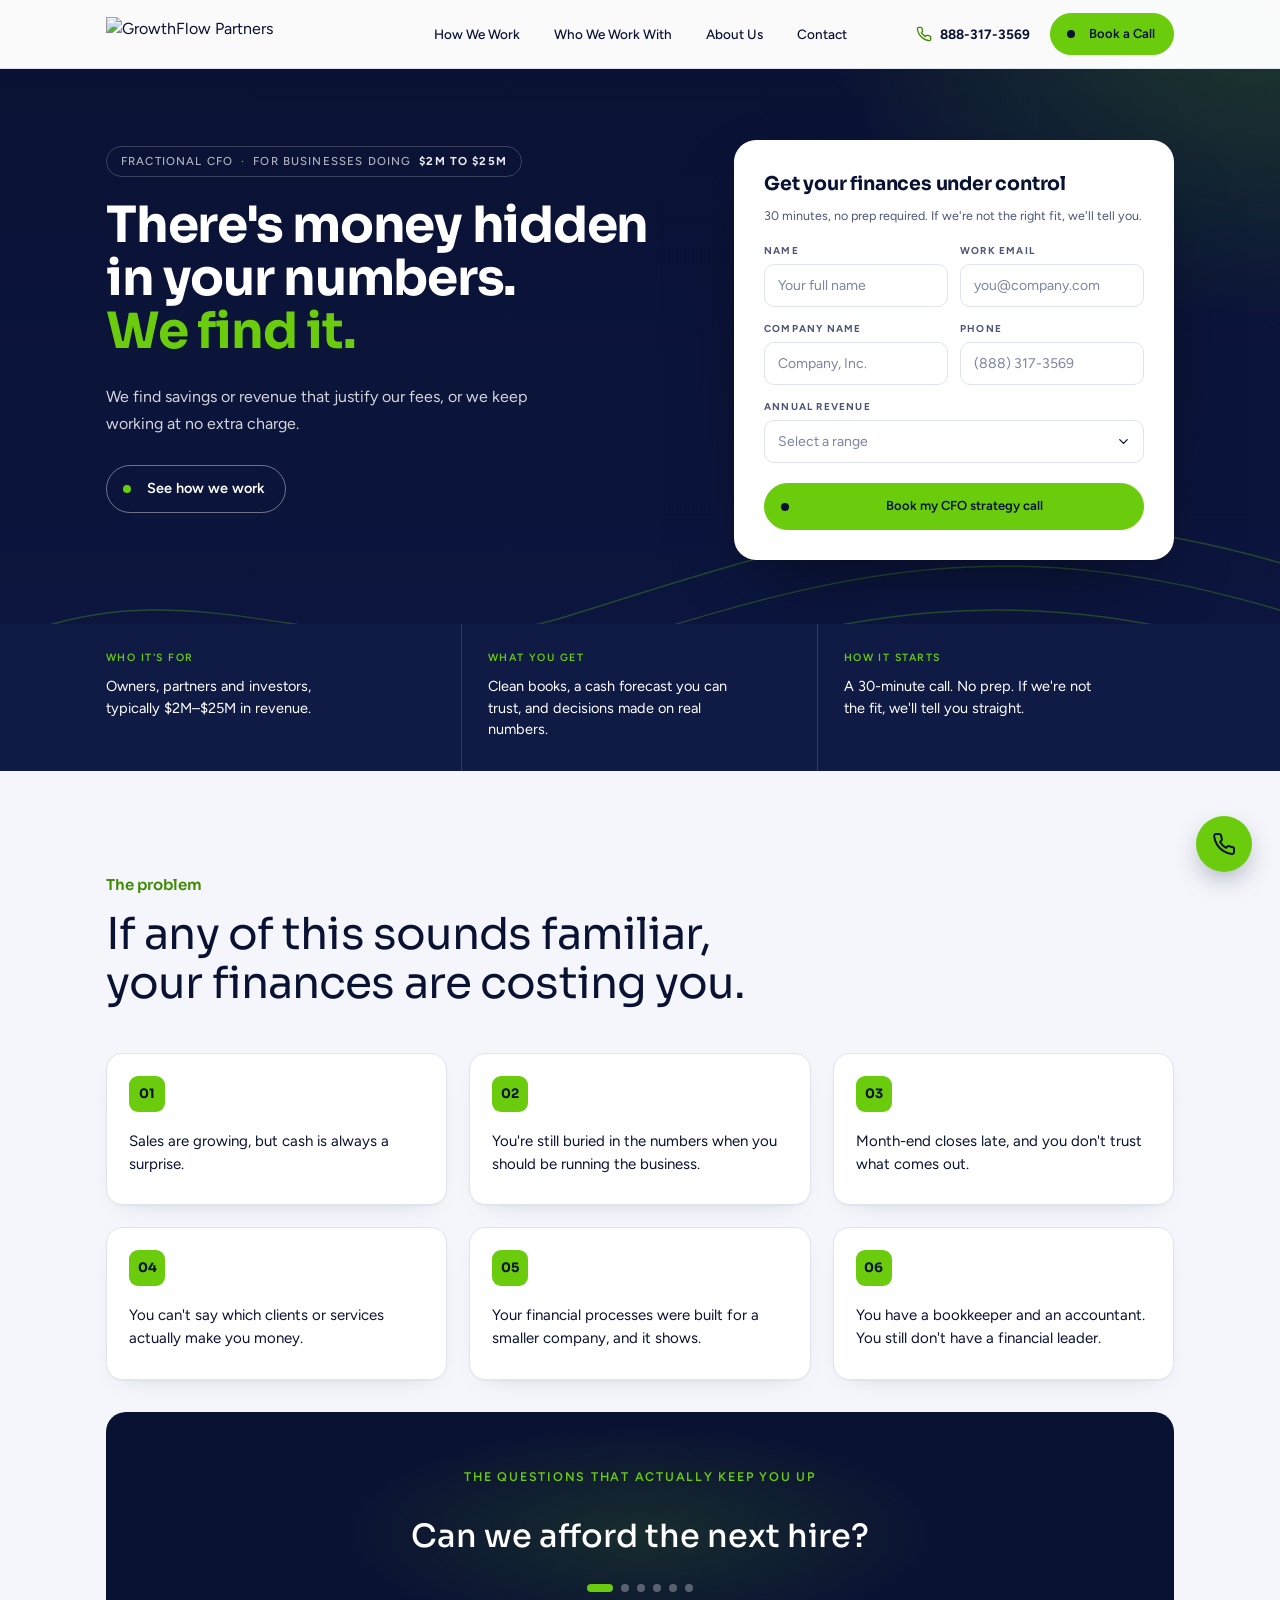
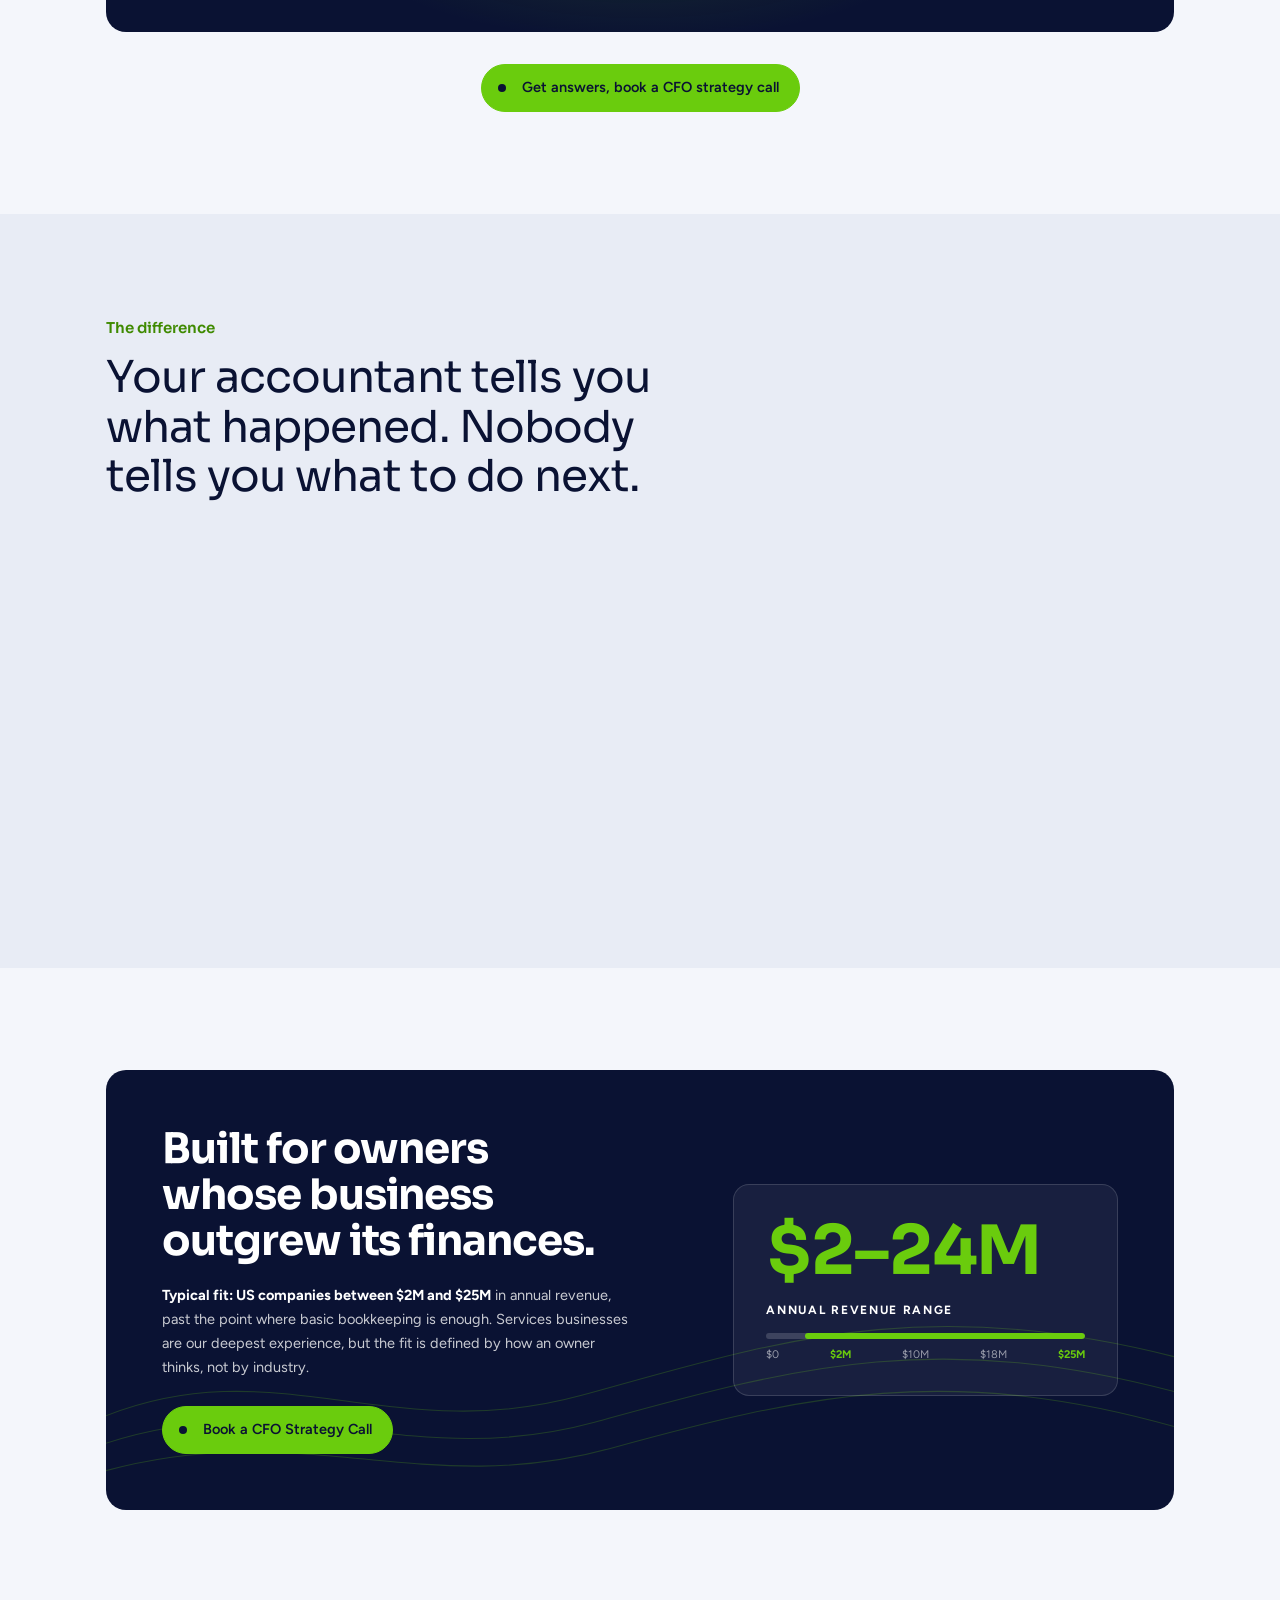
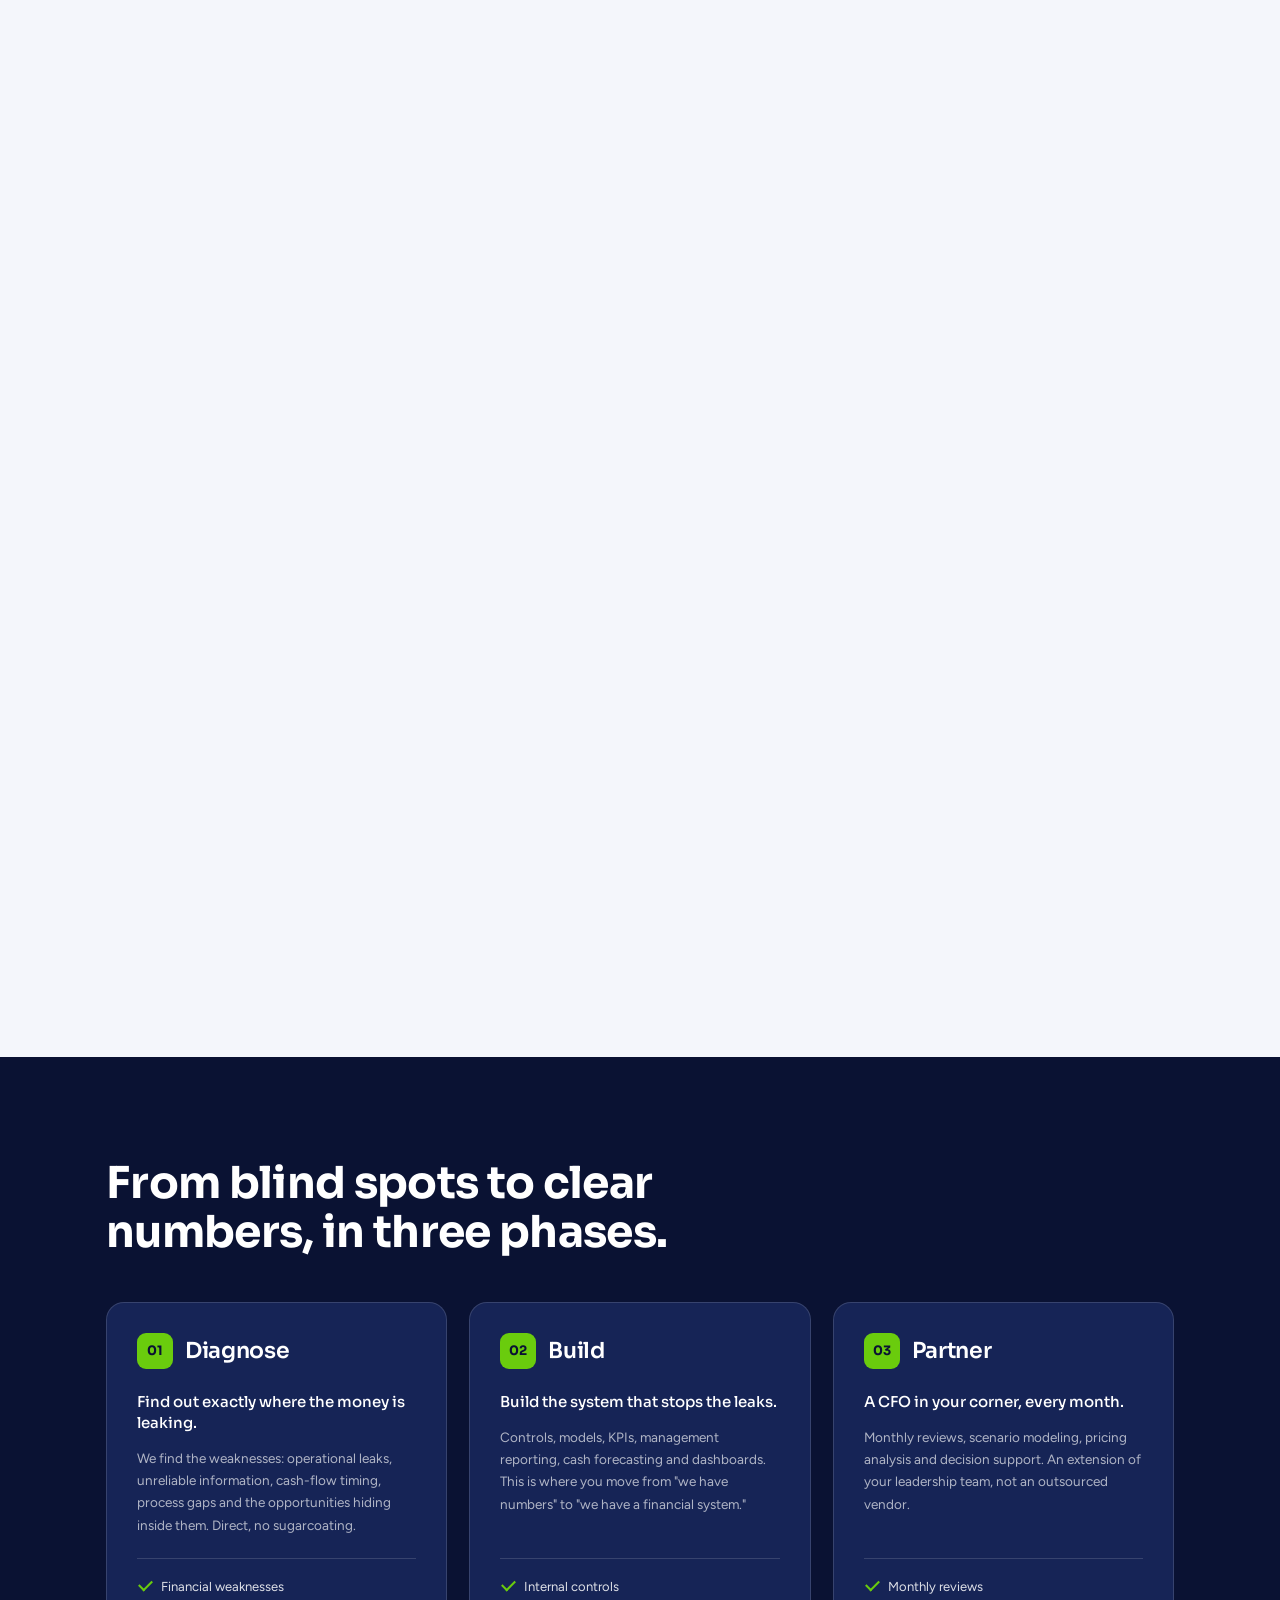
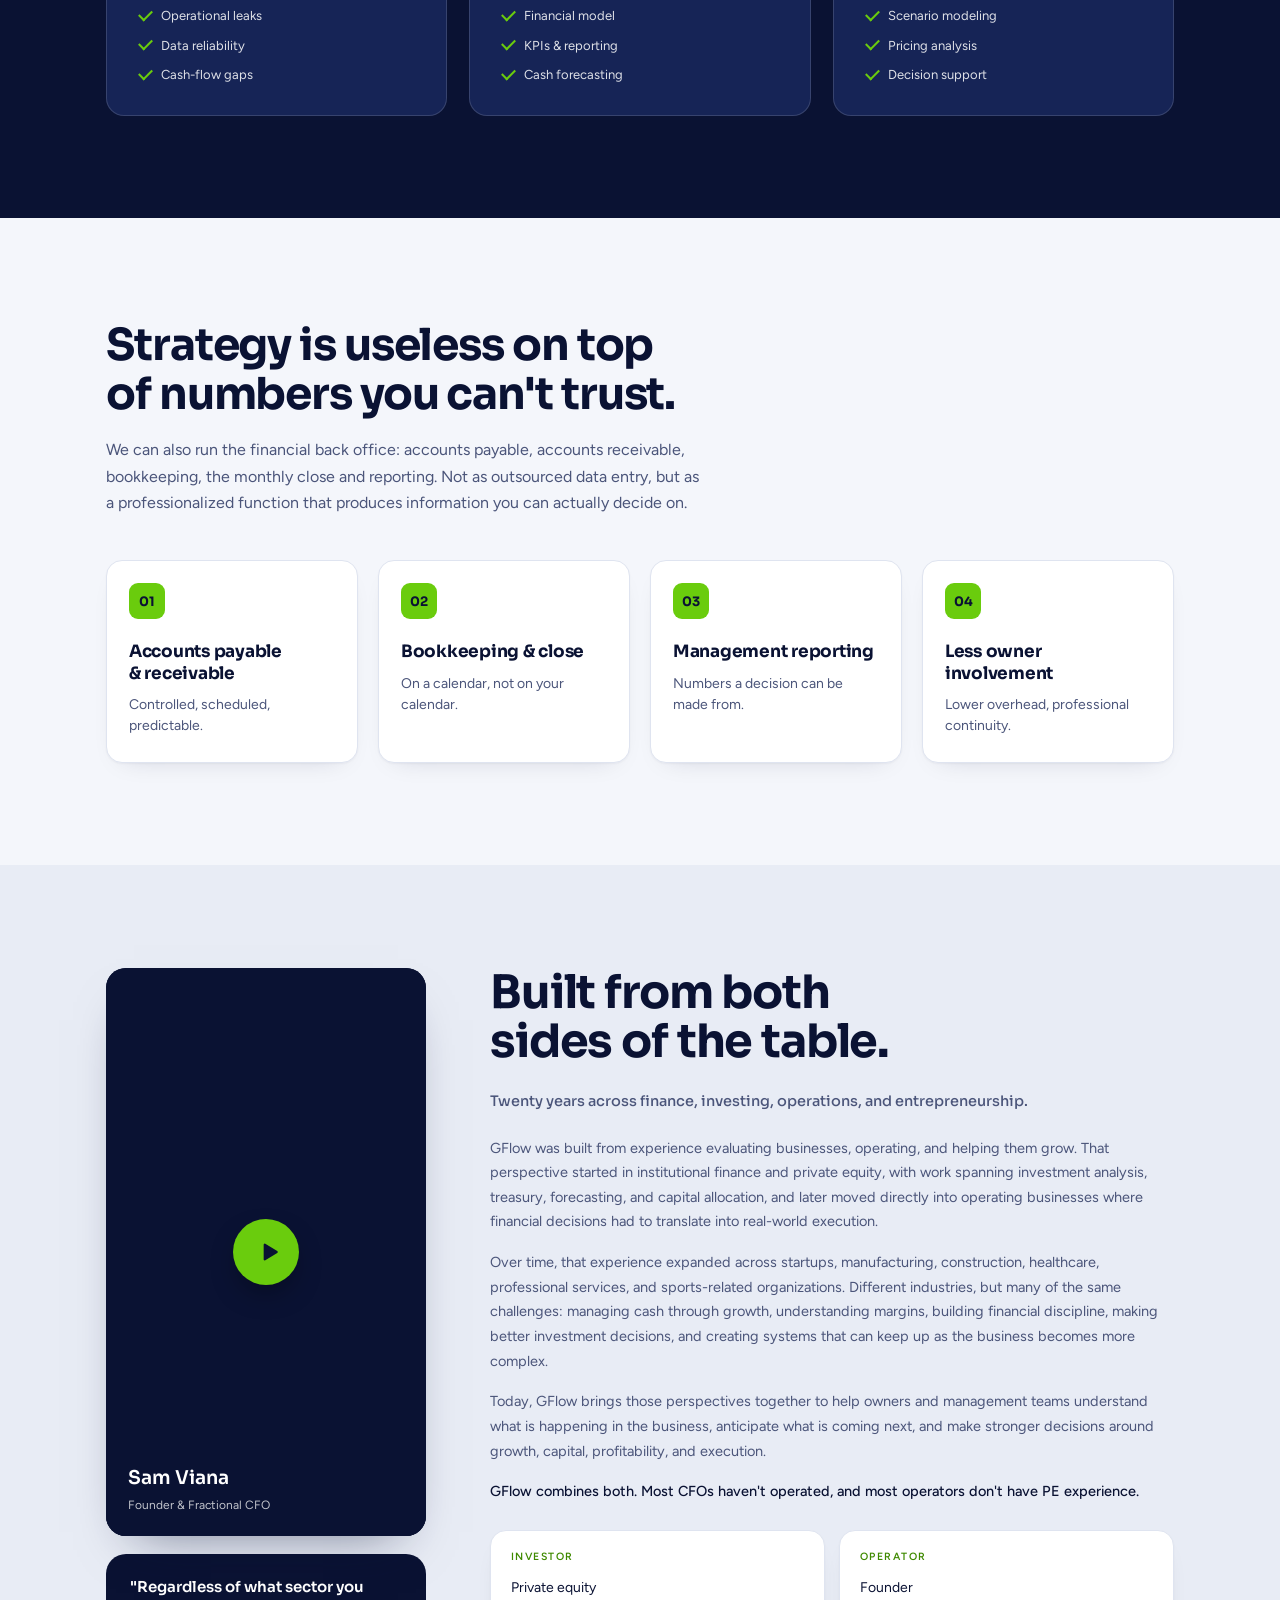
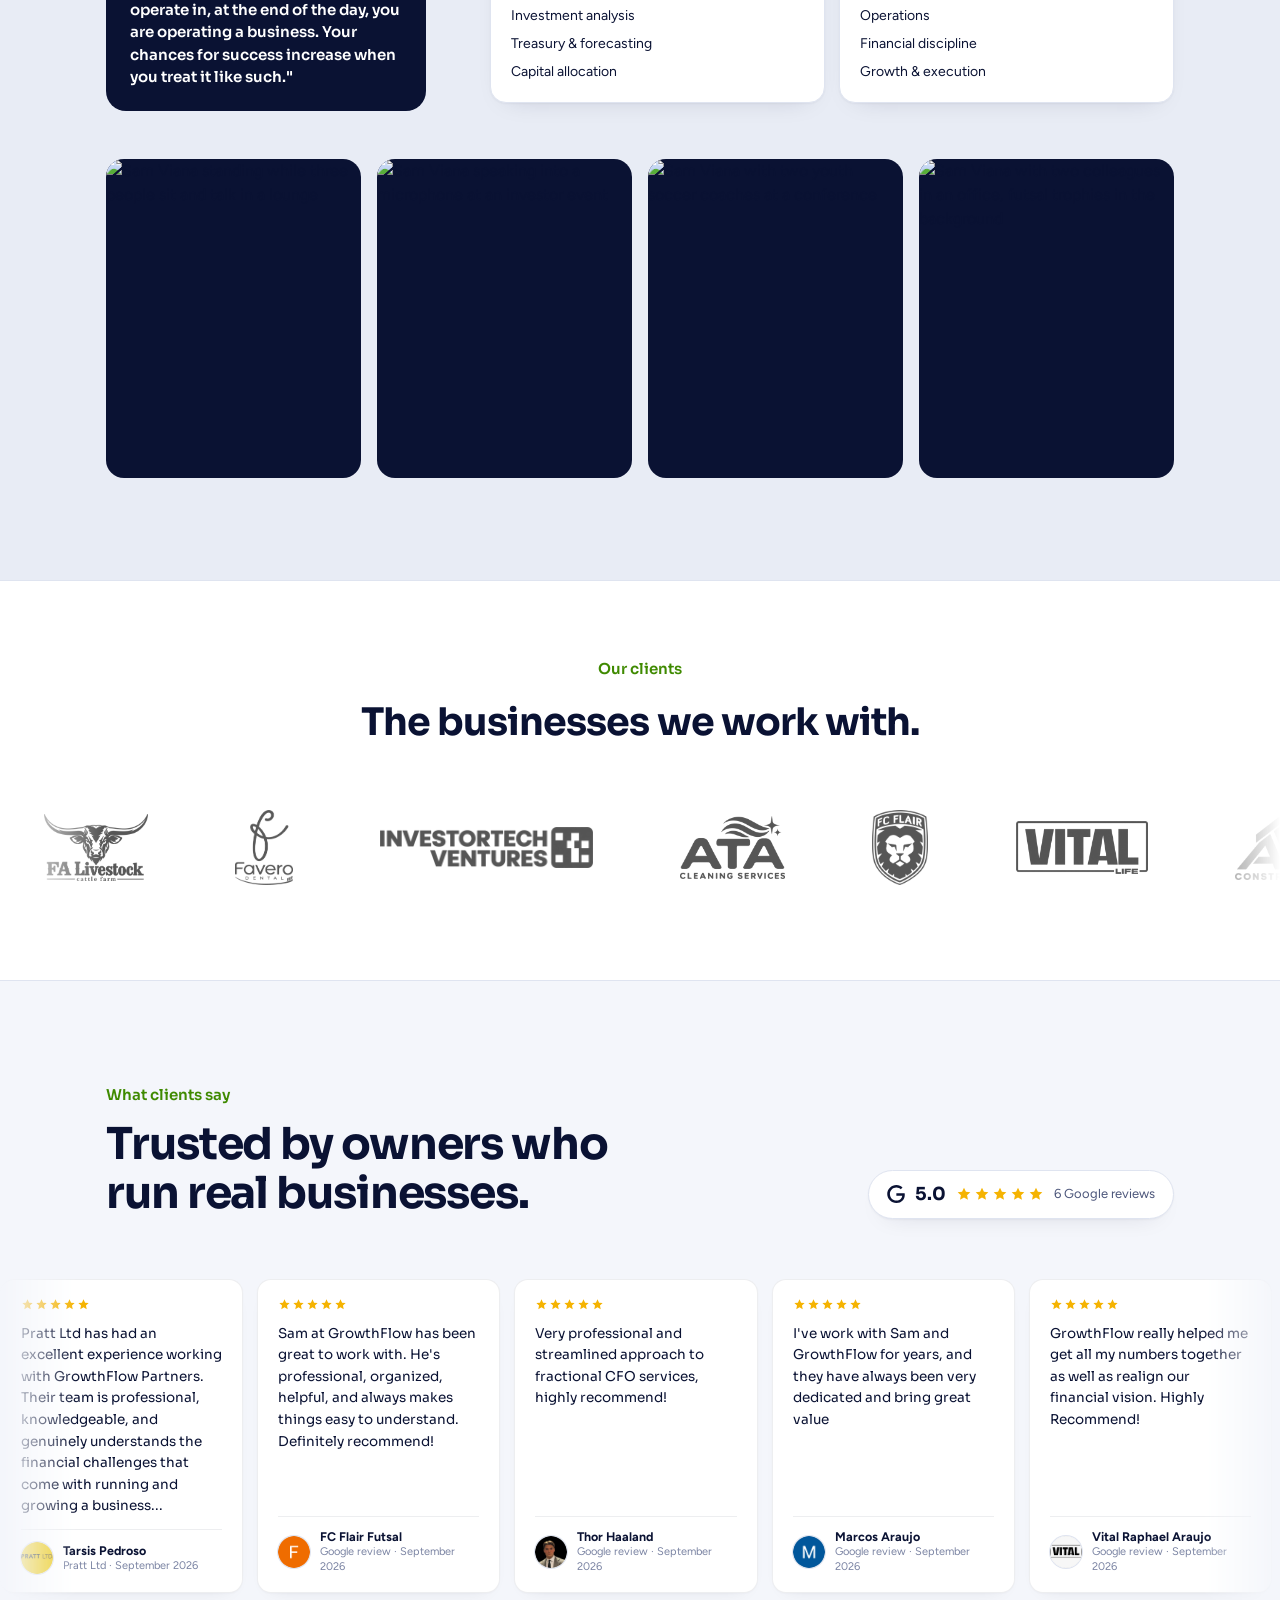
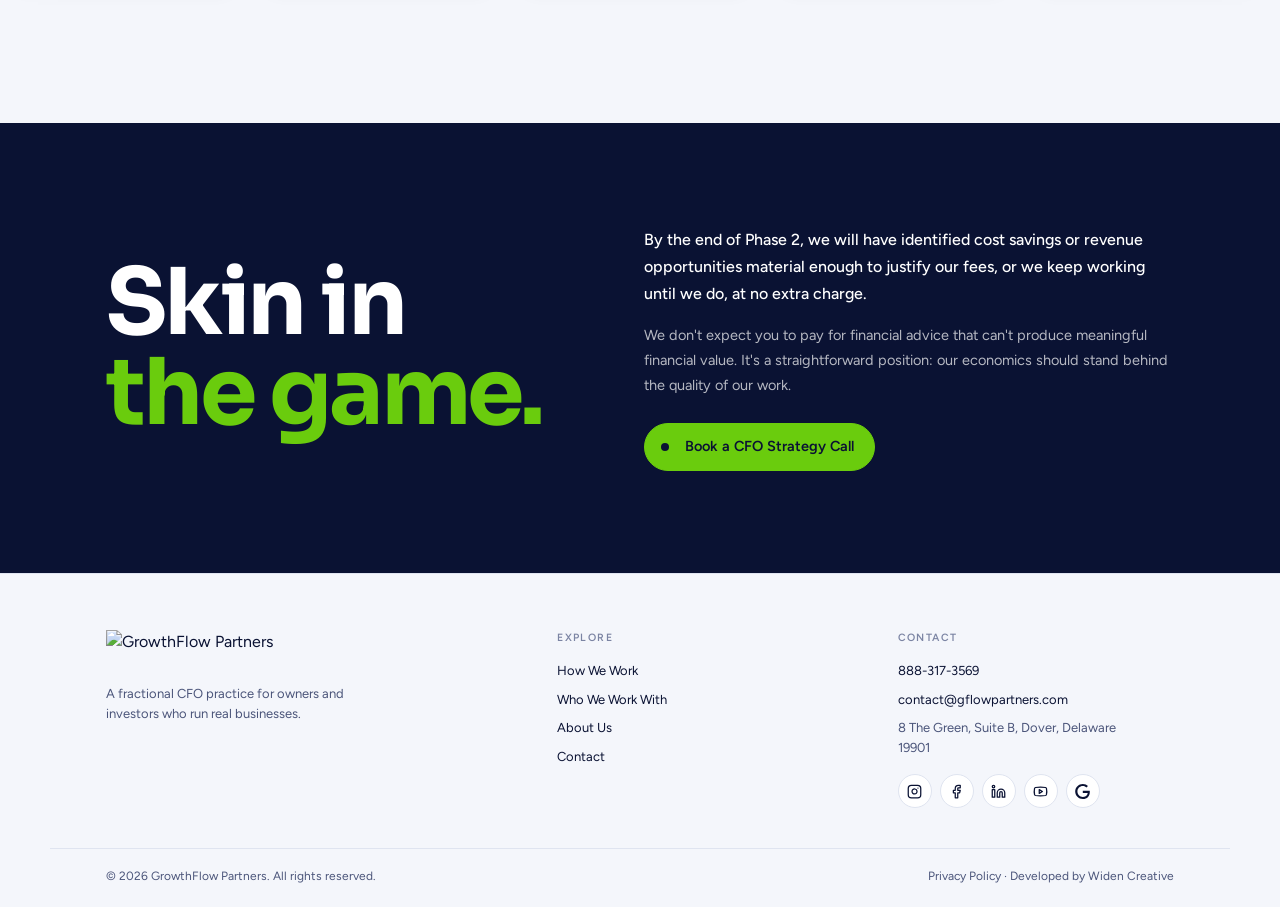
==== index.html @ ab7051b7 "Novo layout e novas copies do site (versao em validacao) - Layout navy e verde conforme a referencia" ====
<!doctype html>
<html lang="en">
<head>
  <!-- Google Tag Manager -->
  <script>(function(w,d,s,l,i){w[l]=w[l]||[];w[l].push({'gtm.start':
  new Date().getTime(),event:'gtm.js'});var f=d.getElementsByTagName(s)[0],
  j=d.createElement(s),dl=l!='dataLayer'?'&l='+l:'';j.async=true;j.src=
  'https://www.googletagmanager.com/gtm.js?id='+i+dl;f.parentNode.insertBefore(j,f);
  })(window,document,'script','dataLayer','GTM-WNFT6GHV');</script>
  <!-- End Google Tag Manager -->
  <meta charset="utf-8">
  <meta name="viewport" content="width=device-width, initial-scale=1">
  <title>GrowthFlow Partners | Fractional CFO for $2M to $25M Businesses</title>
  <meta name="description" content="There's money hidden in your numbers. GrowthFlow Partners' fractional CFOs find it, or keep working at no extra charge. For US businesses doing $2M to $25M.">
  <link rel="preconnect" href="https://fonts.googleapis.com">
  <link rel="preconnect" href="https://fonts.gstatic.com" crossorigin>
  <link href="https://fonts.googleapis.com/css2?family=Figtree:wght@400;500;600;700&family=Sora:wght@400;500;600;700;800&display=swap" rel="stylesheet">
  <link rel="stylesheet" href="assets/lenis.css">
  <link rel="stylesheet" href="assets/styles.css">
</head>
<body>
<!-- Google Tag Manager (noscript) -->
<noscript><iframe src="https://www.googletagmanager.com/ns.html?id=GTM-WNFT6GHV"
height="0" width="0" style="display:none;visibility:hidden"></iframe></noscript>
<!-- End Google Tag Manager (noscript) -->
<header class="site">
  <div class="wrap bar">
    <a href="#top" class="logo">
      <img class="logo-img" src="assets/logo.png" alt="GrowthFlow Partners" />
    </a>
    <nav class="primary" aria-label="Primary">
      <a href="#how-we-work">How We Work</a>
      <a href="#who-we-work-with">Who We Work With</a>
      <a href="#about-sam">About Us</a>
      <a href="#footer">Contact</a>
    </nav>
    <div class="header-actions">
      <a class="header-phone" href="tel:+18883173569" aria-label="Call us: 888-317-3569"><svg viewBox="0 0 24 24" fill="none" stroke="currentColor" stroke-width="2" stroke-linecap="round" stroke-linejoin="round" aria-hidden="true"><path d="M22 16.92v3a2 2 0 0 1-2.18 2 19.79 19.79 0 0 1-8.63-3.07 19.5 19.5 0 0 1-6-6 19.79 19.79 0 0 1-3.07-8.67A2 2 0 0 1 4.11 2h3a2 2 0 0 1 2 1.72c.127.96.361 1.903.7 2.81a2 2 0 0 1-.45 2.11L8.09 9.91a16 16 0 0 0 6 6l1.27-1.27a2 2 0 0 1 2.11-.45c.907.339 1.85.573 2.81.7A2 2 0 0 1 22 16.92z"/></svg><span>888-317-3569</span></a>
      <a class="btn btn-primary" href="#contact" data-form-jump><span class="btn-label">Book a Call</span><span class="btn-hover" aria-hidden="true"><span>Book a Call</span><svg viewBox="0 0 24 24" fill="none" stroke="currentColor" stroke-width="2" stroke-linecap="round" stroke-linejoin="round" aria-hidden="true"><path d="M5 12h14"/><path d="m12 5 7 7-7 7"/></svg></span><span class="btn-dot" aria-hidden="true"></span></a>
      <button class="menu-btn" id="menuBtn" aria-expanded="false" aria-controls="mobileNav" aria-label="Abrir menu">
        <span></span>
      </button>
    </div>
  </div>
  <nav class="mobile-nav" id="mobileNav" aria-label="Mobile">
    <a href="#how-we-work">How We Work</a>
    <a href="#who-we-work-with">Who We Work With</a>
    <a href="#about-sam">About Us</a>
    <a href="#footer">Contact</a>
    <a class="mobile-nav-cta" href="#contact" data-form-jump>Book a CFO Strategy Call</a>
  </nav>
</header>

<main id="top">

  <!-- HERO -->
  <section class="hero is-first">
    <svg class="wave" viewBox="0 0 1440 400" preserveAspectRatio="none" aria-hidden="true"><path d="M-20 300C220 210 380 330 640 270S1100 150 1460 230"/><path d="M-20 330C240 250 400 360 660 300S1120 190 1460 270"/><path d="M-20 360C260 290 420 390 680 330S1140 230 1460 310"/></svg>
    <div class="wrap hero-inner">
      <div class="hero-main">
        <div class="hero-copy">
          <span class="hero-qualifier">Fractional CFO <i aria-hidden="true">&middot;</i> For businesses doing <strong>$2M to $25M</strong></span>
          <h1>
            There's money hidden in your numbers.
            <span class="bold-part">We find it.</span>
          </h1>
          <p class="hero-lede">We find savings or revenue that justify our fees, or we keep working at no extra charge.</p>
          <div class="hero-ctas">
            <a class="btn btn-ghost" href="#how-we-work"><span class="btn-label">See how we work</span><span class="btn-hover" aria-hidden="true"><span>See how we work</span><svg viewBox="0 0 24 24" fill="none" stroke="currentColor" stroke-width="2" stroke-linecap="round" stroke-linejoin="round" aria-hidden="true"><path d="M5 12h14"/><path d="m12 5 7 7-7 7"/></svg></span><span class="btn-dot" aria-hidden="true"></span></a>
          </div>
        </div>

        <!-- Formulario de lead: vive no hero, visivel sem rolagem.
             Mantem o id #contact: header, nav mobile, CTAs das secoes e o
             privacy.html apontam para ele. -->
        <div class="hero-form" id="contact">
          <div class="lead-form-card">
            <div class="lf-head">
              <div class="eyebrow">Get your finances under control</div>
              <p>30 minutes, no prep required. If we're not the right fit, we'll tell you.</p>
            </div>
            <!-- data-endpoint: URL de producao do webhook n8n (/webhook/...).
                 A URL /webhook-test/ so responde com o editor do n8n escutando, e a de
                 producao so responde com o workflow Active. -->
            <form class="lead-form" id="leadForm" action="#" method="post"
                  data-endpoint="https://n8n.widencreative.com/webhook/fc1dbb2e-523c-46e2-97a5-20e3976ae2b1"
                  data-redirect="https://calendar.google.com/calendar/u/0/appointments/schedules/AcZssZ2ZJ-9XUX0xnZsaLOWJLjMzE6iUz-YSPBt7_QBthU5EaSvK13VamRsVpIcA7kw7q-6Zlz9ZiROI">
              <!-- Honeypot anti-bot: fica fora da tela, humanos nunca preenchem.
                   Chega no n8n como body.website: descartar o lead quando vier cheio. -->
              <div class="lf-hp" aria-hidden="true">
                <label for="lf-website">Website</label>
                <input id="lf-website" name="website" type="text" tabindex="-1" autocomplete="off">
              </div>
              <div class="lf-grid">
                <div class="lf-field">
                  <label for="lf-name">Name</label>
                  <input id="lf-name" name="name" type="text" autocomplete="name" required placeholder="Your full name">
                </div>
                <div class="lf-field">
                  <label for="lf-email">Work email</label>
                  <input id="lf-email" name="email" type="email" autocomplete="email" required placeholder="you@company.com">
                </div>
                <div class="lf-field">
                  <label for="lf-company">Company name</label>
                  <input id="lf-company" name="company" type="text" autocomplete="organization" required placeholder="Company, Inc.">
                </div>
                <div class="lf-field">
                  <label for="lf-phone">Phone</label>
                  <input id="lf-phone" name="phone" type="tel" autocomplete="tel" required placeholder="(888) 317-3569">
                </div>
                <div class="lf-field lf-field-full">
                  <label for="lf-revenue">Annual revenue</label>
                  <select id="lf-revenue" name="revenue" required>
                    <option value="" disabled selected>Select a range</option>
                    <option value="Under $2M">Under $2M</option>
                    <option value="$2M–$5M">$2M–$5M</option>
                    <option value="$5M–$15M">$5M–$15M</option>
                    <option value="$15M–$25M">$15M–$25M</option>
                    <option value="$25M+">$25M+</option>
                  </select>
                </div>
              </div>
              <button class="btn btn-primary lf-submit" type="submit"><span class="btn-label">Book my CFO strategy call</span><span class="btn-hover" aria-hidden="true"><span>Book my CFO strategy call</span><svg viewBox="0 0 24 24" fill="none" stroke="currentColor" stroke-width="2" stroke-linecap="round" stroke-linejoin="round" aria-hidden="true"><path d="M5 12h14"/><path d="m12 5 7 7-7 7"/></svg></span><span class="btn-dot" aria-hidden="true"></span></button>
            </form>
            <div class="lf-success" id="leadFormSuccess" role="status" hidden>
              <svg viewBox="0 0 24 24" fill="none" stroke="currentColor" stroke-width="2.5" stroke-linecap="round" stroke-linejoin="round" aria-hidden="true"><path d="M20 6 9 17l-5-5"/></svg>
              <h3>Thank you, we have your details.</h3>
              <p>Taking you to the scheduling page so you can pick a time. <a href="https://calendar.google.com/calendar/u/0/appointments/schedules/AcZssZ2ZJ-9XUX0xnZsaLOWJLjMzE6iUz-YSPBt7_QBthU5EaSvK13VamRsVpIcA7kw7q-6Zlz9ZiROI" target="_blank" rel="noopener">Open it now</a> if nothing happens.</p>
            </div>
          </div>
        </div>
      </div>
    </div>
    <div class="hero-band">
      <div class="wrap">
        <div class="hero-strip">
          <div class="hero-strip-item">
            <div class="eyebrow">Who it's for</div>
            <p>Owners, partners and investors, typically $2M–$25M in revenue.</p>
          </div>
          <div class="hero-strip-item">
            <div class="eyebrow">What you get</div>
            <p>Clean books, a cash forecast you can trust, and decisions made on real numbers.</p>
          </div>
          <div class="hero-strip-item">
            <div class="eyebrow">How it starts</div>
            <p>A 30-minute call. No prep. If we're not the fit, we'll tell you straight.</p>
          </div>
        </div>
      </div>
    </div>
  </section>

  <!-- 01 PROBLEM -->
  <section id="problem" class="sec">
    <div class="wrap">
      <div class="sec-head reveal">
        <span class="kicker">The problem</span>
        <h2 class="light">If any of this sounds familiar, your finances are costing you.</h2>
      </div>

      <ul class="pain-grid reveal">
        <li class="card"><span class="badge">01</span><p>Sales are growing, but cash is always a surprise.</p></li>
        <li class="card"><span class="badge">02</span><p>You're still buried in the numbers when you should be running the business.</p></li>
        <li class="card"><span class="badge">03</span><p>Month-end closes late, and you don't trust what comes out.</p></li>
        <li class="card"><span class="badge">04</span><p>You can't say which clients or services actually make you money.</p></li>
        <li class="card"><span class="badge">05</span><p>Your financial processes were built for a smaller company, and it shows.</p></li>
        <li class="card"><span class="badge">06</span><p>You have a bookkeeper and an accountant. You still don't have a financial leader.</p></li>
      </ul>

      <div class="questions reveal" id="questions" aria-live="polite">
        <span class="kicker kicker-caps">The questions that actually keep you up</span>
        <div class="q-stage">
          <p class="q-item is-active">Can we afford the next hire?</p>
          <p class="q-item">Where is the margin actually disappearing?</p>
          <p class="q-item">What happens if revenue drops 15%?</p>
          <p class="q-item">Are we ready for a buyer to look under the hood?</p>
          <p class="q-item">Which parts of the business are actually profitable?</p>
          <p class="q-item">What does the next 12 months look like?</p>
        </div>
        <div class="q-dots" role="tablist" aria-label="Questions">
          <button type="button" class="is-active" aria-label="Question 1"></button>
          <button type="button" aria-label="Question 2"></button>
          <button type="button" aria-label="Question 3"></button>
          <button type="button" aria-label="Question 4"></button>
          <button type="button" aria-label="Question 5"></button>
          <button type="button" aria-label="Question 6"></button>
        </div>
      </div>

      <div class="problem-cta reveal">
        <a class="btn btn-primary" href="#contact" data-form-jump><span class="btn-label">Get answers, book a CFO strategy call</span><span class="btn-hover" aria-hidden="true"><span>Get answers, book a CFO strategy call</span><svg viewBox="0 0 24 24" fill="none" stroke="currentColor" stroke-width="2" stroke-linecap="round" stroke-linejoin="round" aria-hidden="true"><path d="M5 12h14"/><path d="m12 5 7 7-7 7"/></svg></span><span class="btn-dot" aria-hidden="true"></span></a>
      </div>
    </div>
  </section>

  <!-- 02 DIFFERENCE -->
  <section id="difference" class="sec sec-band">
    <div class="wrap">
      <div class="sec-head reveal">
        <span class="kicker">The difference</span>
        <h2 class="light">Your accountant tells you what happened. Nobody tells you what to do next.</h2>
      </div>

      <div class="difference-grid reveal">
        <div class="diff-card" role="button" tabindex="0" aria-pressed="false" aria-label="Financial reporting: flip the card for more details">
          <div class="flip-inner">
            <div class="face face-front">
              <span class="diff-label">Financial reporting</span>
              <h3>What happened?</h3>
              <p>Transactions recorded, books closed, statements delivered. Accurate, historical, necessary. This is where most finance functions stop.</p>
              <span class="flip-hint">See more <span aria-hidden="true">+</span></span>
            </div>
            <div class="face face-back" aria-hidden="true">
              <span class="diff-label">What reporting gives you</span>
              <ul class="checks">
                <li>Monthly financial statements, closed on schedule</li>
                <li>Reconciled accounts and clean books</li>
                <li>Records that are ready for tax time and audits</li>
                <li>A reliable look back at revenue and expenses</li>
              </ul>
              <p class="back-note">Necessary, but it only tells you where you have been.</p>
              <span class="flip-hint">Back <span aria-hidden="true">&#8634;</span></span>
            </div>
          </div>
        </div>
        <div class="diff-card is-leadership" role="button" tabindex="0" aria-pressed="false" aria-label="Financial leadership: flip the card for more details">
          <div class="flip-inner">
            <div class="face face-front">
              <span class="diff-label">Financial leadership</span>
              <h3>Why did it happen, and what should we do next?</h3>
              <p>Models, forecasts, KPIs and scenarios that turn the same numbers into decisions about pricing, hiring, margin and capital.</p>
              <span class="flip-hint">See more <span aria-hidden="true">+</span></span>
            </div>
            <div class="face face-back" aria-hidden="true">
              <span class="diff-label">What leadership adds</span>
              <ul class="checks">
                <li>Cash-flow forecasting you can plan around</li>
                <li>Pricing and margin analysis by service or client</li>
                <li>Hiring and capital scenarios before you commit</li>
                <li>KPIs and reporting built for owners and investors</li>
              </ul>
              <p class="back-note">The same numbers, turned into your next decision.</p>
              <span class="flip-hint">Back <span aria-hidden="true">&#8634;</span></span>
            </div>
          </div>
        </div>
      </div>
    </div>
  </section>

  <!-- 03 WHO WE WORK WITH -->
  <section id="who-we-work-with" class="sec">
    <div class="wrap">
      <div class="who-panel reveal">
        <svg class="wave" viewBox="0 0 1440 400" preserveAspectRatio="none" aria-hidden="true"><path d="M-20 300C220 210 380 330 640 270S1100 150 1460 230"/><path d="M-20 330C240 250 400 360 660 300S1120 190 1460 270"/><path d="M-20 360C260 290 420 390 680 330S1140 230 1460 310"/></svg>
        <div class="who-copy">
          <h2 class="who-title">Built for owners whose business outgrew its finances.</h2>
          <p><span class="strong">Typical fit: US companies between $2M and $25M</span> in annual revenue, past the point where basic bookkeeping is enough. Services businesses are our deepest experience, but the fit is defined by how an owner thinks, not by industry.</p>
          <a class="btn btn-primary" href="#contact" data-form-jump><span class="btn-label">Book a CFO Strategy Call</span><span class="btn-hover" aria-hidden="true"><span>Book a CFO Strategy Call</span><svg viewBox="0 0 24 24" fill="none" stroke="currentColor" stroke-width="2" stroke-linecap="round" stroke-linejoin="round" aria-hidden="true"><path d="M5 12h14"/><path d="m12 5 7 7-7 7"/></svg></span><span class="btn-dot" aria-hidden="true"></span></a>
        </div>
        <div class="fit-figure">
          <span class="num" aria-label="$2 to 25M">$<span class="count" data-count="2">2</span>–<span class="count" data-count="25">25</span>M</span>
          <span class="lbl">Annual revenue range</span>
          <div class="range" aria-hidden="true">
            <div class="range-track"><span class="range-fill"></span></div>
            <div class="range-ticks"><span>$0</span><span class="on">$2M</span><span>$10M</span><span>$18M</span><span class="on">$25M</span></div>
          </div>
        </div>
      </div>

      <div class="fit-grid reveal">
        <article class="fit-item" role="button" tabindex="0" aria-pressed="false" aria-label="Take the finance hat off: flip the card for more details">
          <div class="flip-inner">
            <div class="face face-front">
              <div class="fit-photo"><span class="badge badge-dark">01</span><img src="assets/fit-1.jpg" alt="Two executives shaking hands across a desk" width="1000" height="667" loading="lazy"></div>
              <div class="fit-body"><p>You built this business wearing every hat. Growth means you can't wear them all anymore.</p><span class="flip-hint">Learn more <span aria-hidden="true">+</span></span></div>
            </div>
            <div class="face face-back" aria-hidden="true">
              <span class="badge">01</span>
              <h3>Take the finance hat off</h3>
              <span class="diff-label">What changes with a CFO</span>
              <ul class="checks"><li>Financial work moves off your desk</li><li>A clear owner's view of cash and margin</li><li>A monthly rhythm you can rely on</li><li>Time back for what only you can run</li></ul>
              <div class="back-actions">
                <a class="btn btn-primary" href="#contact" data-form-jump><span class="btn-label">Book a CFO Strategy Call</span><span class="btn-hover" aria-hidden="true"><span>Book a CFO Strategy Call</span><svg viewBox="0 0 24 24" fill="none" stroke="currentColor" stroke-width="2" stroke-linecap="round" stroke-linejoin="round" aria-hidden="true"><path d="M5 12h14"/><path d="m12 5 7 7-7 7"/></svg></span><span class="btn-dot" aria-hidden="true"></span></a>
                <span class="flip-hint">Back <span aria-hidden="true">&#8634;</span></span>
              </div>
            </div>
          </div>
        </article>
        <article class="fit-item" role="button" tabindex="0" aria-pressed="false" aria-label="Leadership on top of the books: flip the card for more details">
          <div class="flip-inner">
            <div class="face face-front">
              <div class="fit-photo"><span class="badge badge-dark">02</span><img src="assets/fit-2.jpg" alt="Financial reports, cash and a calculator on a desk" width="1000" height="667" loading="lazy"></div>
              <div class="fit-body"><p>Your bookkeeper and accountant are no longer enough, but you don't have a CFO.</p><span class="flip-hint">Learn more <span aria-hidden="true">+</span></span></div>
            </div>
            <div class="face face-back" aria-hidden="true">
              <span class="badge">02</span>
              <h3>Leadership on top of the books</h3>
              <span class="diff-label">What a CFO adds</span>
              <ul class="checks"><li>Forecasts and models, not just reports</li><li>KPIs tied to the decisions you make</li><li>Cash planning months ahead</li><li>Works alongside your bookkeeper and accountant</li></ul>
              <div class="back-actions">
                <a class="btn btn-primary" href="#contact" data-form-jump><span class="btn-label">Book a CFO Strategy Call</span><span class="btn-hover" aria-hidden="true"><span>Book a CFO Strategy Call</span><svg viewBox="0 0 24 24" fill="none" stroke="currentColor" stroke-width="2" stroke-linecap="round" stroke-linejoin="round" aria-hidden="true"><path d="M5 12h14"/><path d="m12 5 7 7-7 7"/></svg></span><span class="btn-dot" aria-hidden="true"></span></a>
                <span class="flip-hint">Back <span aria-hidden="true">&#8634;</span></span>
              </div>
            </div>
          </div>
        </article>
        <article class="fit-item" role="button" tabindex="0" aria-pressed="false" aria-label="Insight you can act on: flip the card for more details">
          <div class="flip-inner">
            <div class="face face-front">
              <div class="fit-photo"><span class="badge badge-dark">03</span><img class="fp-3" src="assets/fit-3.jpg" alt="Business owner working on a laptop" width="1000" height="1500" loading="lazy"></div>
              <div class="fit-body"><p>You need someone to show you where the money is made and lost, before your next move.</p><span class="flip-hint">Learn more <span aria-hidden="true">+</span></span></div>
            </div>
            <div class="face face-back" aria-hidden="true">
              <span class="badge">03</span>
              <h3>Insight you can act on</h3>
              <span class="diff-label">What you get</span>
              <ul class="checks"><li>Where margin is actually made or lost</li><li>Which services and clients are most profitable</li><li>Scenarios for pricing, hiring and growth</li><li>A direct read, no sugarcoating</li></ul>
              <div class="back-actions">
                <a class="btn btn-primary" href="#contact" data-form-jump><span class="btn-label">Book a CFO Strategy Call</span><span class="btn-hover" aria-hidden="true"><span>Book a CFO Strategy Call</span><svg viewBox="0 0 24 24" fill="none" stroke="currentColor" stroke-width="2" stroke-linecap="round" stroke-linejoin="round" aria-hidden="true"><path d="M5 12h14"/><path d="m12 5 7 7-7 7"/></svg></span><span class="btn-dot" aria-hidden="true"></span></a>
                <span class="flip-hint">Back <span aria-hidden="true">&#8634;</span></span>
              </div>
            </div>
          </div>
        </article>
        <article class="fit-item" role="button" tabindex="0" aria-pressed="false" aria-label="Someone who's been on both sides: flip the card for more details">
          <div class="flip-inner">
            <div class="face face-front">
              <div class="fit-photo"><span class="badge badge-dark">04</span><img src="assets/fit-4.jpg" alt="Two colleagues reviewing financials on a laptop" width="1000" height="667" loading="lazy"></div>
              <div class="fit-body"><p>You're PE-backed, PE-curious, or preparing for a transaction, and you need someone who's been on both sides.</p><span class="flip-hint">Learn more <span aria-hidden="true">+</span></span></div>
            </div>
            <div class="face face-back" aria-hidden="true">
              <span class="badge">04</span>
              <h3>Someone who's been on both sides</h3>
              <span class="diff-label">How we help</span>
              <ul class="checks"><li>Financials that hold up to a buyer's scrutiny</li><li>Reporting investors and lenders expect</li><li>Perspective from both sides of the table</li><li>A plan to get the foundation ready first</li></ul>
              <div class="back-actions">
                <a class="btn btn-primary" href="#contact" data-form-jump><span class="btn-label">Book a CFO Strategy Call</span><span class="btn-hover" aria-hidden="true"><span>Book a CFO Strategy Call</span><svg viewBox="0 0 24 24" fill="none" stroke="currentColor" stroke-width="2" stroke-linecap="round" stroke-linejoin="round" aria-hidden="true"><path d="M5 12h14"/><path d="m12 5 7 7-7 7"/></svg></span><span class="btn-dot" aria-hidden="true"></span></a>
                <span class="flip-hint">Back <span aria-hidden="true">&#8634;</span></span>
              </div>
            </div>
          </div>
        </article>
      </div>
    </div>
  </section>

  <!-- 04 WHAT WE DO -->
  <section id="how-we-work" class="sec sec-dark">
    <div class="wrap">
      <div class="sec-head reveal">
        <h2 class="on-dark">From blind spots to clear numbers, in three phases.</h2>
      </div>

      <div class="phases">
        <div class="phase reveal">
          <div class="phase-top"><span class="badge">01</span><h3>Diagnose</h3></div>
          <p class="phase-sub">Find out exactly where the money is leaking.</p>
          <p class="phase-text">We find the weaknesses: operational leaks, unreliable information, cash-flow timing, process gaps and the opportunities hiding inside them. Direct, no sugarcoating.</p>
          <ul class="checks"><li>Financial weaknesses</li><li>Operational leaks</li><li>Data reliability</li><li>Cash-flow gaps</li></ul>
        </div>
        <div class="phase reveal">
          <div class="phase-top"><span class="badge">02</span><h3>Build</h3></div>
          <p class="phase-sub">Build the system that stops the leaks.</p>
          <p class="phase-text">Controls, models, KPIs, management reporting, cash forecasting and dashboards. This is where you move from "we have numbers" to "we have a financial system."</p>
          <ul class="checks"><li>Internal controls</li><li>Financial model</li><li>KPIs &amp; reporting</li><li>Cash forecasting</li></ul>
        </div>
        <div class="phase reveal">
          <div class="phase-top"><span class="badge">03</span><h3>Partner</h3></div>
          <p class="phase-sub">A CFO in your corner, every month.</p>
          <p class="phase-text">Monthly reviews, scenario modeling, pricing analysis and decision support. An extension of your leadership team, not an outsourced vendor.</p>
          <ul class="checks"><li>Monthly reviews</li><li>Scenario modeling</li><li>Pricing analysis</li><li>Decision support</li></ul>
        </div>
      </div>
    </div>
  </section>

  <!-- 05 BACK OFFICE -->
  <section id="back-office" class="sec">
    <div class="wrap">
      <div class="sec-head reveal">
        <h2 class="bold">Strategy is useless on top of numbers you can't trust.</h2>
        <p class="lead">We can also run the financial back office: accounts payable, accounts receivable, bookkeeping, the monthly close and reporting. Not as outsourced data entry, but as a professionalized function that produces information you can actually decide on.</p>
      </div>

      <div class="backoffice-grid reveal">
        <div class="card bo-item"><span class="badge">01</span><h4>Accounts payable &amp; receivable</h4><p>Controlled, scheduled, predictable.</p></div>
        <div class="card bo-item"><span class="badge">02</span><h4>Bookkeeping &amp; close</h4><p>On a calendar, not on your calendar.</p></div>
        <div class="card bo-item"><span class="badge">03</span><h4>Management reporting</h4><p>Numbers a decision can be made from.</p></div>
        <div class="card bo-item"><span class="badge">04</span><h4>Less owner involvement</h4><p>Lower overhead, professional continuity.</p></div>
      </div>
    </div>
  </section>

  <!-- 06 ABOUT -->
  <section id="about-sam" class="sec sec-band">
    <div class="wrap">
      <div class="about-grid reveal">
        <div class="about-side">
          <div class="about-portrait about-video" id="aboutVideo">
            <video class="about-video-el" src="assets/sam-video.mp4#t=0.1" preload="metadata" playsinline></video>
            <button class="about-video-play" type="button" aria-label="Play video: Sam Viana introduces GrowthFlow Partners"><svg viewBox="0 0 24 24" fill="currentColor" aria-hidden="true"><path d="M8 5.14v13.72a1 1 0 0 0 1.5.86l11.04-6.86a1 1 0 0 0 0-1.72L9.5 4.28A1 1 0 0 0 8 5.14z"/></svg></button>
            <div class="cap">
              <div class="name">Sam Viana</div>
              <div class="role">Founder &amp; Fractional CFO</div>
            </div>
          </div>
          <blockquote class="founder-quote">"Regardless of what sector you operate in, at the end of the day, you are operating a business. Your chances for success increase when you treat it like such."</blockquote>
        </div>

        <div class="about-copy">
          <h2 class="bold">Built from both sides of the table.</h2>
          <p class="about-lede">Twenty years across finance, investing, operations, and entrepreneurship.</p>
          <p>GFlow was built from experience evaluating businesses, operating, and helping them grow. That perspective started in institutional finance and private equity, with work spanning investment analysis, treasury, forecasting, and capital allocation, and later moved directly into operating businesses where financial decisions had to translate into real-world execution.</p>
          <p>Over time, that experience expanded across startups, manufacturing, construction, healthcare, professional services, and sports-related organizations. Different industries, but many of the same challenges: managing cash through growth, understanding margins, building financial discipline, making better investment decisions, and creating systems that can keep up as the business becomes more complex.</p>
          <p>Today, GFlow brings those perspectives together to help owners and management teams understand what is happening in the business, anticipate what is coming next, and make stronger decisions around growth, capital, profitability, and execution.</p>
          <p class="combine-line">GFlow combines both. Most CFOs haven't operated, and most operators don't have PE experience.</p>

          <div class="side-by-side">
            <div class="sbs-col card">
              <div class="eyebrow">Investor</div>
              <ul><li>Private equity</li><li>Investment analysis</li><li>Treasury &amp; forecasting</li><li>Capital allocation</li></ul>
            </div>
            <div class="sbs-col card">
              <div class="eyebrow">Operator</div>
              <ul><li>Founder</li><li>Operations</li><li>Financial discipline</li><li>Growth &amp; execution</li></ul>
            </div>
          </div>
        </div>
      </div>

      <div class="about-gallery reveal">
        <figure><img src="assets/sam-meeting.jpg" alt="Sam Viana standing while three people sit and talk in a lounge" width="1024" height="682" loading="lazy"></figure>
        <figure><img src="assets/sam-speaking.jpg" alt="Sam Viana speaking into a microphone at an investor event" width="682" height="1024" loading="lazy"></figure>
        <figure><img src="assets/sam-coaches.jpg" alt="Sam Viana with two youth soccer coaches at a conference" width="768" height="1024" loading="lazy"></figure>
        <figure><img src="assets/sam-futsal.jpg" alt="Sam Viana with two colleagues in an office, futsal trophies in the background" width="768" height="1024" loading="lazy"></figure>
      </div>
    </div>
  </section>

  <!-- 06a CLIENTS -->
  <section id="clients" class="sec sec-clients">
    <div class="wrap">
      <div class="clients-head reveal">
        <span class="kicker">Our clients</span>
        <h2 class="bold">The businesses we work with.</h2>
      </div>
    </div>
    <div class="clients-marquee reveal">
      <div class="clients-marquee__track">
        <div class="clients-marquee__half">
                  <div class="clients-marquee__item"><img src="assets/clients/fa-livestock.png" alt="FA Livestock" style="--h:56px" decoding="async" loading="lazy" /></div>
                  <div class="clients-marquee__item"><img src="assets/clients/favero-dental.png" alt="Favero Dental" style="--h:62px" decoding="async" loading="lazy" /></div>
                  <div class="clients-marquee__item"><img src="assets/clients/investortech-ventures.png" alt="Investortech Ventures" style="--h:34px" decoding="async" loading="lazy" /></div>
                  <div class="clients-marquee__item"><img src="assets/clients/ata-cleaning.png" alt="ATA Cleaning Services" style="--h:52px" decoding="async" loading="lazy" /></div>
                  <div class="clients-marquee__item"><img src="assets/clients/fc-flair.png" alt="FC Flair" style="--h:62px" decoding="async" loading="lazy" /></div>
                  <div class="clients-marquee__item"><img src="assets/clients/vital-life.png" alt="Vital Life" style="--h:44px" decoding="async" loading="lazy" /></div>
                  <div class="clients-marquee__item"><img src="assets/clients/al-construction.png" alt="AL Construction" style="--h:54px" decoding="async" loading="lazy" /></div>
                  <div class="clients-marquee__item"><img src="assets/clients/fa-livestock.png" alt="" style="--h:56px" decoding="async" loading="lazy" /></div>
                  <div class="clients-marquee__item"><img src="assets/clients/favero-dental.png" alt="" style="--h:62px" decoding="async" loading="lazy" /></div>
                  <div class="clients-marquee__item"><img src="assets/clients/investortech-ventures.png" alt="" style="--h:34px" decoding="async" loading="lazy" /></div>
                  <div class="clients-marquee__item"><img src="assets/clients/ata-cleaning.png" alt="" style="--h:52px" decoding="async" loading="lazy" /></div>
                  <div class="clients-marquee__item"><img src="assets/clients/fc-flair.png" alt="" style="--h:62px" decoding="async" loading="lazy" /></div>
                  <div class="clients-marquee__item"><img src="assets/clients/vital-life.png" alt="" style="--h:44px" decoding="async" loading="lazy" /></div>
                  <div class="clients-marquee__item"><img src="assets/clients/al-construction.png" alt="" style="--h:54px" decoding="async" loading="lazy" /></div>
        </div>
        <div class="clients-marquee__half" aria-hidden="true">
                  <div class="clients-marquee__item"><img src="assets/clients/fa-livestock.png" alt="" style="--h:56px" decoding="async" loading="lazy" /></div>
                  <div class="clients-marquee__item"><img src="assets/clients/favero-dental.png" alt="" style="--h:62px" decoding="async" loading="lazy" /></div>
                  <div class="clients-marquee__item"><img src="assets/clients/investortech-ventures.png" alt="" style="--h:34px" decoding="async" loading="lazy" /></div>
                  <div class="clients-marquee__item"><img src="assets/clients/ata-cleaning.png" alt="" style="--h:52px" decoding="async" loading="lazy" /></div>
                  <div class="clients-marquee__item"><img src="assets/clients/fc-flair.png" alt="" style="--h:62px" decoding="async" loading="lazy" /></div>
                  <div class="clients-marquee__item"><img src="assets/clients/vital-life.png" alt="" style="--h:44px" decoding="async" loading="lazy" /></div>
                  <div class="clients-marquee__item"><img src="assets/clients/al-construction.png" alt="" style="--h:54px" decoding="async" loading="lazy" /></div>
                  <div class="clients-marquee__item"><img src="assets/clients/fa-livestock.png" alt="" style="--h:56px" decoding="async" loading="lazy" /></div>
                  <div class="clients-marquee__item"><img src="assets/clients/favero-dental.png" alt="" style="--h:62px" decoding="async" loading="lazy" /></div>
                  <div class="clients-marquee__item"><img src="assets/clients/investortech-ventures.png" alt="" style="--h:34px" decoding="async" loading="lazy" /></div>
                  <div class="clients-marquee__item"><img src="assets/clients/ata-cleaning.png" alt="" style="--h:52px" decoding="async" loading="lazy" /></div>
                  <div class="clients-marquee__item"><img src="assets/clients/fc-flair.png" alt="" style="--h:62px" decoding="async" loading="lazy" /></div>
                  <div class="clients-marquee__item"><img src="assets/clients/vital-life.png" alt="" style="--h:44px" decoding="async" loading="lazy" /></div>
                  <div class="clients-marquee__item"><img src="assets/clients/al-construction.png" alt="" style="--h:54px" decoding="async" loading="lazy" /></div>
        </div>
      </div>
    </div>
  </section>

  <!-- 06b REVIEWS -->
  <section id="reviews" class="sec">
    <div class="wrap">
      <div class="reviews-head reveal">
        <div class="sec-head">
          <span class="kicker">What clients say</span>
          <h2 class="bold">Trusted by owners who run real businesses.</h2>
        </div>
        <a class="rating-pill" href="https://share.google/BRw43Sa09O4zFNmpF" target="_blank" rel="noopener" aria-label="5.0 out of 5 stars from 6 Google reviews. Open our Google profile">
          <svg viewBox="0 0 24 24" fill="currentColor" aria-hidden="true"><path d="M12.48 10.92v3.28h7.84c-.24 1.84-.853 3.187-1.787 4.133-1.147 1.147-2.933 2.4-6.053 2.4-4.827 0-8.6-3.893-8.6-8.72s3.773-8.72 8.6-8.72c2.6 0 4.507 1.027 5.907 2.347l2.307-2.307C18.747 1.44 16.133 0 12.48 0 5.867 0 .307 5.387.307 12s5.56 12 12.173 12c3.573 0 6.267-1.173 8.373-3.36 2.16-2.16 2.84-5.213 2.84-7.667 0-.76-.053-1.467-.173-2.053H12.48z"/></svg>
          <span class="rating-num">5.0</span>
          <span class="stars" role="img" aria-label="5 out of 5 stars"><svg viewBox="0 0 24 24" aria-hidden="true"><path d="M12 2.5l2.9 6.1 6.6.8-4.9 4.6 1.3 6.6L12 17.3l-5.9 3.3 1.3-6.6-4.9-4.6 6.6-.8z"/></svg><svg viewBox="0 0 24 24" aria-hidden="true"><path d="M12 2.5l2.9 6.1 6.6.8-4.9 4.6 1.3 6.6L12 17.3l-5.9 3.3 1.3-6.6-4.9-4.6 6.6-.8z"/></svg><svg viewBox="0 0 24 24" aria-hidden="true"><path d="M12 2.5l2.9 6.1 6.6.8-4.9 4.6 1.3 6.6L12 17.3l-5.9 3.3 1.3-6.6-4.9-4.6 6.6-.8z"/></svg><svg viewBox="0 0 24 24" aria-hidden="true"><path d="M12 2.5l2.9 6.1 6.6.8-4.9 4.6 1.3 6.6L12 17.3l-5.9 3.3 1.3-6.6-4.9-4.6 6.6-.8z"/></svg><svg viewBox="0 0 24 24" aria-hidden="true"><path d="M12 2.5l2.9 6.1 6.6.8-4.9 4.6 1.3 6.6L12 17.3l-5.9 3.3 1.3-6.6-4.9-4.6 6.6-.8z"/></svg></span>
          <span class="rating-count">6 Google reviews</span>
        </a>
      </div>
    </div>

    <div class="reviews-marquee reveal">
        <div class="reviews-track">
          <div class="reviews-half">
          <figure tabindex="0" class="review"><span class="stars" role="img" aria-label="5 out of 5 stars"><svg viewBox="0 0 24 24" aria-hidden="true"><path d="M12 2.5l2.9 6.1 6.6.8-4.9 4.6 1.3 6.6L12 17.3l-5.9 3.3 1.3-6.6-4.9-4.6 6.6-.8z"/></svg><svg viewBox="0 0 24 24" aria-hidden="true"><path d="M12 2.5l2.9 6.1 6.6.8-4.9 4.6 1.3 6.6L12 17.3l-5.9 3.3 1.3-6.6-4.9-4.6 6.6-.8z"/></svg><svg viewBox="0 0 24 24" aria-hidden="true"><path d="M12 2.5l2.9 6.1 6.6.8-4.9 4.6 1.3 6.6L12 17.3l-5.9 3.3 1.3-6.6-4.9-4.6 6.6-.8z"/></svg><svg viewBox="0 0 24 24" aria-hidden="true"><path d="M12 2.5l2.9 6.1 6.6.8-4.9 4.6 1.3 6.6L12 17.3l-5.9 3.3 1.3-6.6-4.9-4.6 6.6-.8z"/></svg><svg viewBox="0 0 24 24" aria-hidden="true"><path d="M12 2.5l2.9 6.1 6.6.8-4.9 4.6 1.3 6.6L12 17.3l-5.9 3.3 1.3-6.6-4.9-4.6 6.6-.8z"/></svg></span><blockquote><p>Pratt Ltd has had an excellent experience working with GrowthFlow Partners. Their team is professional, knowledgeable, and genuinely understands the financial challenges that come with running and growing a business...</p></blockquote><figcaption><img class="avatar" src="assets/reviewers/tarsis-pedroso.png" alt="" width="38" height="38" loading="lazy" decoding="async"><span class="who"><strong>Tarsis Pedroso</strong><span>Pratt Ltd · <time datetime="2026-09">September 2026</time></span></span></figcaption></figure>
          <figure tabindex="0" class="review"><span class="stars" role="img" aria-label="5 out of 5 stars"><svg viewBox="0 0 24 24" aria-hidden="true"><path d="M12 2.5l2.9 6.1 6.6.8-4.9 4.6 1.3 6.6L12 17.3l-5.9 3.3 1.3-6.6-4.9-4.6 6.6-.8z"/></svg><svg viewBox="0 0 24 24" aria-hidden="true"><path d="M12 2.5l2.9 6.1 6.6.8-4.9 4.6 1.3 6.6L12 17.3l-5.9 3.3 1.3-6.6-4.9-4.6 6.6-.8z"/></svg><svg viewBox="0 0 24 24" aria-hidden="true"><path d="M12 2.5l2.9 6.1 6.6.8-4.9 4.6 1.3 6.6L12 17.3l-5.9 3.3 1.3-6.6-4.9-4.6 6.6-.8z"/></svg><svg viewBox="0 0 24 24" aria-hidden="true"><path d="M12 2.5l2.9 6.1 6.6.8-4.9 4.6 1.3 6.6L12 17.3l-5.9 3.3 1.3-6.6-4.9-4.6 6.6-.8z"/></svg><svg viewBox="0 0 24 24" aria-hidden="true"><path d="M12 2.5l2.9 6.1 6.6.8-4.9 4.6 1.3 6.6L12 17.3l-5.9 3.3 1.3-6.6-4.9-4.6 6.6-.8z"/></svg></span><blockquote><p>Sam at GrowthFlow has been great to work with. He&#x27;s professional, organized, helpful, and always makes things easy to understand. Definitely recommend!</p></blockquote><figcaption><img class="avatar" src="assets/reviewers/fc-flair-futsal.png" alt="" width="38" height="38" loading="lazy" decoding="async"><span class="who"><strong>FC Flair Futsal</strong><span>Google review · <time datetime="2026-09">September 2026</time></span></span></figcaption></figure>
          <figure tabindex="0" class="review"><span class="stars" role="img" aria-label="5 out of 5 stars"><svg viewBox="0 0 24 24" aria-hidden="true"><path d="M12 2.5l2.9 6.1 6.6.8-4.9 4.6 1.3 6.6L12 17.3l-5.9 3.3 1.3-6.6-4.9-4.6 6.6-.8z"/></svg><svg viewBox="0 0 24 24" aria-hidden="true"><path d="M12 2.5l2.9 6.1 6.6.8-4.9 4.6 1.3 6.6L12 17.3l-5.9 3.3 1.3-6.6-4.9-4.6 6.6-.8z"/></svg><svg viewBox="0 0 24 24" aria-hidden="true"><path d="M12 2.5l2.9 6.1 6.6.8-4.9 4.6 1.3 6.6L12 17.3l-5.9 3.3 1.3-6.6-4.9-4.6 6.6-.8z"/></svg><svg viewBox="0 0 24 24" aria-hidden="true"><path d="M12 2.5l2.9 6.1 6.6.8-4.9 4.6 1.3 6.6L12 17.3l-5.9 3.3 1.3-6.6-4.9-4.6 6.6-.8z"/></svg><svg viewBox="0 0 24 24" aria-hidden="true"><path d="M12 2.5l2.9 6.1 6.6.8-4.9 4.6 1.3 6.6L12 17.3l-5.9 3.3 1.3-6.6-4.9-4.6 6.6-.8z"/></svg></span><blockquote><p>Very professional and streamlined approach to fractional CFO services, highly recommend!</p></blockquote><figcaption><img class="avatar" src="assets/reviewers/thor-haaland.png" alt="" width="38" height="38" loading="lazy" decoding="async"><span class="who"><strong>Thor Haaland</strong><span>Google review · <time datetime="2026-09">September 2026</time></span></span></figcaption></figure>
          <figure tabindex="0" class="review"><span class="stars" role="img" aria-label="5 out of 5 stars"><svg viewBox="0 0 24 24" aria-hidden="true"><path d="M12 2.5l2.9 6.1 6.6.8-4.9 4.6 1.3 6.6L12 17.3l-5.9 3.3 1.3-6.6-4.9-4.6 6.6-.8z"/></svg><svg viewBox="0 0 24 24" aria-hidden="true"><path d="M12 2.5l2.9 6.1 6.6.8-4.9 4.6 1.3 6.6L12 17.3l-5.9 3.3 1.3-6.6-4.9-4.6 6.6-.8z"/></svg><svg viewBox="0 0 24 24" aria-hidden="true"><path d="M12 2.5l2.9 6.1 6.6.8-4.9 4.6 1.3 6.6L12 17.3l-5.9 3.3 1.3-6.6-4.9-4.6 6.6-.8z"/></svg><svg viewBox="0 0 24 24" aria-hidden="true"><path d="M12 2.5l2.9 6.1 6.6.8-4.9 4.6 1.3 6.6L12 17.3l-5.9 3.3 1.3-6.6-4.9-4.6 6.6-.8z"/></svg><svg viewBox="0 0 24 24" aria-hidden="true"><path d="M12 2.5l2.9 6.1 6.6.8-4.9 4.6 1.3 6.6L12 17.3l-5.9 3.3 1.3-6.6-4.9-4.6 6.6-.8z"/></svg></span><blockquote><p>I&#x27;ve work with Sam and GrowthFlow for years, and they have always been very dedicated and bring great value</p></blockquote><figcaption><img class="avatar" src="assets/reviewers/marcos-araujo.png" alt="" width="38" height="38" loading="lazy" decoding="async"><span class="who"><strong>Marcos Araujo</strong><span>Google review · <time datetime="2026-09">September 2026</time></span></span></figcaption></figure>
          <figure tabindex="0" class="review"><span class="stars" role="img" aria-label="5 out of 5 stars"><svg viewBox="0 0 24 24" aria-hidden="true"><path d="M12 2.5l2.9 6.1 6.6.8-4.9 4.6 1.3 6.6L12 17.3l-5.9 3.3 1.3-6.6-4.9-4.6 6.6-.8z"/></svg><svg viewBox="0 0 24 24" aria-hidden="true"><path d="M12 2.5l2.9 6.1 6.6.8-4.9 4.6 1.3 6.6L12 17.3l-5.9 3.3 1.3-6.6-4.9-4.6 6.6-.8z"/></svg><svg viewBox="0 0 24 24" aria-hidden="true"><path d="M12 2.5l2.9 6.1 6.6.8-4.9 4.6 1.3 6.6L12 17.3l-5.9 3.3 1.3-6.6-4.9-4.6 6.6-.8z"/></svg><svg viewBox="0 0 24 24" aria-hidden="true"><path d="M12 2.5l2.9 6.1 6.6.8-4.9 4.6 1.3 6.6L12 17.3l-5.9 3.3 1.3-6.6-4.9-4.6 6.6-.8z"/></svg><svg viewBox="0 0 24 24" aria-hidden="true"><path d="M12 2.5l2.9 6.1 6.6.8-4.9 4.6 1.3 6.6L12 17.3l-5.9 3.3 1.3-6.6-4.9-4.6 6.6-.8z"/></svg></span><blockquote><p>GrowthFlow really helped me get all my numbers together as well as realign our financial vision. Highly Recommend!</p></blockquote><figcaption><img class="avatar" src="assets/reviewers/vital-raphael-araujo.png" alt="" width="38" height="38" loading="lazy" decoding="async"><span class="who"><strong>Vital Raphael Araujo</strong><span>Google review · <time datetime="2026-09">September 2026</time></span></span></figcaption></figure>
          <figure tabindex="0" class="review"><span class="stars" role="img" aria-label="5 out of 5 stars"><svg viewBox="0 0 24 24" aria-hidden="true"><path d="M12 2.5l2.9 6.1 6.6.8-4.9 4.6 1.3 6.6L12 17.3l-5.9 3.3 1.3-6.6-4.9-4.6 6.6-.8z"/></svg><svg viewBox="0 0 24 24" aria-hidden="true"><path d="M12 2.5l2.9 6.1 6.6.8-4.9 4.6 1.3 6.6L12 17.3l-5.9 3.3 1.3-6.6-4.9-4.6 6.6-.8z"/></svg><svg viewBox="0 0 24 24" aria-hidden="true"><path d="M12 2.5l2.9 6.1 6.6.8-4.9 4.6 1.3 6.6L12 17.3l-5.9 3.3 1.3-6.6-4.9-4.6 6.6-.8z"/></svg><svg viewBox="0 0 24 24" aria-hidden="true"><path d="M12 2.5l2.9 6.1 6.6.8-4.9 4.6 1.3 6.6L12 17.3l-5.9 3.3 1.3-6.6-4.9-4.6 6.6-.8z"/></svg><svg viewBox="0 0 24 24" aria-hidden="true"><path d="M12 2.5l2.9 6.1 6.6.8-4.9 4.6 1.3 6.6L12 17.3l-5.9 3.3 1.3-6.6-4.9-4.6 6.6-.8z"/></svg></span><blockquote><p>Pratt Ltd has had an excellent experience working with GrowthFlow Partners. Their team is professional, knowledgeable, and genuinely understands the financial challenges that come with running and growing a business...</p></blockquote><figcaption><img class="avatar" src="assets/reviewers/tarsis-pedroso.png" alt="" width="38" height="38" loading="lazy" decoding="async"><span class="who"><strong>Tarsis Pedroso</strong><span>Pratt Ltd · <time datetime="2026-09">September 2026</time></span></span></figcaption></figure>
          <figure tabindex="0" class="review"><span class="stars" role="img" aria-label="5 out of 5 stars"><svg viewBox="0 0 24 24" aria-hidden="true"><path d="M12 2.5l2.9 6.1 6.6.8-4.9 4.6 1.3 6.6L12 17.3l-5.9 3.3 1.3-6.6-4.9-4.6 6.6-.8z"/></svg><svg viewBox="0 0 24 24" aria-hidden="true"><path d="M12 2.5l2.9 6.1 6.6.8-4.9 4.6 1.3 6.6L12 17.3l-5.9 3.3 1.3-6.6-4.9-4.6 6.6-.8z"/></svg><svg viewBox="0 0 24 24" aria-hidden="true"><path d="M12 2.5l2.9 6.1 6.6.8-4.9 4.6 1.3 6.6L12 17.3l-5.9 3.3 1.3-6.6-4.9-4.6 6.6-.8z"/></svg><svg viewBox="0 0 24 24" aria-hidden="true"><path d="M12 2.5l2.9 6.1 6.6.8-4.9 4.6 1.3 6.6L12 17.3l-5.9 3.3 1.3-6.6-4.9-4.6 6.6-.8z"/></svg><svg viewBox="0 0 24 24" aria-hidden="true"><path d="M12 2.5l2.9 6.1 6.6.8-4.9 4.6 1.3 6.6L12 17.3l-5.9 3.3 1.3-6.6-4.9-4.6 6.6-.8z"/></svg></span><blockquote><p>Sam at GrowthFlow has been great to work with. He&#x27;s professional, organized, helpful, and always makes things easy to understand. Definitely recommend!</p></blockquote><figcaption><img class="avatar" src="assets/reviewers/fc-flair-futsal.png" alt="" width="38" height="38" loading="lazy" decoding="async"><span class="who"><strong>FC Flair Futsal</strong><span>Google review · <time datetime="2026-09">September 2026</time></span></span></figcaption></figure>
          <figure tabindex="0" class="review"><span class="stars" role="img" aria-label="5 out of 5 stars"><svg viewBox="0 0 24 24" aria-hidden="true"><path d="M12 2.5l2.9 6.1 6.6.8-4.9 4.6 1.3 6.6L12 17.3l-5.9 3.3 1.3-6.6-4.9-4.6 6.6-.8z"/></svg><svg viewBox="0 0 24 24" aria-hidden="true"><path d="M12 2.5l2.9 6.1 6.6.8-4.9 4.6 1.3 6.6L12 17.3l-5.9 3.3 1.3-6.6-4.9-4.6 6.6-.8z"/></svg><svg viewBox="0 0 24 24" aria-hidden="true"><path d="M12 2.5l2.9 6.1 6.6.8-4.9 4.6 1.3 6.6L12 17.3l-5.9 3.3 1.3-6.6-4.9-4.6 6.6-.8z"/></svg><svg viewBox="0 0 24 24" aria-hidden="true"><path d="M12 2.5l2.9 6.1 6.6.8-4.9 4.6 1.3 6.6L12 17.3l-5.9 3.3 1.3-6.6-4.9-4.6 6.6-.8z"/></svg><svg viewBox="0 0 24 24" aria-hidden="true"><path d="M12 2.5l2.9 6.1 6.6.8-4.9 4.6 1.3 6.6L12 17.3l-5.9 3.3 1.3-6.6-4.9-4.6 6.6-.8z"/></svg></span><blockquote><p>Very professional and streamlined approach to fractional CFO services, highly recommend!</p></blockquote><figcaption><img class="avatar" src="assets/reviewers/thor-haaland.png" alt="" width="38" height="38" loading="lazy" decoding="async"><span class="who"><strong>Thor Haaland</strong><span>Google review · <time datetime="2026-09">September 2026</time></span></span></figcaption></figure>
          <figure tabindex="0" class="review"><span class="stars" role="img" aria-label="5 out of 5 stars"><svg viewBox="0 0 24 24" aria-hidden="true"><path d="M12 2.5l2.9 6.1 6.6.8-4.9 4.6 1.3 6.6L12 17.3l-5.9 3.3 1.3-6.6-4.9-4.6 6.6-.8z"/></svg><svg viewBox="0 0 24 24" aria-hidden="true"><path d="M12 2.5l2.9 6.1 6.6.8-4.9 4.6 1.3 6.6L12 17.3l-5.9 3.3 1.3-6.6-4.9-4.6 6.6-.8z"/></svg><svg viewBox="0 0 24 24" aria-hidden="true"><path d="M12 2.5l2.9 6.1 6.6.8-4.9 4.6 1.3 6.6L12 17.3l-5.9 3.3 1.3-6.6-4.9-4.6 6.6-.8z"/></svg><svg viewBox="0 0 24 24" aria-hidden="true"><path d="M12 2.5l2.9 6.1 6.6.8-4.9 4.6 1.3 6.6L12 17.3l-5.9 3.3 1.3-6.6-4.9-4.6 6.6-.8z"/></svg><svg viewBox="0 0 24 24" aria-hidden="true"><path d="M12 2.5l2.9 6.1 6.6.8-4.9 4.6 1.3 6.6L12 17.3l-5.9 3.3 1.3-6.6-4.9-4.6 6.6-.8z"/></svg></span><blockquote><p>I&#x27;ve work with Sam and GrowthFlow for years, and they have always been very dedicated and bring great value</p></blockquote><figcaption><img class="avatar" src="assets/reviewers/marcos-araujo.png" alt="" width="38" height="38" loading="lazy" decoding="async"><span class="who"><strong>Marcos Araujo</strong><span>Google review · <time datetime="2026-09">September 2026</time></span></span></figcaption></figure>
          <figure tabindex="0" class="review"><span class="stars" role="img" aria-label="5 out of 5 stars"><svg viewBox="0 0 24 24" aria-hidden="true"><path d="M12 2.5l2.9 6.1 6.6.8-4.9 4.6 1.3 6.6L12 17.3l-5.9 3.3 1.3-6.6-4.9-4.6 6.6-.8z"/></svg><svg viewBox="0 0 24 24" aria-hidden="true"><path d="M12 2.5l2.9 6.1 6.6.8-4.9 4.6 1.3 6.6L12 17.3l-5.9 3.3 1.3-6.6-4.9-4.6 6.6-.8z"/></svg><svg viewBox="0 0 24 24" aria-hidden="true"><path d="M12 2.5l2.9 6.1 6.6.8-4.9 4.6 1.3 6.6L12 17.3l-5.9 3.3 1.3-6.6-4.9-4.6 6.6-.8z"/></svg><svg viewBox="0 0 24 24" aria-hidden="true"><path d="M12 2.5l2.9 6.1 6.6.8-4.9 4.6 1.3 6.6L12 17.3l-5.9 3.3 1.3-6.6-4.9-4.6 6.6-.8z"/></svg><svg viewBox="0 0 24 24" aria-hidden="true"><path d="M12 2.5l2.9 6.1 6.6.8-4.9 4.6 1.3 6.6L12 17.3l-5.9 3.3 1.3-6.6-4.9-4.6 6.6-.8z"/></svg></span><blockquote><p>GrowthFlow really helped me get all my numbers together as well as realign our financial vision. Highly Recommend!</p></blockquote><figcaption><img class="avatar" src="assets/reviewers/vital-raphael-araujo.png" alt="" width="38" height="38" loading="lazy" decoding="async"><span class="who"><strong>Vital Raphael Araujo</strong><span>Google review · <time datetime="2026-09">September 2026</time></span></span></figcaption></figure>
          </div>
          <div class="reviews-half" aria-hidden="true">
          <figure class="review"><span class="stars" role="img" aria-label="5 out of 5 stars"><svg viewBox="0 0 24 24" aria-hidden="true"><path d="M12 2.5l2.9 6.1 6.6.8-4.9 4.6 1.3 6.6L12 17.3l-5.9 3.3 1.3-6.6-4.9-4.6 6.6-.8z"/></svg><svg viewBox="0 0 24 24" aria-hidden="true"><path d="M12 2.5l2.9 6.1 6.6.8-4.9 4.6 1.3 6.6L12 17.3l-5.9 3.3 1.3-6.6-4.9-4.6 6.6-.8z"/></svg><svg viewBox="0 0 24 24" aria-hidden="true"><path d="M12 2.5l2.9 6.1 6.6.8-4.9 4.6 1.3 6.6L12 17.3l-5.9 3.3 1.3-6.6-4.9-4.6 6.6-.8z"/></svg><svg viewBox="0 0 24 24" aria-hidden="true"><path d="M12 2.5l2.9 6.1 6.6.8-4.9 4.6 1.3 6.6L12 17.3l-5.9 3.3 1.3-6.6-4.9-4.6 6.6-.8z"/></svg><svg viewBox="0 0 24 24" aria-hidden="true"><path d="M12 2.5l2.9 6.1 6.6.8-4.9 4.6 1.3 6.6L12 17.3l-5.9 3.3 1.3-6.6-4.9-4.6 6.6-.8z"/></svg></span><blockquote><p>Pratt Ltd has had an excellent experience working with GrowthFlow Partners. Their team is professional, knowledgeable, and genuinely understands the financial challenges that come with running and growing a business...</p></blockquote><figcaption><img class="avatar" src="assets/reviewers/tarsis-pedroso.png" alt="" width="38" height="38" loading="lazy" decoding="async"><span class="who"><strong>Tarsis Pedroso</strong><span>Pratt Ltd · <time datetime="2026-09">September 2026</time></span></span></figcaption></figure>
          <figure class="review"><span class="stars" role="img" aria-label="5 out of 5 stars"><svg viewBox="0 0 24 24" aria-hidden="true"><path d="M12 2.5l2.9 6.1 6.6.8-4.9 4.6 1.3 6.6L12 17.3l-5.9 3.3 1.3-6.6-4.9-4.6 6.6-.8z"/></svg><svg viewBox="0 0 24 24" aria-hidden="true"><path d="M12 2.5l2.9 6.1 6.6.8-4.9 4.6 1.3 6.6L12 17.3l-5.9 3.3 1.3-6.6-4.9-4.6 6.6-.8z"/></svg><svg viewBox="0 0 24 24" aria-hidden="true"><path d="M12 2.5l2.9 6.1 6.6.8-4.9 4.6 1.3 6.6L12 17.3l-5.9 3.3 1.3-6.6-4.9-4.6 6.6-.8z"/></svg><svg viewBox="0 0 24 24" aria-hidden="true"><path d="M12 2.5l2.9 6.1 6.6.8-4.9 4.6 1.3 6.6L12 17.3l-5.9 3.3 1.3-6.6-4.9-4.6 6.6-.8z"/></svg><svg viewBox="0 0 24 24" aria-hidden="true"><path d="M12 2.5l2.9 6.1 6.6.8-4.9 4.6 1.3 6.6L12 17.3l-5.9 3.3 1.3-6.6-4.9-4.6 6.6-.8z"/></svg></span><blockquote><p>Sam at GrowthFlow has been great to work with. He&#x27;s professional, organized, helpful, and always makes things easy to understand. Definitely recommend!</p></blockquote><figcaption><img class="avatar" src="assets/reviewers/fc-flair-futsal.png" alt="" width="38" height="38" loading="lazy" decoding="async"><span class="who"><strong>FC Flair Futsal</strong><span>Google review · <time datetime="2026-09">September 2026</time></span></span></figcaption></figure>
          <figure class="review"><span class="stars" role="img" aria-label="5 out of 5 stars"><svg viewBox="0 0 24 24" aria-hidden="true"><path d="M12 2.5l2.9 6.1 6.6.8-4.9 4.6 1.3 6.6L12 17.3l-5.9 3.3 1.3-6.6-4.9-4.6 6.6-.8z"/></svg><svg viewBox="0 0 24 24" aria-hidden="true"><path d="M12 2.5l2.9 6.1 6.6.8-4.9 4.6 1.3 6.6L12 17.3l-5.9 3.3 1.3-6.6-4.9-4.6 6.6-.8z"/></svg><svg viewBox="0 0 24 24" aria-hidden="true"><path d="M12 2.5l2.9 6.1 6.6.8-4.9 4.6 1.3 6.6L12 17.3l-5.9 3.3 1.3-6.6-4.9-4.6 6.6-.8z"/></svg><svg viewBox="0 0 24 24" aria-hidden="true"><path d="M12 2.5l2.9 6.1 6.6.8-4.9 4.6 1.3 6.6L12 17.3l-5.9 3.3 1.3-6.6-4.9-4.6 6.6-.8z"/></svg><svg viewBox="0 0 24 24" aria-hidden="true"><path d="M12 2.5l2.9 6.1 6.6.8-4.9 4.6 1.3 6.6L12 17.3l-5.9 3.3 1.3-6.6-4.9-4.6 6.6-.8z"/></svg></span><blockquote><p>Very professional and streamlined approach to fractional CFO services, highly recommend!</p></blockquote><figcaption><img class="avatar" src="assets/reviewers/thor-haaland.png" alt="" width="38" height="38" loading="lazy" decoding="async"><span class="who"><strong>Thor Haaland</strong><span>Google review · <time datetime="2026-09">September 2026</time></span></span></figcaption></figure>
          <figure class="review"><span class="stars" role="img" aria-label="5 out of 5 stars"><svg viewBox="0 0 24 24" aria-hidden="true"><path d="M12 2.5l2.9 6.1 6.6.8-4.9 4.6 1.3 6.6L12 17.3l-5.9 3.3 1.3-6.6-4.9-4.6 6.6-.8z"/></svg><svg viewBox="0 0 24 24" aria-hidden="true"><path d="M12 2.5l2.9 6.1 6.6.8-4.9 4.6 1.3 6.6L12 17.3l-5.9 3.3 1.3-6.6-4.9-4.6 6.6-.8z"/></svg><svg viewBox="0 0 24 24" aria-hidden="true"><path d="M12 2.5l2.9 6.1 6.6.8-4.9 4.6 1.3 6.6L12 17.3l-5.9 3.3 1.3-6.6-4.9-4.6 6.6-.8z"/></svg><svg viewBox="0 0 24 24" aria-hidden="true"><path d="M12 2.5l2.9 6.1 6.6.8-4.9 4.6 1.3 6.6L12 17.3l-5.9 3.3 1.3-6.6-4.9-4.6 6.6-.8z"/></svg><svg viewBox="0 0 24 24" aria-hidden="true"><path d="M12 2.5l2.9 6.1 6.6.8-4.9 4.6 1.3 6.6L12 17.3l-5.9 3.3 1.3-6.6-4.9-4.6 6.6-.8z"/></svg></span><blockquote><p>I&#x27;ve work with Sam and GrowthFlow for years, and they have always been very dedicated and bring great value</p></blockquote><figcaption><img class="avatar" src="assets/reviewers/marcos-araujo.png" alt="" width="38" height="38" loading="lazy" decoding="async"><span class="who"><strong>Marcos Araujo</strong><span>Google review · <time datetime="2026-09">September 2026</time></span></span></figcaption></figure>
          <figure class="review"><span class="stars" role="img" aria-label="5 out of 5 stars"><svg viewBox="0 0 24 24" aria-hidden="true"><path d="M12 2.5l2.9 6.1 6.6.8-4.9 4.6 1.3 6.6L12 17.3l-5.9 3.3 1.3-6.6-4.9-4.6 6.6-.8z"/></svg><svg viewBox="0 0 24 24" aria-hidden="true"><path d="M12 2.5l2.9 6.1 6.6.8-4.9 4.6 1.3 6.6L12 17.3l-5.9 3.3 1.3-6.6-4.9-4.6 6.6-.8z"/></svg><svg viewBox="0 0 24 24" aria-hidden="true"><path d="M12 2.5l2.9 6.1 6.6.8-4.9 4.6 1.3 6.6L12 17.3l-5.9 3.3 1.3-6.6-4.9-4.6 6.6-.8z"/></svg><svg viewBox="0 0 24 24" aria-hidden="true"><path d="M12 2.5l2.9 6.1 6.6.8-4.9 4.6 1.3 6.6L12 17.3l-5.9 3.3 1.3-6.6-4.9-4.6 6.6-.8z"/></svg><svg viewBox="0 0 24 24" aria-hidden="true"><path d="M12 2.5l2.9 6.1 6.6.8-4.9 4.6 1.3 6.6L12 17.3l-5.9 3.3 1.3-6.6-4.9-4.6 6.6-.8z"/></svg></span><blockquote><p>GrowthFlow really helped me get all my numbers together as well as realign our financial vision. Highly Recommend!</p></blockquote><figcaption><img class="avatar" src="assets/reviewers/vital-raphael-araujo.png" alt="" width="38" height="38" loading="lazy" decoding="async"><span class="who"><strong>Vital Raphael Araujo</strong><span>Google review · <time datetime="2026-09">September 2026</time></span></span></figcaption></figure>
          <figure class="review"><span class="stars" role="img" aria-label="5 out of 5 stars"><svg viewBox="0 0 24 24" aria-hidden="true"><path d="M12 2.5l2.9 6.1 6.6.8-4.9 4.6 1.3 6.6L12 17.3l-5.9 3.3 1.3-6.6-4.9-4.6 6.6-.8z"/></svg><svg viewBox="0 0 24 24" aria-hidden="true"><path d="M12 2.5l2.9 6.1 6.6.8-4.9 4.6 1.3 6.6L12 17.3l-5.9 3.3 1.3-6.6-4.9-4.6 6.6-.8z"/></svg><svg viewBox="0 0 24 24" aria-hidden="true"><path d="M12 2.5l2.9 6.1 6.6.8-4.9 4.6 1.3 6.6L12 17.3l-5.9 3.3 1.3-6.6-4.9-4.6 6.6-.8z"/></svg><svg viewBox="0 0 24 24" aria-hidden="true"><path d="M12 2.5l2.9 6.1 6.6.8-4.9 4.6 1.3 6.6L12 17.3l-5.9 3.3 1.3-6.6-4.9-4.6 6.6-.8z"/></svg><svg viewBox="0 0 24 24" aria-hidden="true"><path d="M12 2.5l2.9 6.1 6.6.8-4.9 4.6 1.3 6.6L12 17.3l-5.9 3.3 1.3-6.6-4.9-4.6 6.6-.8z"/></svg></span><blockquote><p>Pratt Ltd has had an excellent experience working with GrowthFlow Partners. Their team is professional, knowledgeable, and genuinely understands the financial challenges that come with running and growing a business...</p></blockquote><figcaption><img class="avatar" src="assets/reviewers/tarsis-pedroso.png" alt="" width="38" height="38" loading="lazy" decoding="async"><span class="who"><strong>Tarsis Pedroso</strong><span>Pratt Ltd · <time datetime="2026-09">September 2026</time></span></span></figcaption></figure>
          <figure class="review"><span class="stars" role="img" aria-label="5 out of 5 stars"><svg viewBox="0 0 24 24" aria-hidden="true"><path d="M12 2.5l2.9 6.1 6.6.8-4.9 4.6 1.3 6.6L12 17.3l-5.9 3.3 1.3-6.6-4.9-4.6 6.6-.8z"/></svg><svg viewBox="0 0 24 24" aria-hidden="true"><path d="M12 2.5l2.9 6.1 6.6.8-4.9 4.6 1.3 6.6L12 17.3l-5.9 3.3 1.3-6.6-4.9-4.6 6.6-.8z"/></svg><svg viewBox="0 0 24 24" aria-hidden="true"><path d="M12 2.5l2.9 6.1 6.6.8-4.9 4.6 1.3 6.6L12 17.3l-5.9 3.3 1.3-6.6-4.9-4.6 6.6-.8z"/></svg><svg viewBox="0 0 24 24" aria-hidden="true"><path d="M12 2.5l2.9 6.1 6.6.8-4.9 4.6 1.3 6.6L12 17.3l-5.9 3.3 1.3-6.6-4.9-4.6 6.6-.8z"/></svg><svg viewBox="0 0 24 24" aria-hidden="true"><path d="M12 2.5l2.9 6.1 6.6.8-4.9 4.6 1.3 6.6L12 17.3l-5.9 3.3 1.3-6.6-4.9-4.6 6.6-.8z"/></svg></span><blockquote><p>Sam at GrowthFlow has been great to work with. He&#x27;s professional, organized, helpful, and always makes things easy to understand. Definitely recommend!</p></blockquote><figcaption><img class="avatar" src="assets/reviewers/fc-flair-futsal.png" alt="" width="38" height="38" loading="lazy" decoding="async"><span class="who"><strong>FC Flair Futsal</strong><span>Google review · <time datetime="2026-09">September 2026</time></span></span></figcaption></figure>
          <figure class="review"><span class="stars" role="img" aria-label="5 out of 5 stars"><svg viewBox="0 0 24 24" aria-hidden="true"><path d="M12 2.5l2.9 6.1 6.6.8-4.9 4.6 1.3 6.6L12 17.3l-5.9 3.3 1.3-6.6-4.9-4.6 6.6-.8z"/></svg><svg viewBox="0 0 24 24" aria-hidden="true"><path d="M12 2.5l2.9 6.1 6.6.8-4.9 4.6 1.3 6.6L12 17.3l-5.9 3.3 1.3-6.6-4.9-4.6 6.6-.8z"/></svg><svg viewBox="0 0 24 24" aria-hidden="true"><path d="M12 2.5l2.9 6.1 6.6.8-4.9 4.6 1.3 6.6L12 17.3l-5.9 3.3 1.3-6.6-4.9-4.6 6.6-.8z"/></svg><svg viewBox="0 0 24 24" aria-hidden="true"><path d="M12 2.5l2.9 6.1 6.6.8-4.9 4.6 1.3 6.6L12 17.3l-5.9 3.3 1.3-6.6-4.9-4.6 6.6-.8z"/></svg><svg viewBox="0 0 24 24" aria-hidden="true"><path d="M12 2.5l2.9 6.1 6.6.8-4.9 4.6 1.3 6.6L12 17.3l-5.9 3.3 1.3-6.6-4.9-4.6 6.6-.8z"/></svg></span><blockquote><p>Very professional and streamlined approach to fractional CFO services, highly recommend!</p></blockquote><figcaption><img class="avatar" src="assets/reviewers/thor-haaland.png" alt="" width="38" height="38" loading="lazy" decoding="async"><span class="who"><strong>Thor Haaland</strong><span>Google review · <time datetime="2026-09">September 2026</time></span></span></figcaption></figure>
          <figure class="review"><span class="stars" role="img" aria-label="5 out of 5 stars"><svg viewBox="0 0 24 24" aria-hidden="true"><path d="M12 2.5l2.9 6.1 6.6.8-4.9 4.6 1.3 6.6L12 17.3l-5.9 3.3 1.3-6.6-4.9-4.6 6.6-.8z"/></svg><svg viewBox="0 0 24 24" aria-hidden="true"><path d="M12 2.5l2.9 6.1 6.6.8-4.9 4.6 1.3 6.6L12 17.3l-5.9 3.3 1.3-6.6-4.9-4.6 6.6-.8z"/></svg><svg viewBox="0 0 24 24" aria-hidden="true"><path d="M12 2.5l2.9 6.1 6.6.8-4.9 4.6 1.3 6.6L12 17.3l-5.9 3.3 1.3-6.6-4.9-4.6 6.6-.8z"/></svg><svg viewBox="0 0 24 24" aria-hidden="true"><path d="M12 2.5l2.9 6.1 6.6.8-4.9 4.6 1.3 6.6L12 17.3l-5.9 3.3 1.3-6.6-4.9-4.6 6.6-.8z"/></svg><svg viewBox="0 0 24 24" aria-hidden="true"><path d="M12 2.5l2.9 6.1 6.6.8-4.9 4.6 1.3 6.6L12 17.3l-5.9 3.3 1.3-6.6-4.9-4.6 6.6-.8z"/></svg></span><blockquote><p>I&#x27;ve work with Sam and GrowthFlow for years, and they have always been very dedicated and bring great value</p></blockquote><figcaption><img class="avatar" src="assets/reviewers/marcos-araujo.png" alt="" width="38" height="38" loading="lazy" decoding="async"><span class="who"><strong>Marcos Araujo</strong><span>Google review · <time datetime="2026-09">September 2026</time></span></span></figcaption></figure>
          <figure class="review"><span class="stars" role="img" aria-label="5 out of 5 stars"><svg viewBox="0 0 24 24" aria-hidden="true"><path d="M12 2.5l2.9 6.1 6.6.8-4.9 4.6 1.3 6.6L12 17.3l-5.9 3.3 1.3-6.6-4.9-4.6 6.6-.8z"/></svg><svg viewBox="0 0 24 24" aria-hidden="true"><path d="M12 2.5l2.9 6.1 6.6.8-4.9 4.6 1.3 6.6L12 17.3l-5.9 3.3 1.3-6.6-4.9-4.6 6.6-.8z"/></svg><svg viewBox="0 0 24 24" aria-hidden="true"><path d="M12 2.5l2.9 6.1 6.6.8-4.9 4.6 1.3 6.6L12 17.3l-5.9 3.3 1.3-6.6-4.9-4.6 6.6-.8z"/></svg><svg viewBox="0 0 24 24" aria-hidden="true"><path d="M12 2.5l2.9 6.1 6.6.8-4.9 4.6 1.3 6.6L12 17.3l-5.9 3.3 1.3-6.6-4.9-4.6 6.6-.8z"/></svg><svg viewBox="0 0 24 24" aria-hidden="true"><path d="M12 2.5l2.9 6.1 6.6.8-4.9 4.6 1.3 6.6L12 17.3l-5.9 3.3 1.3-6.6-4.9-4.6 6.6-.8z"/></svg></span><blockquote><p>GrowthFlow really helped me get all my numbers together as well as realign our financial vision. Highly Recommend!</p></blockquote><figcaption><img class="avatar" src="assets/reviewers/vital-raphael-araujo.png" alt="" width="38" height="38" loading="lazy" decoding="async"><span class="who"><strong>Vital Raphael Araujo</strong><span>Google review · <time datetime="2026-09">September 2026</time></span></span></figcaption></figure>
          </div>
        </div>
      </div>
  </section>

  <!-- 07 TERMS -->
  <section id="terms" class="sec sec-dark terms-section">
    <div class="wrap">
      <div class="terms-grid reveal">
        <h2>Skin in<br><em>the game.</em></h2>
        <div class="terms-copy">
          <p class="terms-lead">By the end of Phase 2, we will have identified cost savings or revenue opportunities material enough to justify our fees, or we keep working until we do, at no extra charge.</p>
          <p>We don't expect you to pay for financial advice that can't produce meaningful financial value. It's a straightforward position: our economics should stand behind the quality of our work.</p>
          <a class="btn btn-primary" href="#contact" data-form-jump><span class="btn-label">Book a CFO Strategy Call</span><span class="btn-hover" aria-hidden="true"><span>Book a CFO Strategy Call</span><svg viewBox="0 0 24 24" fill="none" stroke="currentColor" stroke-width="2" stroke-linecap="round" stroke-linejoin="round" aria-hidden="true"><path d="M5 12h14"/><path d="m12 5 7 7-7 7"/></svg></span><span class="btn-dot" aria-hidden="true"></span></a>
        </div>
      </div>
    </div>
  </section>
</main>

<footer class="site" id="footer">
  <div class="wrap footer-inner">
    <div class="footer-brand">
      <a href="#top" class="logo footer-logo">
        <img class="logo-img" src="assets/logo.png" alt="GrowthFlow Partners" />
      </a>
      <p class="footer-tagline">A fractional CFO practice for owners and investors who run real businesses.</p>
    </div>
    <nav class="footer-nav" aria-label="Footer">
      <div class="eyebrow">Explore</div>
      <a href="#how-we-work">How We Work</a>
      <a href="#who-we-work-with">Who We Work With</a>
      <a href="#about-sam">About Us</a>
      <a href="#contact">Contact</a>
    </nav>
    <div class="footer-contact">
      <div class="eyebrow">Contact</div>
      <a href="tel:+18883173569">888-317-3569</a>
      <a href="mailto:contact@gflowpartners.com">contact@gflowpartners.com</a>
      <p class="footer-address">8 The Green, Suite B, Dover, Delaware 19901</p>
      <div class="footer-social">
      <a href="https://www.instagram.com/gflowpartners/" aria-label="Instagram" target="_blank" rel="noopener"><svg viewBox="0 0 24 24" fill="none" stroke="currentColor" stroke-width="2" stroke-linecap="round" stroke-linejoin="round" aria-hidden="true"><rect width="20" height="20" x="2" y="2" rx="5" ry="5"/><path d="M16 11.37A4 4 0 1 1 12.63 8 4 4 0 0 1 16 11.37z"/><line x1="17.5" x2="17.51" y1="6.5" y2="6.5"/></svg></a>
      <a href="https://www.facebook.com/gflowpartners" aria-label="Facebook" target="_blank" rel="noopener"><svg viewBox="0 0 24 24" fill="none" stroke="currentColor" stroke-width="2" stroke-linecap="round" stroke-linejoin="round" aria-hidden="true"><path d="M18 2h-3a5 5 0 0 0-5 5v3H7v4h3v8h4v-8h3l1-4h-4V7a1 1 0 0 1 1-1h3z"/></svg></a>
      <a href="https://www.linkedin.com/company/gflowpartners/posts/?feedView=all" aria-label="LinkedIn" target="_blank" rel="noopener"><svg viewBox="0 0 24 24" fill="none" stroke="currentColor" stroke-width="2" stroke-linecap="round" stroke-linejoin="round" aria-hidden="true"><path d="M16 8a6 6 0 0 1 6 6v7h-4v-7a2 2 0 0 0-2-2 2 2 0 0 0-2 2v7h-4v-7a6 6 0 0 1 6-6z"/><rect width="4" height="12" x="2" y="9"/><circle cx="4" cy="4" r="2"/></svg></a>
      <a href="https://www.youtube.com/@hexacafefc" aria-label="YouTube" target="_blank" rel="noopener"><svg viewBox="0 0 24 24" fill="none" stroke="currentColor" stroke-width="2" stroke-linecap="round" stroke-linejoin="round" aria-hidden="true"><path d="M2.5 17a24.12 24.12 0 0 1 0-10 2 2 0 0 1 1.4-1.4 49.56 49.56 0 0 1 16.2 0A2 2 0 0 1 21.5 7a24.12 24.12 0 0 1 0 10 2 2 0 0 1-1.4 1.4 49.55 49.55 0 0 1-16.2 0A2 2 0 0 1 2.5 17"/><path d="m10 15 5-3-5-3z"/></svg></a>
      <a href="https://share.google/BRw43Sa09O4zFNmpF" aria-label="Google Business Profile" target="_blank" rel="noopener"><svg viewBox="0 0 24 24" fill="currentColor" aria-hidden="true"><path d="M12.48 10.92v3.28h7.84c-.24 1.84-.853 3.187-1.787 4.133-1.147 1.147-2.933 2.4-6.053 2.4-4.827 0-8.6-3.893-8.6-8.72s3.773-8.72 8.6-8.72c2.6 0 4.507 1.027 5.907 2.347l2.307-2.307C18.747 1.44 16.133 0 12.48 0 5.867 0 .307 5.387.307 12s5.56 12 12.173 12c3.573 0 6.267-1.173 8.373-3.36 2.16-2.16 2.84-5.213 2.84-7.667 0-.76-.053-1.467-.173-2.053H12.48z"/></svg></a>
      </div>
    </div>
  </div>
  <div class="footer-bottom">
    <div class="wrap">
      <p>© 2026 GrowthFlow Partners. All rights reserved.</p>
      <p class="footer-credit"><a href="privacy.html">Privacy Policy</a> · Developed by <a href="https://widencreative.com/" target="_blank" rel="noopener">Widen Creative</a></p>
    </div>
  </div>
</footer>
<a class="call-fab" href="tel:+18883173569" aria-label="Call GrowthFlow Partners: 888-317-3569"><svg viewBox="0 0 24 24" fill="none" stroke="currentColor" stroke-width="2" stroke-linecap="round" stroke-linejoin="round" aria-hidden="true"><path d="M22 16.92v3a2 2 0 0 1-2.18 2 19.79 19.79 0 0 1-8.63-3.07 19.5 19.5 0 0 1-6-6 19.79 19.79 0 0 1-3.07-8.67A2 2 0 0 1 4.11 2h3a2 2 0 0 1 2 1.72c.127.96.361 1.903.7 2.81a2 2 0 0 1-.45 2.11L8.09 9.91a16 16 0 0 0 6 6l1.27-1.27a2 2 0 0 1 2.11-.45c.907.339 1.85.573 2.81.7A2 2 0 0 1 22 16.92z"/></svg></a>

<script src="assets/lenis.min.js" defer></script>
<script src="assets/app.js" defer></script>
</body>
</html>
---- assets/styles.css ----
/* GrowthFlow Partners: layout navy + verde. Hero, fases e termos sao faixas escuras (--navy). */
:root{
  --navy: #0a1233;
  --navy-2: #101b45;
  --navy-3: #162456;
  --bg: #f4f6fb;
  --band: #e8ecf5;
  --white: #fff;
  --signal: #6ACC0D;
  --signal-deep: #3f8a00;
  --signal-ink: #0a1233;
  --text: #0a1233;
  --text-soft: #4b557a;
  --text-faint: #7b84a3;
  --line: #dfe4f0;
  --line-dark: rgb(255 255 255 / 14%);

  /* tokens usados pelo bloco legal (privacy.html) */
  --paper: #fff;
  --paper-raised: #f4f6fb;
  --ink: var(--text);
  --ink-soft: var(--text-soft);
  --ink-faint: var(--text-faint);
  --line-strong: #c9d0e3;
  --shadow: rgb(10 18 51 / 12%);
  --panel-ink: var(--navy);
  --panel-paper: #f6f8fd;
  --radius: 10px;
  --radius-lg: 20px;

  --font-display: "Sora", ui-sans-serif, system-ui, sans-serif;
  --font-body: "Figtree", ui-sans-serif, system-ui, sans-serif;
  --font-mono: "Figtree", ui-sans-serif, system-ui, sans-serif;
  --content-w: 1180px;
  --header-h: 68px;
}

*{box-sizing:border-box}
html{scroll-behavior:smooth}
html.lenis, html.lenis body{ scroll-behavior:auto; }
@media (prefers-reduced-motion: reduce){ html{scroll-behavior:auto} }

body{
  margin:0;
  background:var(--bg);
  color:var(--text);
  font-family:var(--font-body);
  font-size:16px;
  line-height:1.5;
  -webkit-font-smoothing:antialiased;
  overflow-x:hidden;
}
img{max-width:100%;display:block}
a{color:inherit}
ul{margin:0;padding:0;list-style:none}
p{margin:0}
h1,h2,h3,h4{margin:0;font-family:var(--font-display);font-weight:600;text-wrap:balance;letter-spacing:-0.015em}

a:focus-visible, button:focus-visible, [tabindex]:focus-visible{
  outline:2px solid var(--signal);
  outline-offset:3px;
  border-radius:4px;
}

.wrap{
  max-width:var(--content-w);
  margin:0 auto;
  padding-left:clamp(20px,5vw,56px);
  padding-right:clamp(20px,5vw,56px);
}

.eyebrow{
  font-size:11.5px;
  font-weight:600;
  letter-spacing:.14em;
  text-transform:uppercase;
  color:var(--text-faint);
}
.kicker{
  display:block;
  font-family:var(--font-display);
  font-size:15px;
  font-weight:600;
  color:var(--signal-deep);
  margin-bottom:14px;
}
.kicker-caps{
  font-family:var(--font-body);
  font-size:12.5px;
  letter-spacing:.14em;
  text-transform:uppercase;
  color:var(--signal);
}

/* numero em quadrado verde */
.badge{
  display:inline-flex; align-items:center; justify-content:center; align-self:flex-start; flex:none;
  min-width:36px; height:36px; padding:0 8px;
  border-radius:9px;
  background:var(--signal);
  color:var(--navy);
  font-family:var(--font-display);
  font-size:13px; font-weight:700;
}
.badge-dark{ background:var(--navy); color:var(--signal); min-width:32px; height:32px; font-size:12px; }

/* ---------- Buttons ---------- */
.btn{
  --btn-bg: var(--signal);
  --btn-fg: var(--navy);
  --btn-border: var(--signal);
  --btn-dot: var(--navy);
  --btn-hover-fg: var(--signal);
  position:relative;
  display:inline-flex; align-items:center; justify-content:center;
  overflow:hidden; cursor:pointer;
  font-family:var(--font-body);
  font-weight:600; font-size:14.5px;
  padding:12px 24px 12px 36px;
  border-radius:999px;
  text-decoration:none;
  border:1px solid var(--btn-border);
  background:var(--btn-bg);
  color:var(--btn-fg);
  white-space:nowrap;
  transition:color .3s ease, border-color .3s ease;
}
.btn-ghost{
  --btn-bg: transparent;
  --btn-fg: #fff;
  --btn-border: rgb(255 255 255 / 40%);
  --btn-dot: var(--signal);
  --btn-hover-fg: var(--navy);
}
.btn-label{ display:inline-block; transform:translateX(4px); transition:all .3s ease; }
.btn-hover{
  position:absolute; top:0; left:0; z-index:10;
  width:100%; height:100%;
  display:flex; align-items:center; justify-content:center; gap:8px;
  color:var(--btn-hover-fg);
  opacity:0; transform:translateX(48px);
  transition:all .3s ease;
}
.btn-hover svg{ width:18px; height:18px; flex:none; }
.btn-dot{
  position:absolute; left:16px; top:calc(50% - 4px);
  width:8px; height:8px; border-radius:8px;
  background:var(--btn-dot);
  transition:all .3s ease;
}
.btn:hover .btn-label, .btn:focus-visible .btn-label{ transform:translateX(48px); opacity:0; }
.btn:hover .btn-hover, .btn:focus-visible .btn-hover{ transform:translateX(-4px); opacity:1; }
.btn:hover .btn-dot, .btn:focus-visible .btn-dot{
  left:0; top:0; width:100%; height:100%;
  transform:scale(1.8);
}
.btn-primary:hover .btn-dot, .btn-primary:focus-visible .btn-dot{ background:var(--navy); }
.btn-primary{ --btn-hover-fg:#fff; }
.btn-ghost:hover .btn-dot, .btn-ghost:focus-visible .btn-dot{ background:#fff; }

/* ---------- Header ---------- */
header.site{
  position:fixed; top:0; left:0; right:0; z-index:50;
  background:rgb(255 255 255 / 98%);
  -webkit-backdrop-filter:blur(14px);
  backdrop-filter:blur(14px);
  border-bottom:1px solid var(--line);
}
.bar{
  height:var(--header-h);
  display:grid; grid-template-columns:1fr auto 1fr; align-items:center;
  gap:clamp(20px,4vw,48px);
}
.logo{ text-decoration:none; display:flex; align-items:center; flex:none; justify-self:start; }
.logo-img{ height:34px; width:auto; max-width:none; display:block; }
nav.primary{ display:flex; align-items:center; justify-content:center; gap:34px; }
nav.primary a{
  text-decoration:none; font-size:13.5px; font-weight:500;
  color:var(--navy); position:relative;
  transition:color .2s ease;
}
nav.primary a::after{
  content:""; position:absolute; left:0; right:0; bottom:-6px;
  height:2px; background:var(--signal);
  transform:scaleX(0); transform-origin:left; transition:transform .25s ease;
}
nav.primary a:hover::after, nav.primary a.is-active::after{ transform:scaleX(1); }
.header-actions{ display:flex; align-items:center; gap:10px; justify-self:end; }
.header-actions .btn{ padding:10px 22px 10px 34px; font-size:13px; }

.menu-btn{
  display:none;
  background:none; border:1px solid var(--line-strong); border-radius:10px;
  width:40px; height:40px;
  align-items:center; justify-content:center; cursor:pointer;
}
.menu-btn span, .menu-btn span::before, .menu-btn span::after{
  content:""; display:block; width:16px; height:1.5px; background:var(--navy);
  position:relative;
}
.menu-btn span::before{ position:absolute; top:-5px; }
.menu-btn span::after{ position:absolute; top:5px; }
.mobile-nav{ display:none; flex-direction:column; background:#fff; border-top:1px solid var(--line); }
.mobile-nav.open{ display:flex; }
.mobile-nav a{
  padding:16px clamp(20px,5vw,56px);
  text-decoration:none; color:var(--navy);
  font-weight:600; font-size:15px;
  border-top:1px solid var(--line);
}
.mobile-nav a:first-child{ border-top:none; }
.mobile-nav .mobile-nav-cta{ display:none; text-align:center; background:var(--signal); }

@media (max-width:860px){
  .bar{ display:flex; justify-content:space-between; }
  nav.primary{ display:none; }
  .menu-btn{ display:flex; }
}
/* Abaixo disso o CTA migra para dentro do menu. */
@media (max-width:600px){
  .logo-img{ height:30px; }
  .header-actions .btn{ display:none; }
  .mobile-nav .mobile-nav-cta{ display:block; }
}

/* ---------- Hero ---------- */
.hero{
  position:relative;
  padding:calc(var(--header-h) + clamp(44px,6vw,72px)) 0 0;
  color:#fff;
  overflow:hidden;
  background:
    radial-gradient(60% 70% at 100% 0%, rgb(106 204 13 / 22%), transparent 60%),
    linear-gradient(180deg, var(--navy) 0%, #0c1640 100%);
}
.wave{
  position:absolute; inset:auto 0 0 0; width:100%; height:62%;
  pointer-events:none;
  fill:none; stroke:var(--signal); stroke-width:1.2; opacity:.28;
}
.hero-inner{ position:relative; z-index:2; }
.hero-main{
  display:grid;
  grid-template-columns:minmax(0,1fr) clamp(360px,36vw,440px);
  gap:clamp(32px,5vw,72px);
  align-items:start;
}
.hero-copy{ max-width:40rem; padding-top:6px; }
.hero h1{
  font-size:clamp(34px,4vw,50px);
  line-height:1.06;
  font-weight:700;
  letter-spacing:-0.025em;
}
.hero h1 .bold-part{ display:block; color:var(--signal); }
.hero-lede{
  margin-top:26px; font-size:16px; line-height:1.65;
  color:rgb(255 255 255 / 82%); max-width:44ch;
}
.hero-ctas{ margin-top:28px; display:flex; gap:16px; flex-wrap:wrap; }
.hero-form{ position:relative; scroll-margin-top:calc(var(--header-h) + 24px); }

/* chip de qualificacao: a faixa de receita fica como filtro, sem competir com a dor do titulo */
.hero-qualifier{
  display:inline-flex; align-items:center; gap:8px; flex-wrap:wrap;
  margin-bottom:22px; padding:6px 14px;
  border:1px solid rgb(255 255 255 / 20%); border-radius:999px;
  font-size:11.5px; font-weight:500; letter-spacing:.1em; text-transform:uppercase;
  color:rgb(255 255 255 / 68%);
}
.hero-qualifier i{ font-style:normal; color:var(--signal); }
.hero-qualifier strong{ font-weight:700; color:rgb(255 255 255 / 92%); }

/* faixa inferior do hero */
.hero-band{
  position:relative; z-index:2;
  margin-top:clamp(40px,5vw,64px);
  background:var(--navy-2);
}
.hero-strip{ display:grid; grid-template-columns:repeat(3,1fr); }
.hero-strip-item{
  padding:26px clamp(14px,2vw,28px) 30px;
  border-right:1px solid var(--line-dark);
}
.hero-strip-item:first-child{ padding-left:0; }
.hero-strip-item:last-child{ border-right:none; }
.hero-strip-item .eyebrow{ margin-bottom:10px; font-size:10.5px; color:var(--signal); }
.hero-strip-item p{ font-size:14.5px; line-height:1.5; color:#fff; max-width:28ch; }

@media (max-width:1024px){
  .hero-main{ grid-template-columns:1fr; gap:32px; }
  .hero-ctas{ display:none; }
  .hero-form{ max-width:560px; }
}
@media (max-width:820px){
  .hero-strip{ grid-template-columns:1fr; }
  .hero-strip-item, .hero-strip-item:first-child{ padding:18px 0; border-right:none; border-bottom:1px solid var(--line-dark); }
  .hero-strip-item:last-child{ border-bottom:none; }
}

/* ---------- Sections ---------- */
.sec{ padding:clamp(56px,8vw,104px) 0; }
.sec-band{ background:var(--band); }
.sec-dark{ background:var(--navy); color:#fff; }
.sec-head{ margin-bottom:clamp(28px,4vw,44px); }
.sec-head h2{ font-size:clamp(28px,3.6vw,44px); line-height:1.12; max-width:20ch; }
h2.light{ font-weight:400; letter-spacing:-0.02em; }
h2.bold{ font-weight:700; letter-spacing:-0.025em; }
h2.on-dark{ color:#fff; font-weight:700; }
.lead{ margin-top:18px; max-width:60ch; font-size:16px; line-height:1.65; color:var(--text-soft); }

.reveal{ opacity:0; transform:translateY(18px); transition:opacity .7s cubic-bezier(.2,.7,.2,1), transform .7s cubic-bezier(.2,.7,.2,1); }
.reveal.in{ opacity:1; transform:translateY(0); }
@media (prefers-reduced-motion:reduce){ .reveal{ opacity:1; transform:none; transition:none; } }

.card{
  background:#fff;
  border:1px solid var(--line);
  border-radius:16px;
  box-shadow:0 1px 2px rgb(10 18 51 / 4%), 0 10px 26px -18px rgb(10 18 51 / 22%);
}

/* ---------- Problem ---------- */
.pain-grid{ display:grid; grid-template-columns:repeat(3,1fr); gap:clamp(14px,1.8vw,22px); }
.pain-grid .card{ padding:22px 22px 28px; display:flex; flex-direction:column; gap:18px; min-height:150px; }
.pain-grid p{ font-size:15px; line-height:1.55; }

.questions{
  margin-top:clamp(22px,3vw,32px);
  position:relative; overflow:hidden;
  text-align:center;
  padding:clamp(34px,5vw,56px) clamp(20px,4vw,48px) clamp(30px,4vw,40px);
  border-radius:var(--radius-lg);
  color:#fff;
  background:
    radial-gradient(40% 70% at 50% 55%, rgb(106 204 13 / 14%), transparent 70%),
    var(--navy);
}
.q-stage{ position:relative; display:grid; margin-top:30px; min-height:2.4em; }
.q-item{
  grid-area:1/1;
  font-family:var(--font-display);
  font-size:clamp(22px,2.8vw,32px); font-weight:500; line-height:1.25;
  display:flex; align-items:center; justify-content:center;
  opacity:0; transform:translateY(10px);
  transition:opacity .5s ease, transform .5s ease;
  pointer-events:none;
}
.q-item.is-active{ opacity:1; transform:none; pointer-events:auto; }
.q-dots{ margin-top:28px; display:flex; justify-content:center; gap:8px; }
.q-dots button{
  width:8px; height:8px; padding:0; border:0; border-radius:8px;
  background:rgb(255 255 255 / 30%); cursor:pointer;
  transition:width .3s ease, background .3s ease;
}
.q-dots button.is-active{ width:26px; background:var(--signal); }

@media (max-width:900px){ .pain-grid{ grid-template-columns:repeat(2,1fr); } }
@media (max-width:560px){ .pain-grid{ grid-template-columns:1fr; } .pain-grid .card{ min-height:0; } }

/* ---------- Difference ---------- */
.difference-grid{ display:grid; grid-template-columns:1fr 1fr; gap:clamp(14px,2vw,24px); }
/* Card que vira ao clicar: a frente e o verso ocupam a mesma celula do grid,
   entao a altura e a da face mais alta e nada pula quando vira. */
.diff-card{ perspective:1400px; cursor:pointer; border-radius:var(--radius-lg); }
.diff-card:focus-visible{ outline-offset:6px; }
.flip-inner{
  display:grid; position:relative;
  transform-style:preserve-3d;
  transition:transform .8s cubic-bezier(.2,.7,.2,1);
}
.diff-card.is-flipped .flip-inner{ transform:rotateY(180deg); }
.face{
  grid-area:1/1;
  -webkit-backface-visibility:hidden; backface-visibility:hidden;
  padding:clamp(26px,3.4vw,40px);
  min-height:290px;
  border-radius:var(--radius-lg);
  background:#fff;
  border:1px solid var(--line);
  box-shadow:0 1px 2px rgb(10 18 51 / 4%), 0 10px 26px -18px rgb(10 18 51 / 22%);
  display:flex; flex-direction:column;
}
.face-back{ transform:rotateY(180deg); }
.diff-card.is-leadership .face{ background:var(--navy); color:#fff; border-color:transparent; }
.diff-label{ font-size:11.5px; font-weight:600; letter-spacing:.14em; text-transform:uppercase; color:var(--text-faint); }
.is-leadership .diff-label{ color:var(--signal); }
.face-front h3{ margin-top:16px; font-size:clamp(24px,2.6vw,30px); font-weight:600; line-height:1.15; color:var(--text-soft); }
.is-leadership .face-front h3{ color:#fff; }
.face-front p{ margin-top:auto; padding-top:22px; font-size:14.5px; line-height:1.65; color:var(--text-soft); max-width:44ch; }
.is-leadership .face-front p{ color:rgb(255 255 255 / 80%); margin-top:14px; padding-top:0; }
.face-front p{ margin-bottom:22px; }
.is-leadership .face-front p{ margin-bottom:auto; }
.flip-hint{ margin-top:auto; align-self:flex-start; font-size:12.5px; font-weight:700; color:var(--signal-deep); }
.is-leadership .flip-hint{ color:var(--signal); }
.face-front .flip-hint{ margin-top:0; }
.is-leadership .face-front .flip-hint{ margin-top:18px; }
/* verso: lista de itens + frase de fecho */
.face-back .checks{ margin-top:20px; padding-top:0; border-top:none; gap:12px; }
.face-back .checks li{ font-size:14.5px; color:var(--navy); }
.is-leadership .face-back .checks li{ color:rgb(255 255 255 / 90%); }
.back-note{ margin-top:auto; padding:18px 0 20px; font-family:var(--font-display); font-size:14px; font-weight:500; line-height:1.5; color:var(--text-soft); }
.is-leadership .back-note{ color:rgb(255 255 255 / 70%); }
@media (hover:hover){
  .diff-card:hover .flip-inner{ transform:translateY(-4px); }
  .diff-card.is-flipped:hover .flip-inner{ transform:translateY(-4px) rotateY(180deg); }
}
@media (prefers-reduced-motion:reduce){ .flip-inner{ transition:none; } }
@media (max-width:760px){ .difference-grid{ grid-template-columns:1fr; } .face{ min-height:0; } }

/* ---------- Who we work with ---------- */
.who-panel{
  position:relative; overflow:hidden; isolation:isolate;
  display:grid; grid-template-columns:1.15fr .85fr; gap:clamp(28px,4vw,56px); align-items:center;
  padding:clamp(28px,4.4vw,56px) clamp(24px,4.4vw,56px);
  border-radius:var(--radius-lg);
  background:var(--navy); color:#fff;
}
.who-panel .wave{ z-index:-1; height:80%; opacity:.22; }
.who-title{ font-size:clamp(28px,3.4vw,42px); font-weight:700; line-height:1.1; letter-spacing:-0.025em; }
.who-copy p{ margin-top:20px; font-size:14.5px; line-height:1.65; color:rgb(255 255 255 / 78%); max-width:52ch; }
.who-copy .strong{ color:#fff; font-weight:700; }
.who-copy .btn{ margin-top:26px; }

.fit-figure{
  padding:clamp(22px,2.6vw,32px);
  border-radius:16px;
  background:rgb(255 255 255 / 6%);
  border:1px solid var(--line-dark);
}
.fit-figure .num{
  display:block;
  font-family:var(--font-display); font-weight:700; line-height:1;
  font-size:clamp(44px,5.6vw,68px); letter-spacing:-0.03em;
  color:var(--signal); font-variant-numeric:lining-nums tabular-nums;
}
.fit-figure .lbl{ display:block; margin-top:16px; font-size:12px; font-weight:700; letter-spacing:.14em; text-transform:uppercase; }
.range{ margin-top:14px; }
.range-track{ height:6px; border-radius:6px; background:rgb(255 255 255 / 16%); overflow:hidden; }
.range-fill{
  display:block; height:100%; margin-left:12%; border-radius:6px;
  background:var(--signal);
  transform-origin:left; transform:scaleX(0);
  transition:transform 1.4s cubic-bezier(.2,.7,.2,1) .2s;
}
.fit-figure.in-view .range-fill{ transform:scaleX(1); }
.range-ticks{ margin-top:8px; display:flex; justify-content:space-between; font-size:11px; color:rgb(255 255 255 / 55%); }
.range-ticks .on{ color:var(--signal); font-weight:700; }
@media (prefers-reduced-motion:reduce){ .range-fill{ transform:none; transition:none; } }

.fit-grid{ margin-top:clamp(16px,2vw,24px); display:grid; grid-template-columns:repeat(2,1fr); gap:clamp(16px,2vw,24px); }
/* Mesmo giro do "The difference": frente e verso dividem a celula do grid. */
.fit-item{ perspective:1400px; cursor:pointer; border-radius:18px; }
.fit-item:focus-visible{ outline-offset:6px; }
.fit-item.is-flipped .flip-inner{ transform:rotateY(180deg); }
.fit-item .face{ min-height:0; padding:0; overflow:hidden; border-radius:18px; }
.fit-item .face-front{ background:#fff; }
.fit-photo{ position:relative; aspect-ratio:16/10; overflow:hidden; background:var(--navy); }
.fit-photo img{ width:100%; height:100%; object-fit:cover; }
.fit-photo img.fp-3{ object-position:50% 38%; }
.fit-photo .badge{ position:absolute; top:12px; left:12px; z-index:1; }
.fit-body{ padding:20px 22px 22px; display:flex; flex-direction:column; gap:20px; flex:1; }
.fit-body p{ font-size:15px; line-height:1.55; }
.fit-body .flip-hint{ margin-top:auto; }
.fit-item .face-back{ background:var(--navy); color:#fff; border-color:transparent; padding:clamp(22px,2.6vw,32px); }
.fit-item .face-back h3{ margin-top:18px; font-size:clamp(21px,2.2vw,26px); font-weight:600; line-height:1.2; color:#fff; }
.fit-item .face-back .diff-label{ margin-top:14px; color:var(--signal); }
.fit-item .face-back .checks{ margin-top:16px; gap:11px; }
.fit-item .face-back .checks li{ font-size:14px; color:rgb(255 255 255 / 90%); }
.back-actions{ margin-top:auto; padding-top:22px; display:flex; align-items:center; justify-content:space-between; gap:12px 18px; flex-wrap:wrap; }
.back-actions .flip-hint{ margin-top:0; }
@media (hover:hover){
  .fit-item:hover .flip-inner{ transform:translateY(-4px); }
  .fit-item.is-flipped:hover .flip-inner{ transform:translateY(-4px) rotateY(180deg); }
}
@media (max-width:820px){ .who-panel{ grid-template-columns:1fr; } .fit-grid{ grid-template-columns:1fr; } }

/* Face de tras fora de vista nao recebe foco do teclado */
.face-back{ visibility:hidden; transition:visibility 0s .4s; }
.is-flipped > .flip-inner > .face-back{ visibility:visible; transition-delay:0s; }
.is-flipped > .flip-inner > .face-front{ visibility:hidden; transition:visibility 0s .4s; }

/* ---------- What we do (phases) ---------- */
.phases{ display:grid; grid-template-columns:repeat(3,1fr); gap:clamp(14px,1.8vw,22px); }
.phase{
  padding:clamp(22px,2.6vw,30px);
  border-radius:18px;
  background:var(--navy-3);
  border:1px solid var(--line-dark);
  display:flex; flex-direction:column;
}
.phase-top{ display:flex; align-items:center; gap:12px; }
.phase-top h3{ font-size:22px; font-weight:600; color:#fff; }
.phase-sub{ margin-top:22px; font-family:var(--font-display); font-size:15px; font-weight:500; line-height:1.4; color:#fff; }
.phase-text{ margin-top:14px; font-size:13.5px; line-height:1.65; color:rgb(255 255 255 / 66%); flex:1; }
.checks{ margin-top:22px; padding-top:18px; border-top:1px solid var(--line-dark); display:grid; gap:10px; }
.checks li{ position:relative; padding-left:24px; font-size:13px; color:rgb(255 255 255 / 86%); }
.checks li::before{
  content:""; position:absolute; left:2px; top:.28em;
  width:11px; height:6px;
  border-left:2px solid var(--signal); border-bottom:2px solid var(--signal);
  transform:rotate(-45deg);
}
/* Hover: a fase salta para frente e o resto da secao desfoca (mesmo efeito das avaliacoes) */
.phases .phase{ position:relative; transition:transform .4s cubic-bezier(.2,.7,.2,1), box-shadow .4s ease, filter .4s ease, opacity .4s ease; }
#how-we-work .sec-head{ transition:filter .4s ease, opacity .4s ease, transform .7s cubic-bezier(.2,.7,.2,1); }
@media (hover:hover){
  .phases .phase:hover{
    z-index:3;
    transform:translateY(-8px) scale(1.04);
    box-shadow:0 0 0 1px rgb(255 255 255 / 22%), 0 32px 60px -18px rgb(0 0 0 / 65%);
  }
  #how-we-work:has(.phase:hover) .sec-head,
  .phases:has(.phase:hover) .phase:not(:hover){
    filter:blur(5px);
    opacity:.55;
  }
}
@media (max-width:900px){ .phases{ grid-template-columns:1fr; } }

/* ---------- Back office ---------- */
.backoffice-grid{ display:grid; grid-template-columns:repeat(4,1fr); gap:clamp(12px,1.6vw,20px); }
.bo-item{ padding:22px 22px 26px; transition:transform .3s ease; }
.bo-item h4{ margin-top:22px; font-size:17px; font-weight:700; line-height:1.25; }
.bo-item p{ margin-top:10px; font-size:14px; color:var(--text-soft); }
@media (hover:hover){ .bo-item:hover{ transform:translateY(-4px); } }
@media (max-width:900px){ .backoffice-grid{ grid-template-columns:repeat(2,1fr); } }
@media (max-width:540px){ .backoffice-grid{ grid-template-columns:1fr; } }

/* ---------- About ---------- */
.about-grid{ display:grid; grid-template-columns:minmax(0,320px) 1fr; align-items:start; gap:clamp(32px,5vw,64px); }
.about-side{ display:flex; flex-direction:column; gap:18px; }
.about-portrait{
  aspect-ratio:9/16; width:100%;
  border-radius:var(--radius-lg);
  background:var(--navy);
  position:relative; overflow:hidden;
  display:flex; align-items:flex-end; padding:22px;
  box-shadow:0 24px 50px -28px rgb(10 18 51 / 55%);
}
.about-video-el{ position:absolute; inset:0; width:100%; height:100%; object-fit:cover; background:var(--navy); z-index:0; }
.about-portrait::before{
  content:""; position:absolute; inset:0; z-index:1; pointer-events:none;
  background:linear-gradient(180deg, transparent 55%, rgb(10 18 51 / 85%) 100%);
}
.about-video.is-playing .about-video-el{ z-index:2; }
.about-video.is-playing .cap,
.about-video.is-playing .about-video-play{ display:none; }
.about-video.is-playing::before{ display:none; }
.about-portrait .cap{ position:relative; z-index:2; color:#fff; }
.about-portrait .cap .name{ font-family:var(--font-display); font-size:19px; font-weight:600; }
.about-portrait .cap .role{ font-size:12px; margin-top:4px; color:rgb(255 255 255 / 75%); }
.about-video-play{
  position:absolute; z-index:3; top:50%; left:50%;
  width:66px; height:66px; margin:-33px 0 0 -33px;
  border-radius:50%; border:0; cursor:pointer;
  display:flex; align-items:center; justify-content:center;
  background:var(--signal); color:var(--navy);
  box-shadow:0 0 0 0 rgb(106 204 13 / 55%), 0 12px 30px -8px rgb(0 0 0 / 45%);
  transition:transform .3s cubic-bezier(.34,1.8,.5,1);
  animation:play-pulse 2.2s ease-out infinite;
}
.about-video-play svg{ width:26px; height:26px; margin-left:3px; }
.about-video-play:hover, .about-video-play:focus-visible{ transform:scale(1.1); }
@keyframes play-pulse{
  0%{ box-shadow:0 0 0 0 rgb(106 204 13 / 55%), 0 12px 30px -8px rgb(0 0 0 / 45%); }
  70%{ box-shadow:0 0 0 22px rgb(106 204 13 / 0%), 0 12px 30px -8px rgb(0 0 0 / 45%); }
  100%{ box-shadow:0 0 0 0 rgb(106 204 13 / 0%), 0 12px 30px -8px rgb(0 0 0 / 45%); }
}
@media (prefers-reduced-motion:reduce){ .about-video-play{ animation:none; } }

blockquote.founder-quote{
  margin:0; padding:22px 24px;
  border-radius:var(--radius-lg);
  background:var(--navy); color:#fff;
  font-family:var(--font-display); font-size:15px; font-weight:600; line-height:1.5;
}
.about-copy h2{ font-size:clamp(30px,3.8vw,46px); line-height:1.08; max-width:14ch; }
.about-lede{ margin-top:22px; font-family:var(--font-display); font-size:16.5px; font-weight:500; line-height:1.45; color:var(--navy); }
.about-copy p{ font-size:14.5px; line-height:1.7; color:var(--text-soft); }
.about-copy .about-lede + p{ margin-top:22px; }
.about-copy p + p{ margin-top:16px; }
.about-copy .combine-line{ color:var(--navy); font-weight:500; }

.side-by-side{ display:grid; grid-template-columns:1fr 1fr; gap:14px; margin-top:26px; }
.sbs-col{ padding:18px 20px 20px; border-radius:16px; }
.sbs-col .eyebrow{ color:var(--signal-deep); font-size:10.5px; margin-bottom:12px; }
.sbs-col ul{ display:grid; gap:7px; }
.sbs-col li{ font-size:14px; }
@media (max-width:900px){ .about-grid{ grid-template-columns:1fr; } .about-side{ max-width:340px; } }

.about-gallery{ margin-top:clamp(28px,4vw,48px); display:grid; grid-template-columns:repeat(4,1fr); gap:clamp(10px,1.4vw,16px); }
.about-gallery figure{ margin:0; aspect-ratio:4/5; overflow:hidden; border-radius:18px; background:var(--navy); }
.about-gallery img{ width:100%; height:100%; object-fit:cover; object-position:50% 30%; }
.about-gallery figure{ position:relative; transition:transform .4s cubic-bezier(.2,.7,.2,1), box-shadow .4s ease; }
.about-gallery img{ transition:transform .6s cubic-bezier(.2,.7,.2,1); }
@media (hover:hover){
  .about-gallery figure:hover{ transform:translateY(-6px); box-shadow:0 26px 50px -22px rgb(10 18 51 / 40%); }
  .about-gallery figure:hover img{ transform:scale(1.05); }
}
@media (max-width:700px){ .about-gallery{ grid-template-columns:1fr 1fr; } }

/* ---------- Terms ---------- */
.terms-grid{ display:grid; grid-template-columns:1fr 1.15fr; gap:clamp(28px,6vw,80px); align-items:center; }
.terms-grid h2{ font-size:clamp(48px,7.4vw,92px); font-weight:700; line-height:.98; letter-spacing:-0.035em; color:#fff; }
.terms-grid h2 em{ color:var(--signal); font-style:normal; }
.terms-copy p{ font-size:14.5px; line-height:1.7; color:rgb(255 255 255 / 70%); }
.terms-copy .terms-lead{ font-size:16px; font-weight:500; color:#fff; }
.terms-copy p + p{ margin-top:16px; }
.terms-copy .btn{ margin-top:26px; }
@media (max-width:820px){ .terms-grid{ grid-template-columns:1fr; } }

/* ---------- Lead form ---------- */
.lead-form-card{
  text-align:left;
  padding:clamp(22px,2.4vw,30px);
  background:#fff; color:var(--navy);
  border-radius:22px;
  box-shadow:0 30px 70px -30px rgb(0 0 0 / 55%);
}
.lf-head{ margin-bottom:18px; }
.lf-head .eyebrow{
  display:block;
  font-family:var(--font-display);
  font-size:19px; font-weight:700; letter-spacing:-0.01em; text-transform:none;
  color:var(--navy);
}
.lf-head p{ margin-top:8px; font-size:12.5px; line-height:1.5; color:var(--text-soft); }
/* Honeypot: fora da tela em vez de display:none, porque parte dos bots
   ignora campos escondidos por display e cairia fora da armadilha. */
.lf-hp{ position:absolute; left:-9999px; width:1px; height:1px; overflow:hidden; }
.lf-grid{
  display:grid;
  grid-template-columns:repeat(auto-fit,minmax(145px,1fr));
  gap:14px 12px;
}
.lf-field{ display:flex; flex-direction:column; gap:6px; min-width:0; }
.lf-field-full{ grid-column:1 / -1; }
.lf-field label{ font-size:10px; font-weight:700; letter-spacing:.12em; text-transform:uppercase; color:var(--text-soft); }
.lead-form input,
.lead-form select{
  width:100%;
  font-family:var(--font-body);
  font-size:14px;
  color:var(--navy);
  background:#fff;
  border:1px solid var(--line);
  border-radius:10px;
  padding:12px 13px;
  transition:border-color .2s ease, box-shadow .2s ease;
}
.lead-form input::placeholder{ color:var(--text-faint); }
.lead-form select{
  appearance:none;
  padding-right:38px;
  cursor:pointer;
  background-image:url("data:image/svg+xml,%3Csvg xmlns='http://www.w3.org/2000/svg' viewBox='0 0 24 24' fill='none' stroke='%230a1233' stroke-width='2' stroke-linecap='round' stroke-linejoin='round'%3E%3Cpath d='m6 9 6 6 6-6'/%3E%3C/svg%3E");
  background-repeat:no-repeat;
  background-position:right 12px center;
  background-size:15px;
}
.lead-form select:invalid{ color:var(--text-faint); }
.lead-form input:hover, .lead-form select:hover{ border-color:var(--line-strong); }
.lead-form input:focus-visible, .lead-form select:focus-visible{
  outline:none;
  border-color:var(--signal);
  box-shadow:0 0 0 3px rgb(106 204 13 / 28%);
}
/* So marca erro depois de uma tentativa de envio. */
.lead-form.is-validated input:invalid,
.lead-form.is-validated select:invalid{
  border-color:#d64545;
  box-shadow:0 0 0 3px rgb(214 69 69 / 16%);
}
.lf-submit{
  margin-top:20px; width:100%;
  /* O .btn vem com nowrap; este rotulo e longo e pode quebrar no card estreito. */
  white-space:normal; line-height:1.3; text-align:center;
  padding:14px 22px 14px 34px;
  font-size:13px;
}
.lf-submit .btn-hover{ padding:0 20px; }
.lf-submit .btn-hover > span{ min-width:0; }
.problem-cta{ margin-top:clamp(22px,3vw,32px); display:flex; justify-content:center; }
.lf-success{ text-align:center; padding:clamp(8px,2vw,16px) 0; }
.lf-success svg{ width:30px; height:30px; color:var(--signal); margin-bottom:14px; }
.lf-success h3{ font-size:19px; font-weight:600; }
.lf-success p{ margin:10px auto 0; font-size:14.5px; max-width:38ch; color:var(--text-soft); }
.lf-success a{ color:var(--navy); font-weight:600; text-decoration:none; border-bottom:1px solid var(--signal); }

/* ---------- Footer ---------- */
footer.site{ background:var(--bg); border-top:1px solid var(--line); padding-top:clamp(36px,5vw,56px); }
.footer-inner{ display:grid; grid-template-columns:1.4fr 1fr 1fr; gap:clamp(28px,5vw,64px); align-items:start; }
.footer-logo .logo-img{ height:40px; }
.footer-tagline{ margin-top:14px; max-width:32ch; font-size:13px; line-height:1.55; color:var(--text-soft); }
.footer-nav, .footer-contact{ display:flex; flex-direction:column; align-items:flex-start; gap:9px; }
.footer-nav .eyebrow, .footer-contact .eyebrow{ font-size:10.5px; margin-bottom:6px; }
.footer-nav a, .footer-contact > a{ font-size:13px; color:var(--navy); text-decoration:none; transition:color .2s ease; }
.footer-nav a:hover, .footer-contact > a:hover{ color:var(--signal-deep); }
.footer-address{ font-size:13px; line-height:1.5; color:var(--text-soft); max-width:30ch; }
.footer-social{ margin-top:8px; display:flex; flex-wrap:wrap; gap:8px; }
.footer-social a{
  width:34px; height:34px; border-radius:50%;
  display:flex; align-items:center; justify-content:center;
  color:var(--navy); background:#fff; border:1px solid var(--line);
  transition:transform .3s cubic-bezier(.34,1.8,.5,1), background .2s ease, border-color .2s ease;
}
.footer-social a:hover, .footer-social a:focus-visible{ transform:translateY(-3px); background:var(--signal); border-color:var(--signal); }
.footer-social svg{ width:15px; height:15px; }
.footer-bottom{ margin-top:clamp(28px,4vw,40px); padding:0 0 22px; }
.footer-bottom .wrap{
  display:flex; flex-wrap:wrap; justify-content:space-between; gap:6px 24px;
  padding-top:18px; border-top:1px solid var(--line);
}
.footer-bottom p{ font-size:12px; color:var(--text-soft); }
.footer-bottom a{ color:var(--text-soft); text-decoration:none; }
.footer-bottom a:hover{ color:var(--navy); text-decoration:underline; }
@media (max-width:760px){
  .footer-inner{ grid-template-columns:1fr; }
  .footer-bottom .wrap{ flex-direction:column; }
}

/* Botao flutuante de ligacao */
.call-fab{
  position:fixed; right:clamp(16px,2.4vw,28px); bottom:clamp(16px,2.4vw,28px); z-index:60;
  width:56px; height:56px; border-radius:50%;
  display:flex; align-items:center; justify-content:center;
  background:var(--signal); color:var(--navy);
  box-shadow:0 10px 28px -8px rgb(10 18 51 / 45%);
  transition:transform .3s cubic-bezier(.34,1.8,.5,1);
  animation:fab-pulse 2.4s ease-out infinite;
}
.call-fab svg{ width:24px; height:24px; }
.call-fab:hover, .call-fab:focus-visible{ transform:translateY(-4px) scale(1.06); }
@keyframes fab-pulse{
  0%{ box-shadow:0 0 0 0 rgb(106 204 13 / 55%), 0 10px 28px -8px rgb(10 18 51 / 45%); }
  70%{ box-shadow:0 0 0 18px rgb(106 204 13 / 0%), 0 10px 28px -8px rgb(10 18 51 / 45%); }
  100%{ box-shadow:0 0 0 0 rgb(106 204 13 / 0%), 0 10px 28px -8px rgb(10 18 51 / 45%); }
}
@media (prefers-reduced-motion:reduce){ .call-fab{ animation:none; } }

/* ---------- Hero compacto no mobile ---------- */
@media (max-width:768px){
  .hero{ padding-top:calc(var(--header-h) + 22px); }
  .hero-qualifier{ font-size:9.5px; letter-spacing:.07em; padding:5px 11px; margin-bottom:14px; border-radius:12px; gap:6px; }
  .hero h1{ font-size:clamp(28px,8vw,36px); }
  .hero-lede{ margin-top:14px; font-size:14.5px; line-height:1.5; }
  .hero-main{ gap:22px; }
  .lead-form-card{ padding:18px 16px; }
  .lf-grid{ gap:10px; grid-template-columns:repeat(auto-fit,minmax(128px,1fr)); }
  .lead-form input, .lead-form select{ padding:10px 12px; font-size:16px; } /* 16px evita o zoom do iOS ao focar */
  .lf-submit{ margin-top:14px; padding:12px 18px 12px 30px; }
  .call-fab{ bottom:10px; right:14px; }
}

/* ---------- Clients (carrossel de logos em loop) ---------- */
/* A trilha tem duas metades identicas e anda -50%: o ponto em que o loop reinicia
   e igual ao quadro anterior, entao nao ha salto. As bordas esmaecem por mascara. */
.sec-clients{ background:#fff; border-top:1px solid var(--line); border-bottom:1px solid var(--line); padding:clamp(48px,6vw,80px) 0; }
.clients-head{ text-align:center; margin-bottom:clamp(24px,3.5vw,40px); }
.clients-head h2{ font-size:clamp(26px,3.2vw,38px); max-width:none; }
.clients-marquee{
  overflow:hidden;
  -webkit-mask-image:linear-gradient(to right, transparent, #000 8%, #000 92%, transparent);
  mask-image:linear-gradient(to right, transparent, #000 8%, #000 92%, transparent);
}
.clients-marquee__track{ display:flex; width:max-content; animation:clients-scroll 60s linear infinite; }
.clients-marquee__half{ display:flex; flex:none; }
@keyframes clients-scroll{ from{ transform:translateX(0); } to{ transform:translateX(-50%); } }
.clients-marquee__item{
  height:112px; flex:none;
  display:flex; align-items:center; justify-content:center;
  padding:0 clamp(28px,3.4vw,52px);
}
.clients-marquee__item img{
  height:calc(var(--h,48px) * 1.2); width:auto; max-width:none;
  filter:grayscale(1); opacity:.72;
  transition:opacity .25s ease;
}
.clients-marquee__item:hover img{ opacity:1; }
/* Quem prefere menos movimento ve a faixa parada, com os logos centralizados */
@media (prefers-reduced-motion:reduce){
  .clients-marquee__track{ animation:none; width:auto; justify-content:center; flex-wrap:wrap; }
  .clients-marquee__half[aria-hidden]{ display:none; }
  .clients-marquee{ -webkit-mask-image:none; mask-image:none; }
}

/* ---------- Reviews ---------- */
.reviews-head{ display:flex; align-items:flex-end; justify-content:space-between; gap:20px 32px; flex-wrap:wrap; margin-bottom:clamp(28px,4vw,44px); }
.reviews-head .sec-head{ margin-bottom:0; }
.reviews-head .sec-head h2{ max-width:18ch; }
.rating-pill{
  display:inline-flex; align-items:center; gap:10px;
  padding:10px 18px; border-radius:999px;
  background:#fff; border:1px solid var(--line);
  box-shadow:0 1px 2px rgb(10 18 51 / 4%), 0 10px 26px -18px rgb(10 18 51 / 22%);
  text-decoration:none; color:var(--navy); font-size:13px;
  transition:transform .3s cubic-bezier(.34,1.8,.5,1);
}
.rating-pill:hover, .rating-pill:focus-visible{ transform:translateY(-3px); }
.rating-pill > svg{ width:18px; height:18px; flex:none; }
.rating-num{ font-family:var(--font-display); font-weight:700; font-size:18px; }
.rating-count{ color:var(--text-soft); }
.stars{ display:inline-flex; gap:2px; }
.stars svg{ width:16px; height:16px; fill:#f5b301; }

.review{
  margin:0; padding:18px 20px;
  background:#fff; border:1px solid rgb(10 18 51 / 7%); border-radius:14px;
  box-shadow:0 1px 2px rgb(10 18 51 / 3%), 0 8px 20px -16px rgb(10 18 51 / 16%);
  display:flex; flex-direction:column; gap:12px;
}
.review blockquote{ margin:0; display:grid; gap:10px; flex:1; }
.review blockquote p{ font-size:14.5px; line-height:1.65; color:var(--text-soft); }
.review figcaption{ display:flex; align-items:center; gap:10px; padding-top:12px; border-top:1px solid rgb(10 18 51 / 7%); }
.avatar{
  width:32px; height:32px; border-radius:50%; flex:none; object-fit:cover;
  background:#fff; box-shadow:0 0 0 1px var(--line);
}
.who{ display:flex; flex-direction:column; min-width:0; line-height:1.3; }
.who strong{ font-size:12.5px; font-weight:700; color:var(--navy); }
.who span{ font-size:11px; color:var(--text-faint); }
.reviews-half .stars svg{ width:13px; height:13px; }
.reviews-half .stars{ gap:1px; }

/* Carrossel infinito: duas metades identicas e a trilha anda -50%, entao o
   reinicio do loop e igual ao quadro anterior. Para com o mouse em cima (ou foco
   por teclado) para dar tempo de ler. */
.reviews-marquee{
  overflow:hidden;
  padding:16px 0 28px;
  -webkit-mask-image:linear-gradient(to right, transparent, #000 6%, #000 94%, transparent);
  mask-image:linear-gradient(to right, transparent, #000 6%, #000 94%, transparent);
}
.reviews-track{ display:flex; width:max-content; animation:reviews-scroll 80s linear infinite; }
.reviews-half{ display:flex; flex:none; gap:14px; padding-right:14px; }
@keyframes reviews-scroll{ from{ transform:translateX(0); } to{ transform:translateX(-50%); } }
.reviews-marquee:hover .reviews-track,
.reviews-marquee:focus-within .reviews-track{ animation-play-state:paused; }
.reviews-half .review{ width:clamp(236px,19vw,274px); flex:none; transition:transform .4s cubic-bezier(.2,.7,.2,1), box-shadow .4s ease; }
.reviews-half .review blockquote p{ font-family:var(--font-display); font-size:13.5px; font-weight:400; line-height:1.6; color:var(--navy); }
@media (hover:hover){
  .reviews-half .review:hover{ transform:translateY(-8px); box-shadow:0 0 0 1px var(--line), 0 28px 50px -20px rgb(10 18 51 / 38%); }
}
.reviews-half .review:focus-visible{ outline-offset:4px; }
/* Movimento reduzido: sem animacao, a faixa vira rolagem horizontal manual */
@media (prefers-reduced-motion:reduce){
  .reviews-track{ animation:none; }
  .reviews-marquee{ overflow-x:auto; -webkit-mask-image:none; mask-image:none; }
  .reviews-half[aria-hidden]{ display:none; }
}

/* secoes do privacy.html (antes herdavam o ritmo generico de section) */
.legal-hero, .legal-intro, .legal-body, .legal-contact{ padding:clamp(40px,6vw,72px) 0; }
.legal-body, .legal-intro{ border-top:none; }
.legal-hero .eyebrow{ color:var(--signal); }
.legal-label, .legal-block .eyebrow{ color:var(--text-faint); }

/* ---------- Legal (privacy.html) ---------- */
/* Faixa escura de abertura. Em vez de recolorir cada filho, a secao redefine os
   tokens de tinta: .eyebrow, bordas e textos herdados ja saem legiveis no escuro. */
.legal-hero{
  --ink: var(--panel-paper);
  --ink-soft: color-mix(in oklch, var(--panel-paper) 74%, transparent);
  --ink-faint: color-mix(in oklch, var(--panel-paper) 56%, transparent);
  --line: color-mix(in oklch, var(--panel-paper) 18%, transparent);
  --line-strong: color-mix(in oklch, var(--panel-paper) 32%, transparent);
  position:relative;
  overflow:hidden;
  border-top:none;
  background:var(--panel-ink);
  color:var(--panel-paper);
  padding-top:calc(clamp(40px,6vw,72px) + 76px);
  padding-bottom:clamp(40px,6vw,72px);
}
/* Colchete decorativo, o mesmo gesto do quadrado verde do restante do site. */
.legal-hero::after{
  content:"";
  position:absolute; top:clamp(92px,11vw,132px); right:clamp(-20px,2vw,40px);
  width:clamp(90px,12vw,150px); aspect-ratio:1;
  border-top:2px solid var(--signal);
  border-right:2px solid var(--signal);
  opacity:.55;
  pointer-events:none;
}
.legal-hero .wrap{ position:relative; z-index:1; }
.legal-hero h1{
  margin-top:24px;
  font-size:clamp(36px,5.4vw,66px);
  line-height:1.04;
  font-weight:500;
}
.legal-hero h1 em{ font-style:italic; font-weight:400; color:var(--signal); }
.legal-meta{
  margin-top:clamp(24px,3.4vw,34px);
  display:flex; flex-wrap:wrap; gap:10px 12px;
}
.legal-meta span{
  font-family:var(--font-mono);
  font-size:11.5px; letter-spacing:.12em; text-transform:uppercase;
  color:var(--ink-soft);
  border:1px solid var(--line-strong);
  border-radius:999px;
  padding:7px 15px;
}

.legal-intro{
  border-top:none;
  background:oklch(96.5% .004 95);
}
.legal-intro .wrap{ display:flex; justify-content:center; }
.legal-intro-card{
  max-width:62ch;
  text-align:center;
  background:var(--paper);
  border:1px solid var(--line);
  border-top:2px solid var(--signal);
  border-radius:var(--radius-lg);
  padding:clamp(22px,3vw,34px);
  font-size:15.5px; line-height:1.65;
  color:var(--ink-soft);
  box-shadow:0 14px 34px -26px var(--shadow);
}
.legal-intro-card strong{ color:var(--ink); font-weight:600; }

/* Coluna de leitura mais estreita que --content-w: texto corrido a 1180px cansa. */
.legal-body{ border-top:none; }
.legal-doc{ max-width:760px; margin:0 auto; }
.legal-block{ padding:clamp(26px,3.6vw,40px) 0; border-top:1px solid var(--line); }
.legal-block:first-child{ border-top:none; padding-top:0; }
.legal-block h2{ margin-top:14px; font-size:clamp(21px,2.5vw,27px); font-weight:600; max-width:26ch; }
.legal-block p{ margin-top:16px; font-size:15.5px; line-height:1.65; color:var(--ink-soft); }
.legal-block p.legal-lead{ color:var(--ink); font-weight:600; }
.legal-block strong{ color:var(--ink); font-weight:600; }

.legal-defs{ margin-top:18px; display:grid; gap:18px; }
.legal-defs > div{ padding-left:16px; border-left:2px solid color-mix(in oklch, var(--signal) 50%, transparent); }
.legal-defs dt{ font-size:15.5px; font-weight:600; color:var(--ink); }
.legal-defs dd{ margin:5px 0 0; font-size:15.5px; line-height:1.65; color:var(--ink-soft); }

.legal-list{ margin-top:16px; display:grid; gap:11px; }
.legal-list li{
  display:flex; align-items:flex-start; gap:12px;
  font-size:15.5px; line-height:1.65; color:var(--ink-soft);
}
.legal-list li::before{
  content:"";
  width:6px; height:6px; margin-top:.58em;
  background:var(--signal); border-radius:1px; flex:none;
}

.legal-label{
  font-family:var(--font-mono);
  font-size:11px; letter-spacing:.12em; text-transform:uppercase;
  color:var(--ink-faint);
}

.legal-contact{
  border-top:2px solid var(--signal);
  background:color-mix(in oklch, var(--panel-ink) 7%, var(--paper));
}
.legal-contact-inner{ max-width:760px; margin:0 auto; }
.legal-contact h2{ margin-top:14px; font-size:clamp(23px,2.9vw,32px); font-weight:500; max-width:22ch; }
.legal-contact-grid{
  margin-top:28px;
  display:grid; gap:20px;
  grid-template-columns:repeat(auto-fit,minmax(240px,1fr));
}
.legal-contact-item{ padding-left:16px; border-left:2px solid var(--signal); }
.legal-contact-item a{
  display:inline-block; margin-top:7px;
  font-size:17px; font-weight:600; color:var(--ink); text-decoration:none;
  transition:color .2s ease;
}
.legal-contact-item a:hover{ color:color-mix(in srgb, var(--signal) 68%, black); }

@media (max-width:600px){
  .legal-hero::after{ display:none; }
  .legal-meta span{ font-size:10.5px; padding:6px 12px; }
}


/* Telefone no cabecalho: abre o app de ligacao via tel: */
.header-phone{
  display:inline-flex; align-items:center; gap:8px;
  margin-right:6px; padding:8px 4px;
  font-size:13.5px; font-weight:700; color:var(--navy);
  text-decoration:none; white-space:nowrap;
  transition:color .2s ease;
}
.header-phone svg{ width:16px; height:16px; color:var(--signal-deep); flex:none; }
.header-phone:hover, .header-phone:focus-visible{ color:var(--signal-deep); }
@media (max-width:1000px) and (min-width:861px){ .header-phone span{ display:none; } .header-phone{ margin-right:0; } }
/* Mobile: so o icone, em circulo, ao lado do menu (o botao Book a Call migra para o menu). */
@media (max-width:600px){
  .header-phone{
    width:40px; height:40px; padding:0; margin-right:0; justify-content:center;
    border-radius:10px; background:var(--signal);
  }
  .header-phone span{ display:none; }
  .header-phone svg{ width:18px; height:18px; color:var(--navy); }
}
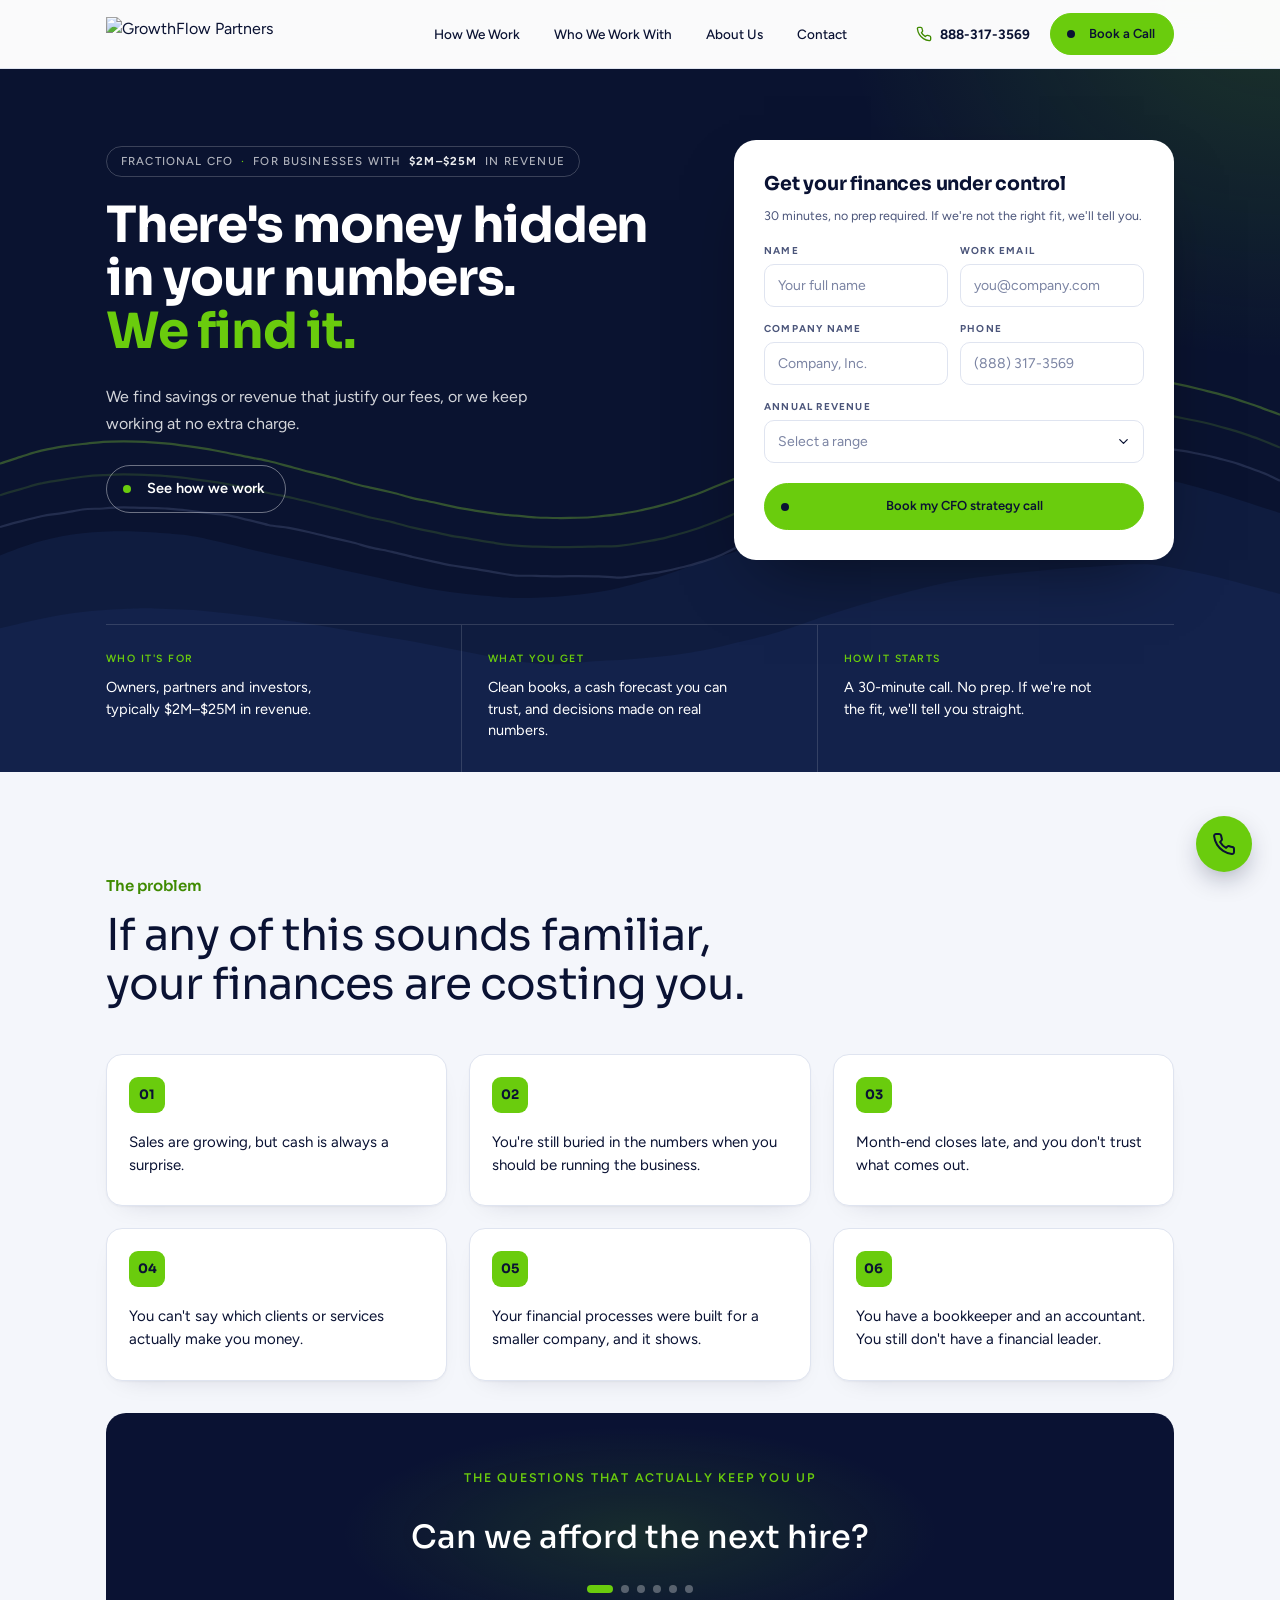
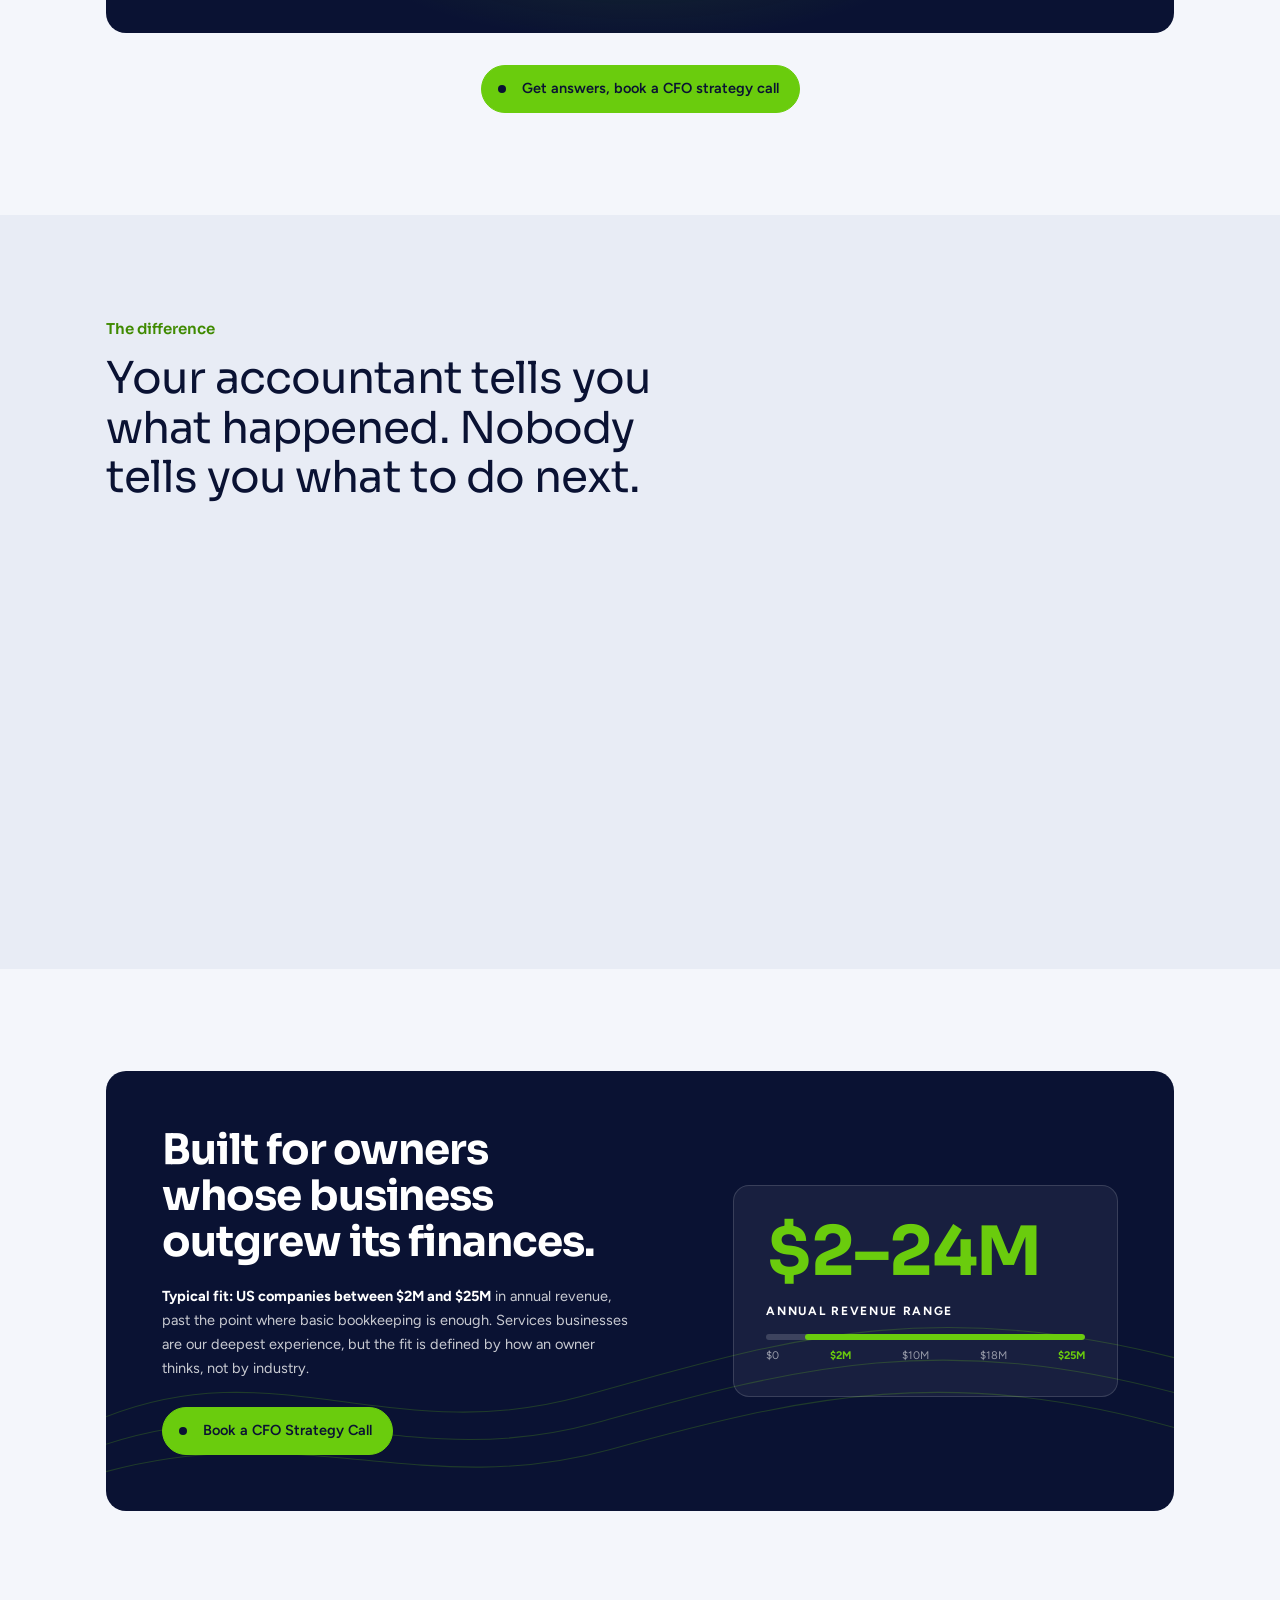
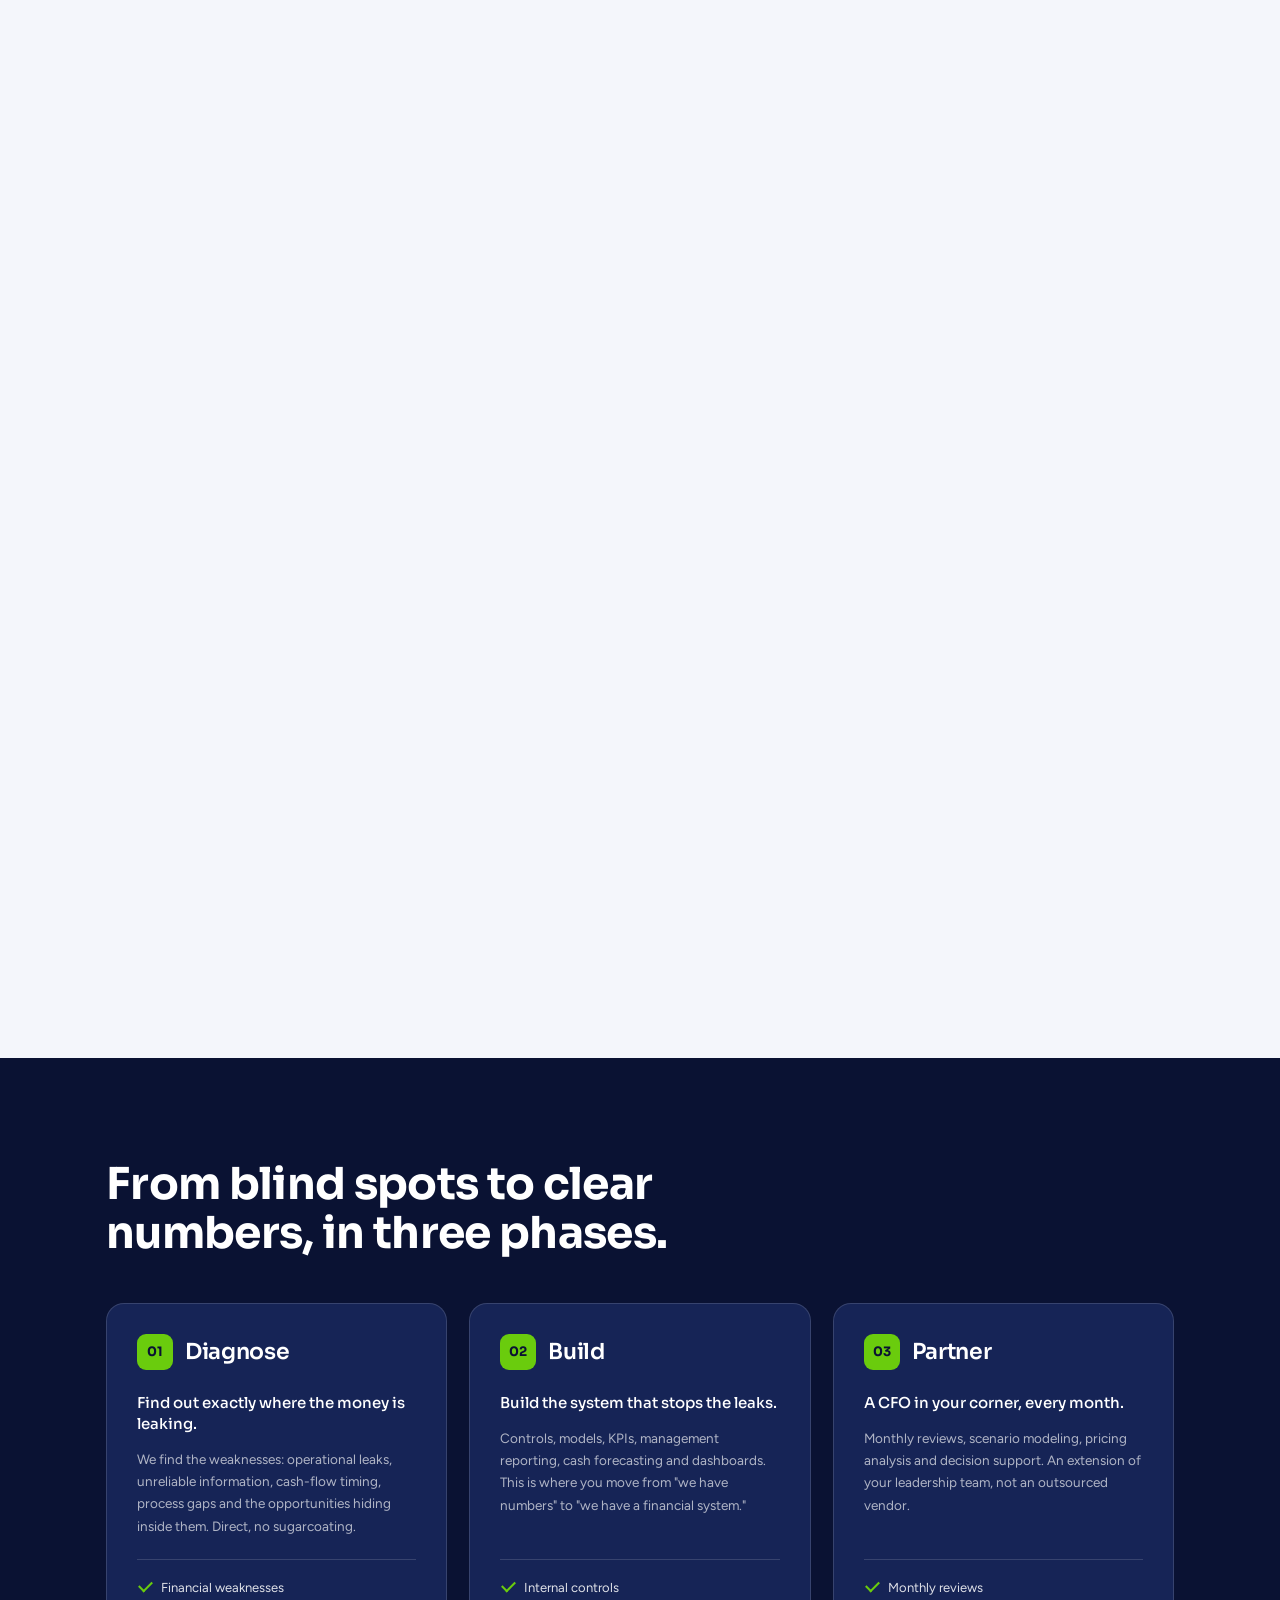
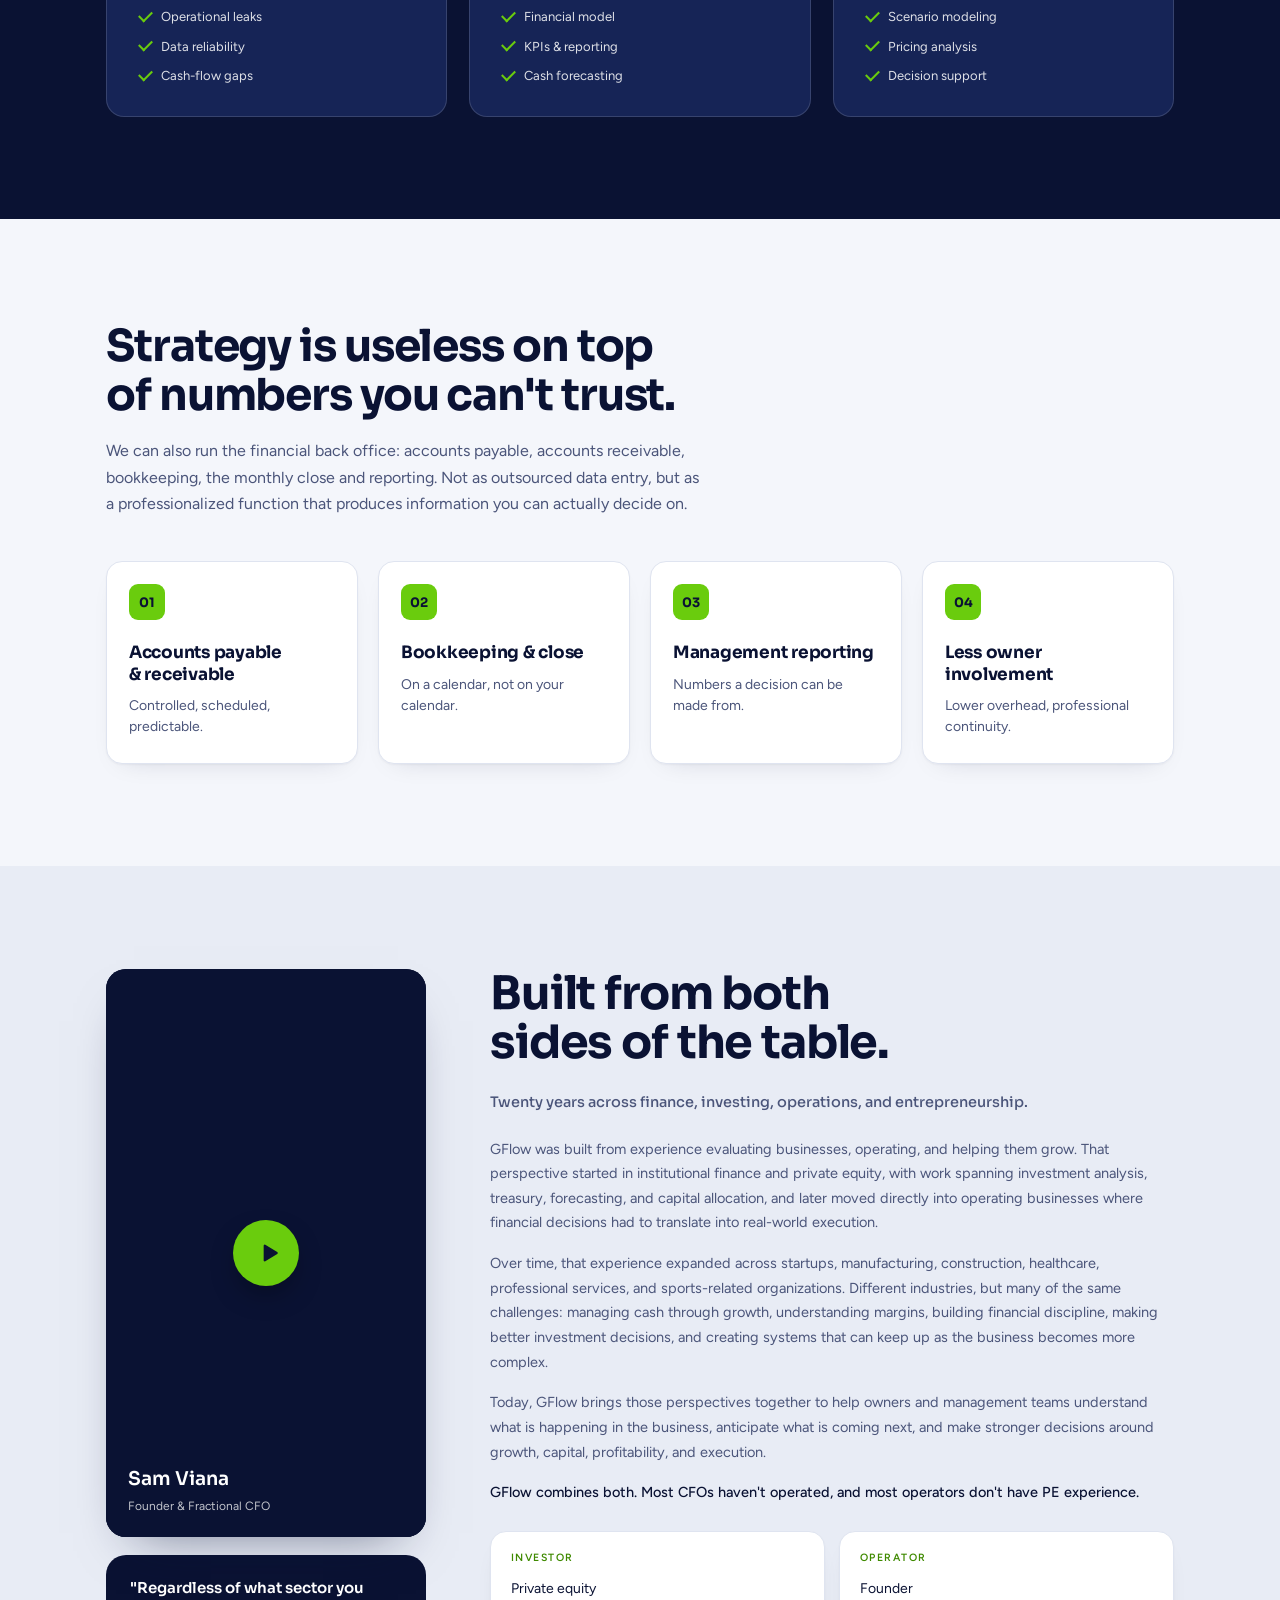
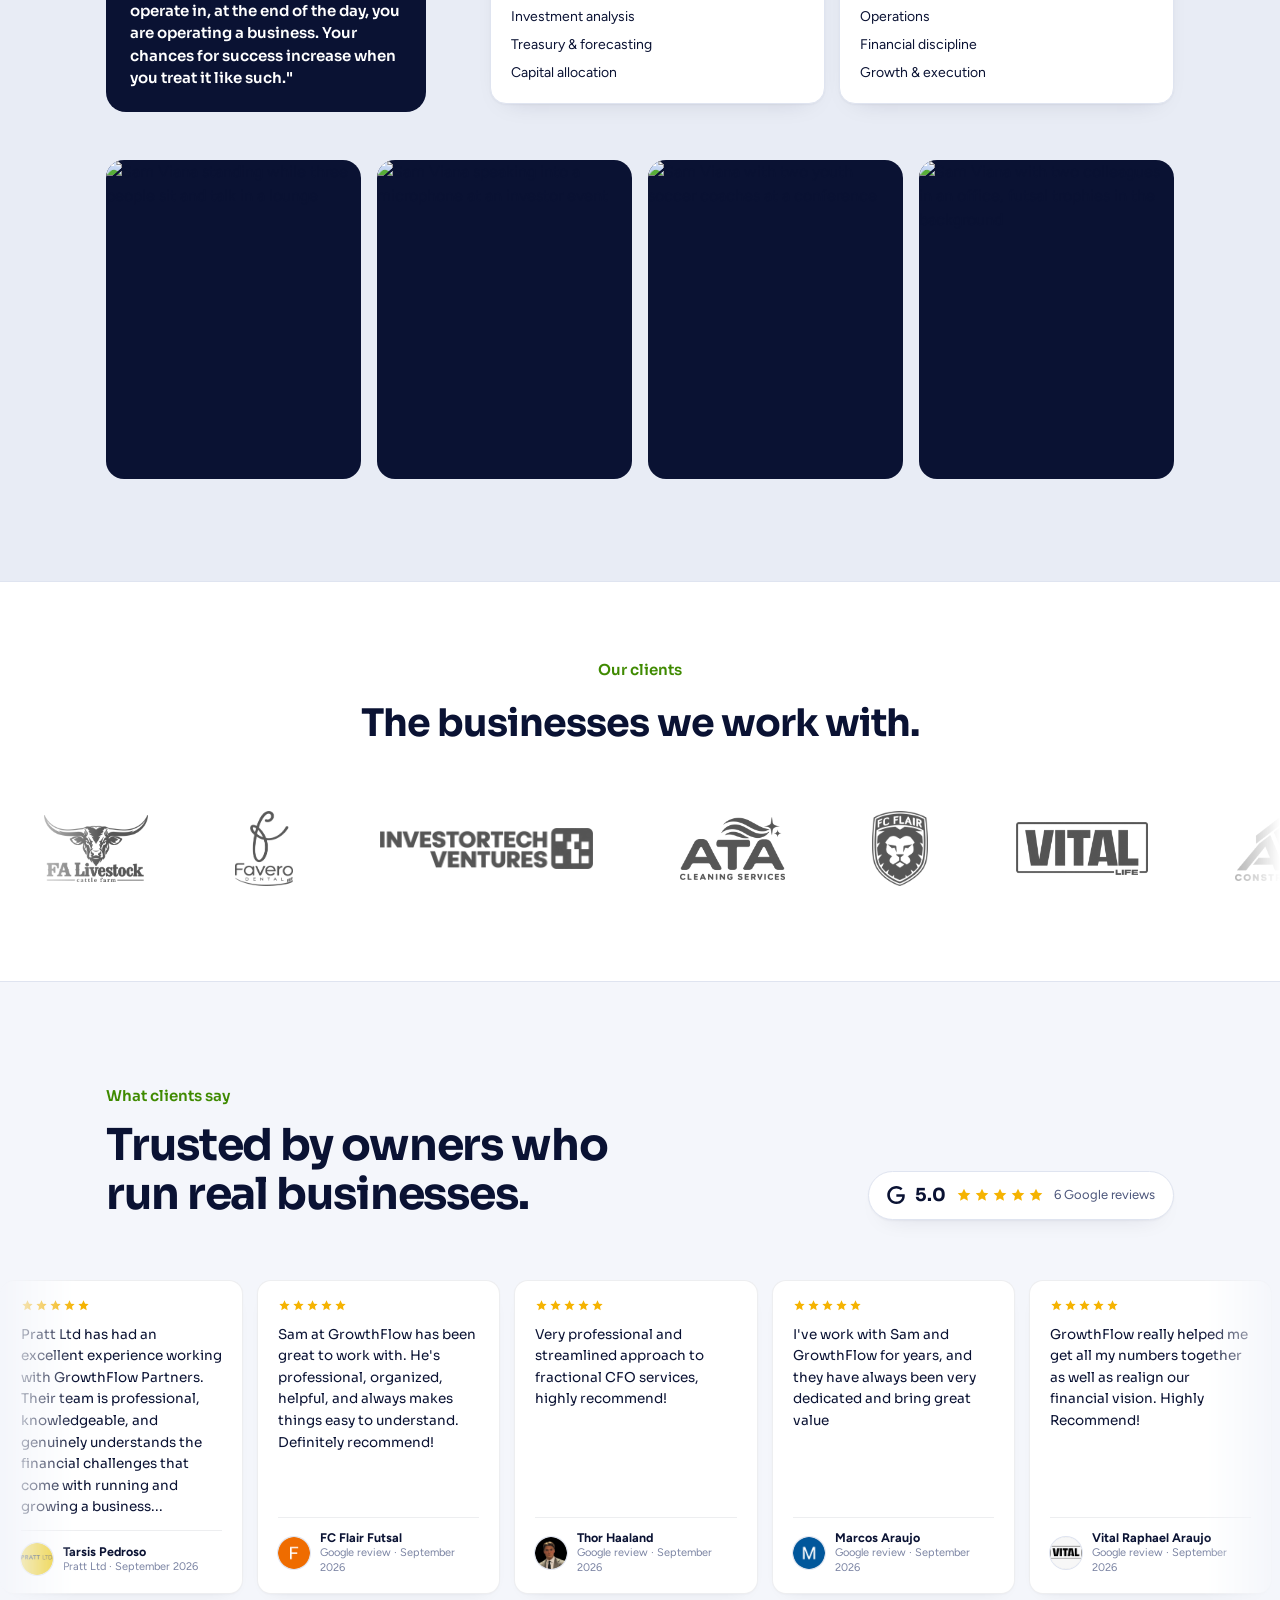
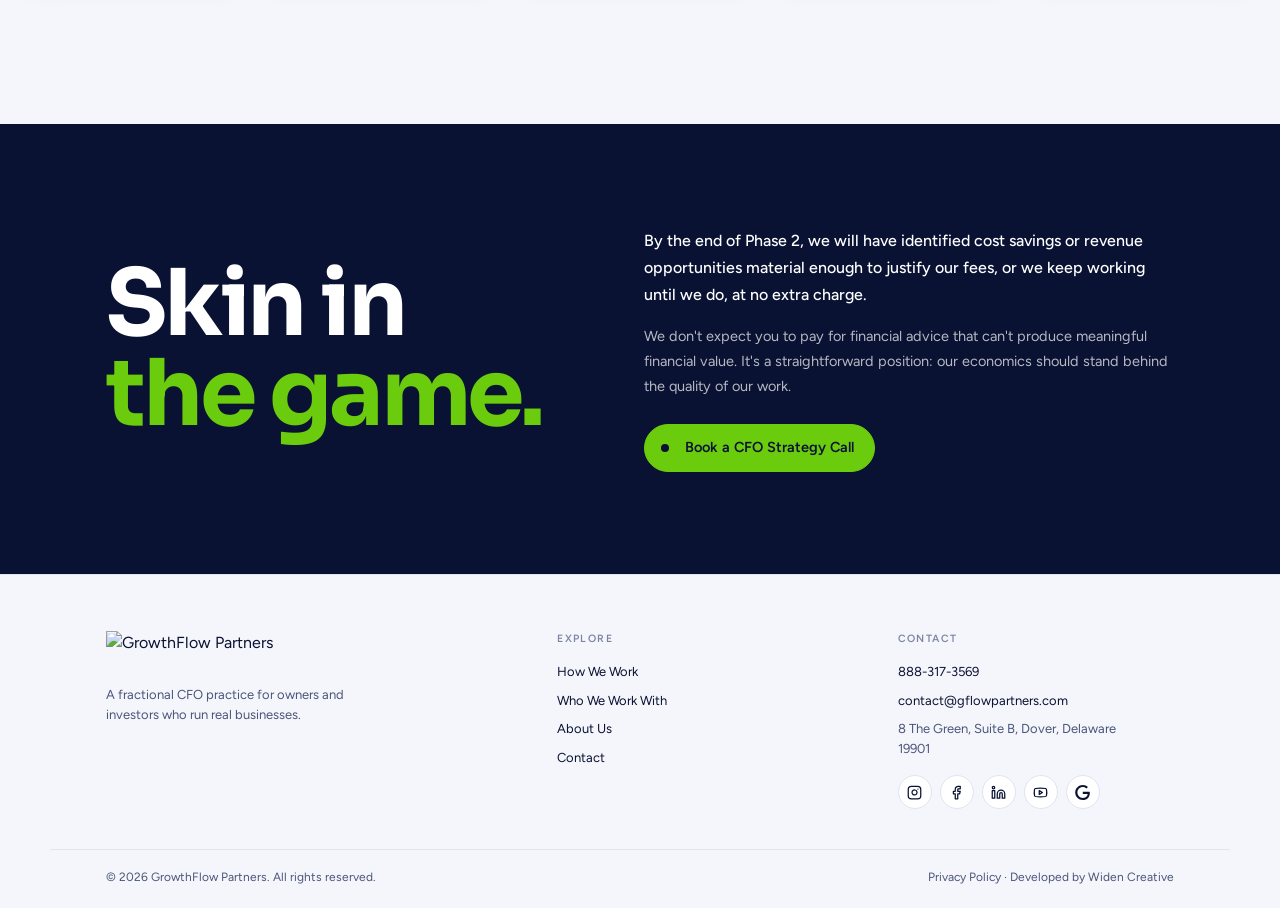
==== commit 55d019b8: "Arte da hero fiel ao PDF e novo texto do chip de qualificacao - Ondas em duas camadas e tres linhas " ====
--- a/index.html
+++ b/index.html
@@ -55,11 +55,17 @@
 
   <!-- HERO -->
   <section class="hero is-first">
-    <svg class="wave" viewBox="0 0 1440 400" preserveAspectRatio="none" aria-hidden="true"><path d="M-20 300C220 210 380 330 640 270S1100 150 1460 230"/><path d="M-20 330C240 250 400 360 660 300S1120 190 1460 270"/><path d="M-20 360C260 290 420 390 680 330S1140 230 1460 310"/></svg>
+    <svg class="hero-art" viewBox="0 480 2481 855" preserveAspectRatio="none" aria-hidden="true">
+    <path class="art-a" d="M0 915C13 910 53 894 80 887C107 880 133 875 160 872C187 869 213 868 240 868C267 868 297 870 320 872C343 874 353 874 380 879C407 884 450 895 480 902C510 909 523 912 560 920C597 928 653 941 700 951C747 961 797 974 840 981C883 988 927 992 960 995C993 998 1013 998 1040 997C1067 996 1093 994 1120 991C1147 988 1173 984 1200 978C1227 972 1257 963 1280 956C1303 949 1320 942 1340 935C1360 928 1373 925 1400 916C1427 907 1460 896 1500 880C1540 864 1590 837 1640 820C1690 803 1748 790 1800 780C1852 770 1900 764 1950 760C2000 756 2053 752 2100 753C2147 754 2188 757 2230 763C2272 769 2308 779 2350 791C2392 803 2459 826 2481 833V1335H0Z"/>
+    <path class="art-b" d="M0 1056C10 1054 37 1047 60 1042C83 1037 110 1031 140 1027C170 1023 213 1020 240 1019C267 1018 273 1017 300 1018C327 1019 367 1020 400 1023C433 1026 467 1030 500 1034C533 1038 567 1043 600 1048C633 1053 667 1059 700 1065C733 1071 767 1076 800 1082C833 1088 867 1095 900 1101C933 1107 970 1116 1000 1120C1030 1124 1057 1126 1080 1126C1103 1126 1113 1123 1140 1121C1167 1119 1210 1118 1240 1115C1270 1112 1293 1110 1320 1106C1347 1102 1370 1098 1400 1091C1430 1084 1470 1075 1500 1066C1530 1057 1547 1050 1580 1039C1613 1028 1660 1013 1700 1002C1740 991 1787 978 1820 971C1853 964 1870 961 1900 957C1930 953 1967 949 2000 946C2033 943 2067 940 2100 938C2133 936 2175 932 2200 932C2225 932 2225 931 2250 935C2275 939 2312 946 2350 955C2388 964 2459 984 2481 990V1335H0Z"/>
+    <path class="art-l l1" d="M0 737C7 735 27 728 40 724C53 720 67 715 80 712C93 709 107 706 120 704C133 702 147 700 160 699C173 698 187 696 200 695C213 694 227 694 240 694C253 694 267 694 280 695C293 696 307 697 320 698C333 699 347 701 360 702.5C373 704 387 706 400 708.5C413 711 427 713 440 716C453 719 467 721 480 724C493 727 507 729 520 732C533 735 547 739 560 742.5C573 746 587 750 600 753C613 756 627 760 640 763C653 766 667 770 680 774C693 778 707 781 720 784C733 787 747 790 760 793C773 796 787 801 800 804C813 807 827 809 840 812C853 815 867 818 880 821C893 824 907 826 920 828C933 830 947 832 960 834C973 836 987 837 1000 838C1013 839 1027 841 1040 841.5C1053 842 1067 842 1080 842.5C1093 843 1107 842 1120 842C1133 842 1147 841 1160 839.5C1173 838 1187 837 1200 835C1213 833 1227 831 1240 828C1253 825 1267 822 1280 818.5C1293 815 1307 811 1320 806.5C1333 802 1347 798 1360 792.5C1373 787 1377 785 1400 776C1423 767 1460 752 1500 737C1540 722 1593 702 1640 685C1687 668 1733 648 1780 632C1827 616 1877 602 1920 591C1963 580 2003 573 2040 568C2077 563 2107 562 2140 563C2173 564 2217 573 2240 576C2263 579 2267 580 2280 582.5C2293 585 2307 588 2320 591.5C2333 595 2347 598 2360 601.5C2373 605 2387 609 2400 613.5C2413 618 2426 622 2440 627C2454 632 2474 640 2481 642"/>
+    <path class="art-l l2" d="M0 798.5C7 796 27 790 40 786.5C53 783 67 778 80 775.5C93 772 107 771 120 768.5C133 766 147 764 160 762.5C173 761 187 760 200 759.5C213 759 227 758 240 758C253 758 267 758 280 759C293 760 307 760 320 761C333 762 347 763 360 765C373 767 387 769 400 770.5C413 772 427 774 440 776.5C453 779 467 782 480 785C493 788 507 791 520 794C533 797 547 799 560 802C573 805 587 808 600 811.5C613 815 627 818 640 821.5C653 825 667 828 680 831.5C693 835 707 839 720 842C733 845 747 847 760 850.5C773 854 787 858 800 861C813 864 827 867 840 869.5C853 872 867 876 880 878C893 880 907 882 920 884.5C933 887 947 889 960 891C973 893 987 895 1000 896C1013 897 1027 898 1040 898C1053 898 1067 899 1080 899C1093 899 1107 899 1120 898.5C1133 898 1147 898 1160 897.5C1173 897 1187 898 1200 896.5C1213 895 1227 893 1240 890.5C1253 888 1267 886 1280 883C1293 880 1307 876 1320 872.5C1333 869 1347 865 1360 860C1373 855 1377 854 1400 844.5C1423 835 1460 817 1500 801C1540 785 1593 766 1640 749C1687 732 1733 712 1780 696C1827 680 1877 666 1920 655C1963 644 2003 637 2040 632C2077 627 2107 626 2140 627C2173 628 2217 638 2240 641C2263 644 2267 644 2280 646.5C2293 649 2307 652 2320 654.5C2333 657 2347 660 2360 664C2373 668 2387 671 2400 675.5C2413 680 2426 684 2440 689.5C2454 695 2474 703 2481 706"/>
+    <path class="art-l l3" d="M0 860C7 858 27 852 40 849C53 846 67 842 80 839C93 836 107 835 120 833C133 831 147 828 160 826C173 824 187 825 200 824C213 823 227 822 240 822C253 822 267 823 280 823C293 823 307 823 320 824C333 825 347 826 360 827.5C373 829 387 831 400 832.5C413 834 427 835 440 837C453 839 467 843 480 846C493 849 507 853 520 856C533 859 547 859 560 861.5C573 864 587 867 600 870C613 873 627 877 640 880C653 883 667 886 680 889C693 892 707 897 720 900C733 903 747 905 760 908C773 911 787 915 800 918C813 921 827 924 840 927C853 930 867 933 880 935C893 937 907 939 920 941C933 943 947 946 960 948C973 950 987 953 1000 954C1013 955 1027 954 1040 954.5C1053 955 1067 955 1080 955.5C1093 956 1107 955 1120 955C1133 955 1147 955 1160 955.5C1173 956 1187 958 1200 958C1213 958 1227 955 1240 953C1253 951 1267 950 1280 947.5C1293 945 1307 942 1320 938.5C1333 935 1347 932 1360 927.5C1373 923 1377 923 1400 913C1423 903 1460 882 1500 865C1540 848 1593 830 1640 813C1687 796 1733 776 1780 760C1827 744 1877 730 1920 719C1963 708 2003 701 2040 696C2077 691 2107 689 2140 691C2173 693 2217 703 2240 706C2263 709 2267 709 2280 710.5C2293 712 2307 715 2320 717.5C2333 720 2347 723 2360 726.5C2373 730 2387 733 2400 737.5C2413 742 2426 747 2440 752C2454 757 2474 767 2481 770"/>
+  </svg>
     <div class="wrap hero-inner">
       <div class="hero-main">
         <div class="hero-copy">
-          <span class="hero-qualifier">Fractional CFO <i aria-hidden="true">&middot;</i> For businesses doing <strong>$2M to $25M</strong></span>
+          <span class="hero-qualifier">Fractional CFO <i aria-hidden="true">&middot;</i> For businesses with <strong>$2M–$25M</strong> in revenue</span>
           <h1>
             There's money hidden in your numbers.
             <span class="bold-part">We find it.</span>
--- a/assets/styles.css
+++ b/assets/styles.css
@@ -230,8 +230,8 @@
   color:#fff;
   overflow:hidden;
   background:
-    radial-gradient(60% 70% at 100% 0%, rgb(106 204 13 / 22%), transparent 60%),
-    linear-gradient(180deg, var(--navy) 0%, #0c1640 100%);
+    radial-gradient(55% 75% at 100% 0%, rgb(106 204 13 / 18%), transparent 62%),
+    #0a1330;
 }
 .wave{
   position:absolute; inset:auto 0 0 0; width:100%; height:62%;
@@ -271,13 +271,30 @@
 .hero-qualifier i{ font-style:normal; color:var(--signal); }
 .hero-qualifier strong{ font-weight:700; color:rgb(255 255 255 / 92%); }
 
-/* faixa inferior do hero */
-.hero-band{
-  position:relative; z-index:2;
-  margin-top:clamp(40px,5vw,64px);
-  background:var(--navy-2);
-}
-.hero-strip{ display:grid; grid-template-columns:repeat(3,1fr); }
+/* Arte da hero (ondas + 3 linhas), tracada ponto a ponto a partir do PDF de referencia:
+   fundo #0a1330, onda A #0f1c3f, onda B #13224b. Fica ancorada embaixo da hero e
+   atras de tudo (a faixa de baixo e transparente e so tem a linha de topo). */
+.hero-art{
+  position:absolute; left:0; bottom:0; z-index:0;
+  width:100%; height:auto; aspect-ratio:2481 / 855;
+  pointer-events:none; overflow:visible;
+}
+.hero-art .art-a{ fill:#0f1c3f; }
+.hero-art .art-b{ fill:#13224b; }
+.hero-art .art-l{ fill:none; stroke-width:2.2; vector-effect:non-scaling-stroke; }
+.hero-art .l1{ stroke:rgb(112 177 48); stroke-opacity:.4; }
+.hero-art .l2{ stroke:rgb(112 177 48); stroke-opacity:.2; }
+.hero-art .l3{ stroke:rgb(60 73 108); stroke-opacity:.5; }
+.hero-band{ position:relative; z-index:1; margin-top:clamp(40px,5vw,64px); }
+.hero-inner{ z-index:3; }
+.hero-band .wrap{ position:relative; }
+@media (max-width:900px){
+  /* em telas estreitas a arte nao encolhe junto: mantem uma largura minima e centraliza */
+  .hero-art{ width:max(100%,1000px); left:50%; transform:translateX(-50%); }
+}
+/* faixa empilhada (1 coluna): sobe a arte para ficar atras do formulario, nao dos textos da faixa */
+@media (max-width:820px){ .hero-art{ bottom:300px; } }
+.hero-strip{ display:grid; grid-template-columns:repeat(3,1fr); border-top:1px solid rgb(255 255 255 / 14%); }
 .hero-strip-item{
   padding:26px clamp(14px,2vw,28px) 30px;
   border-right:1px solid var(--line-dark);
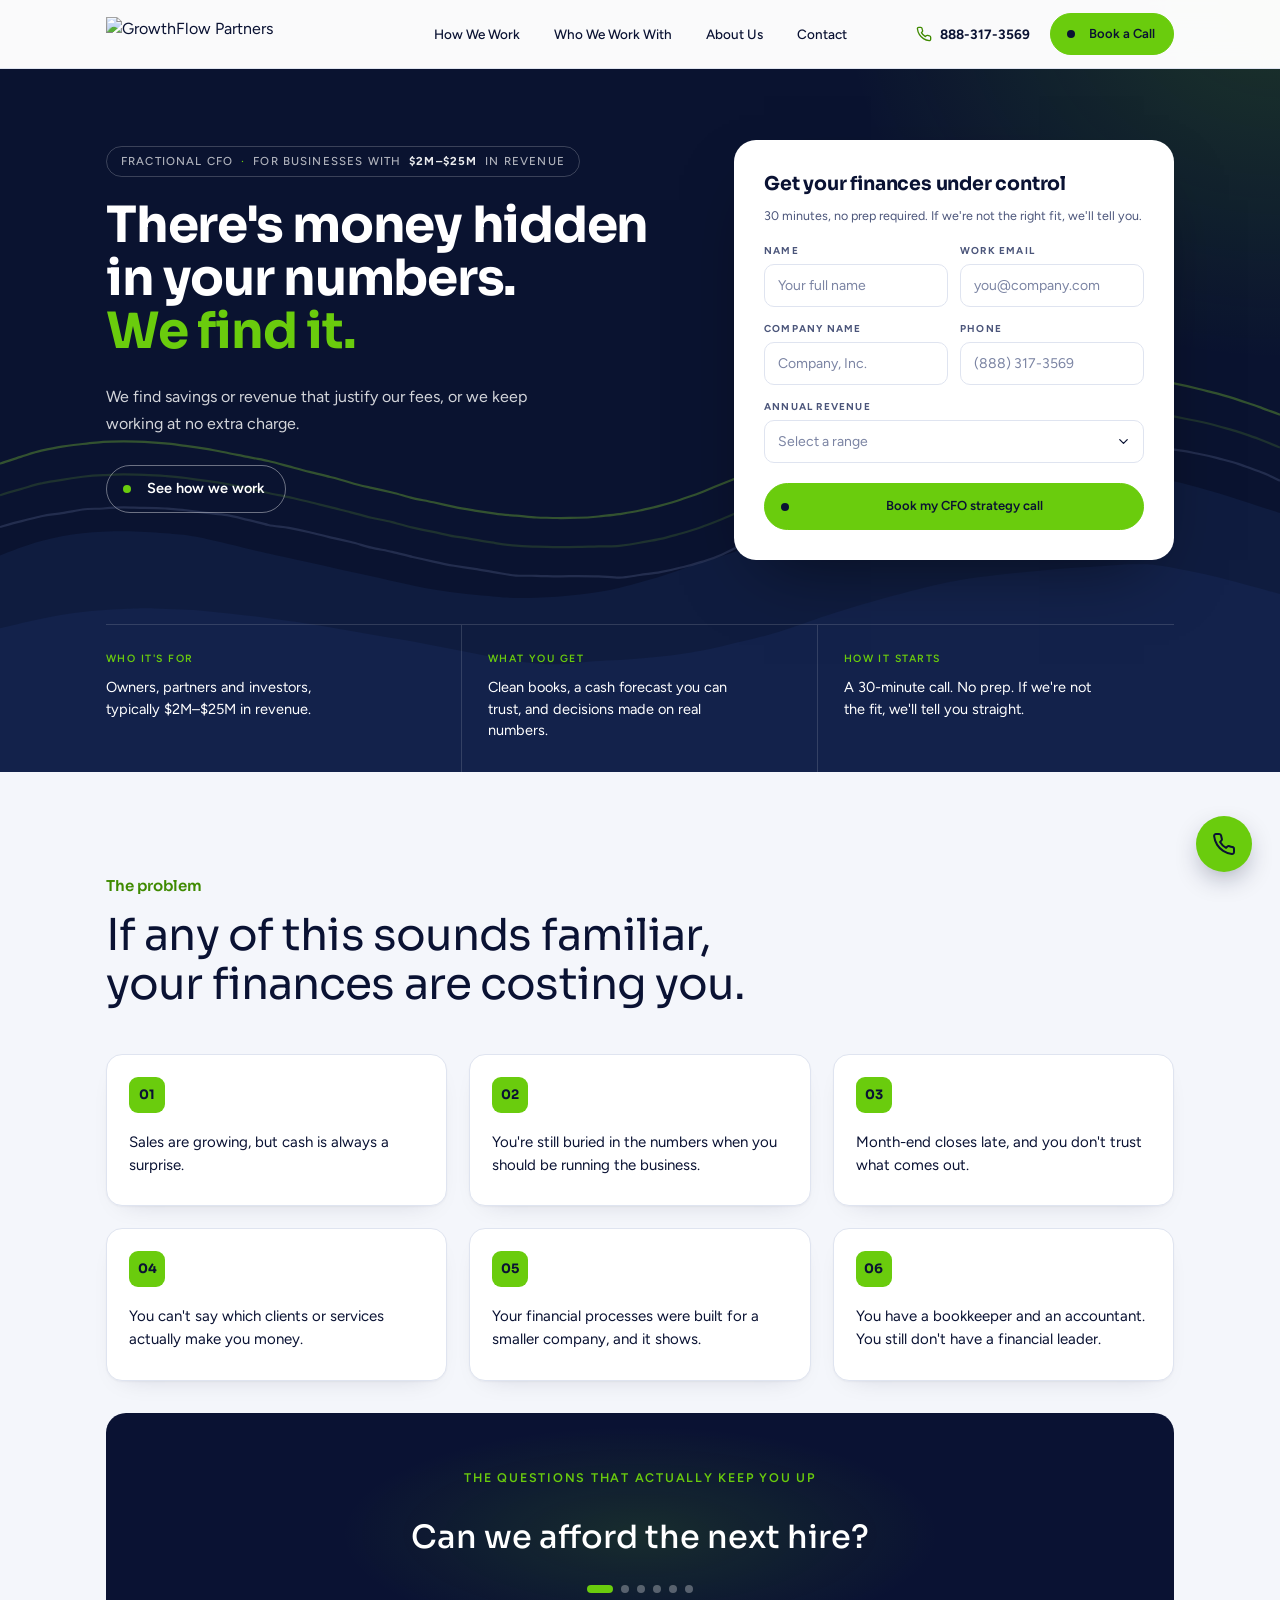
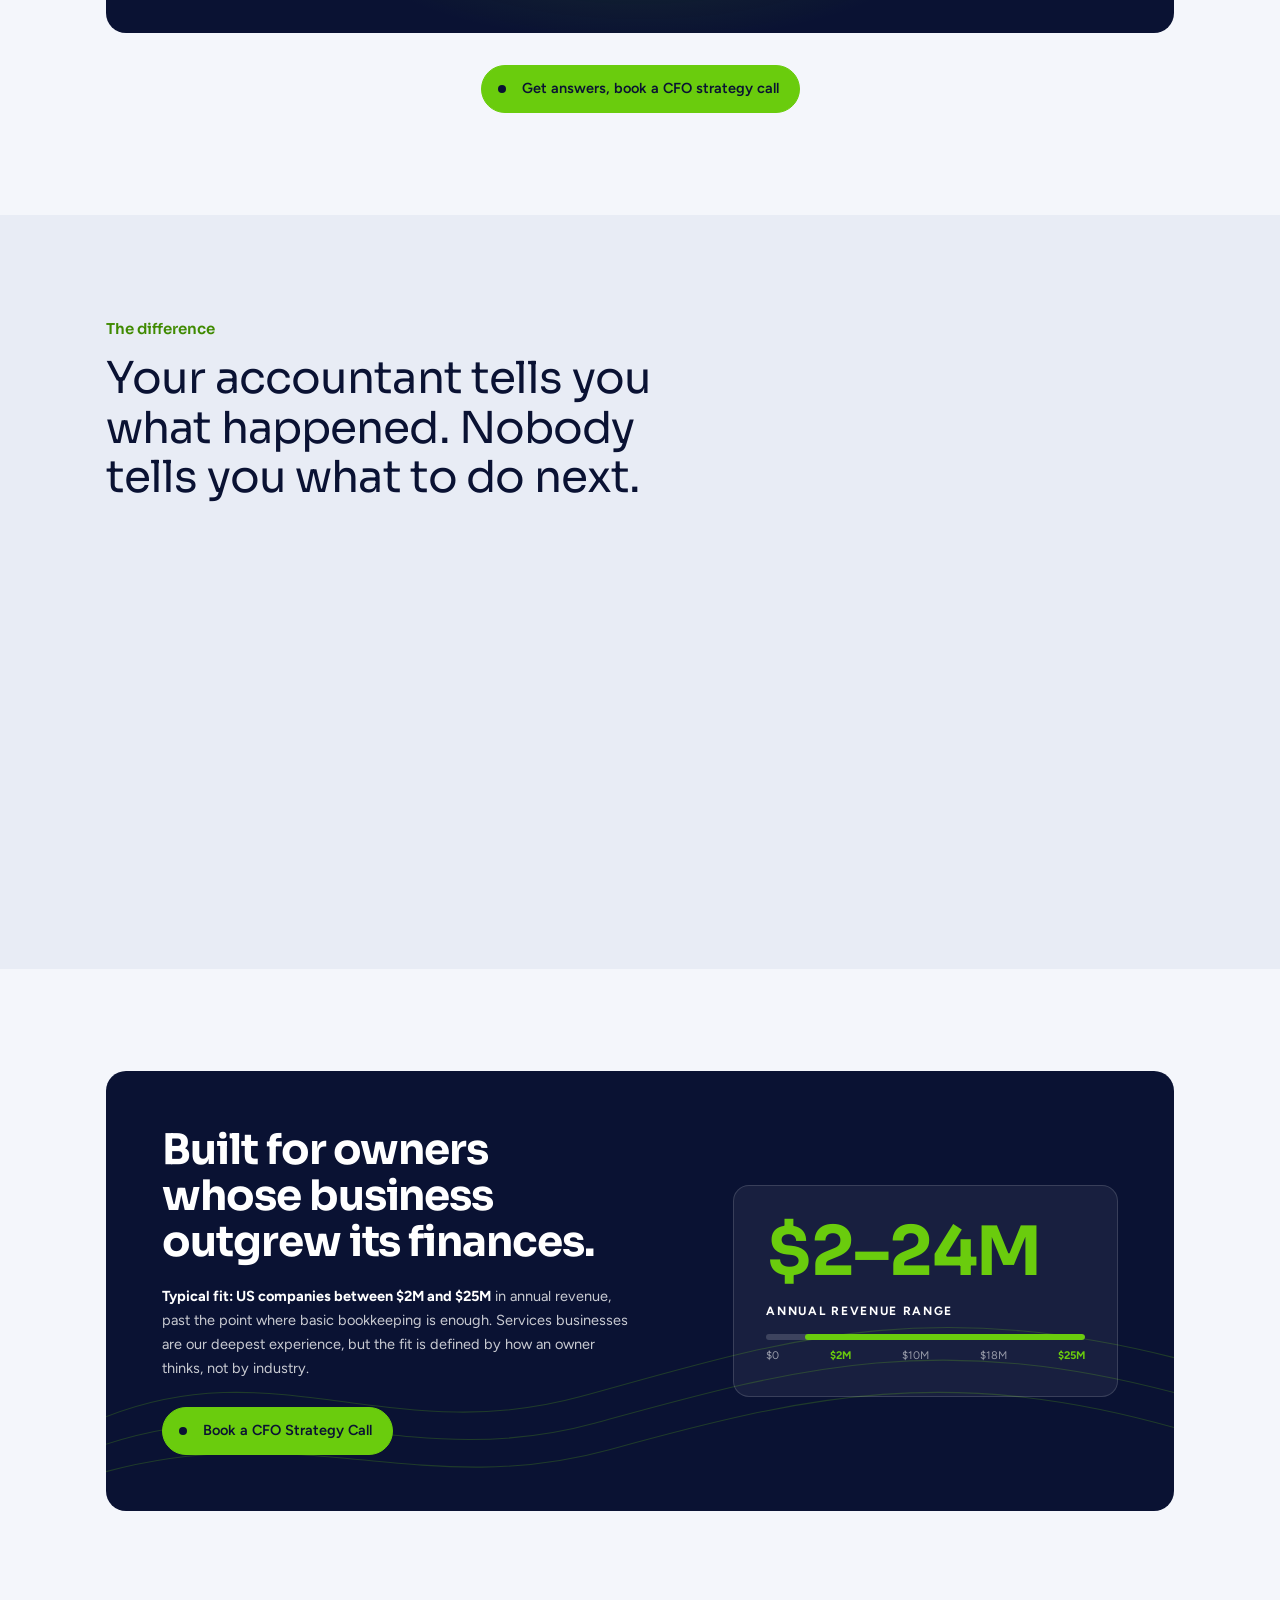
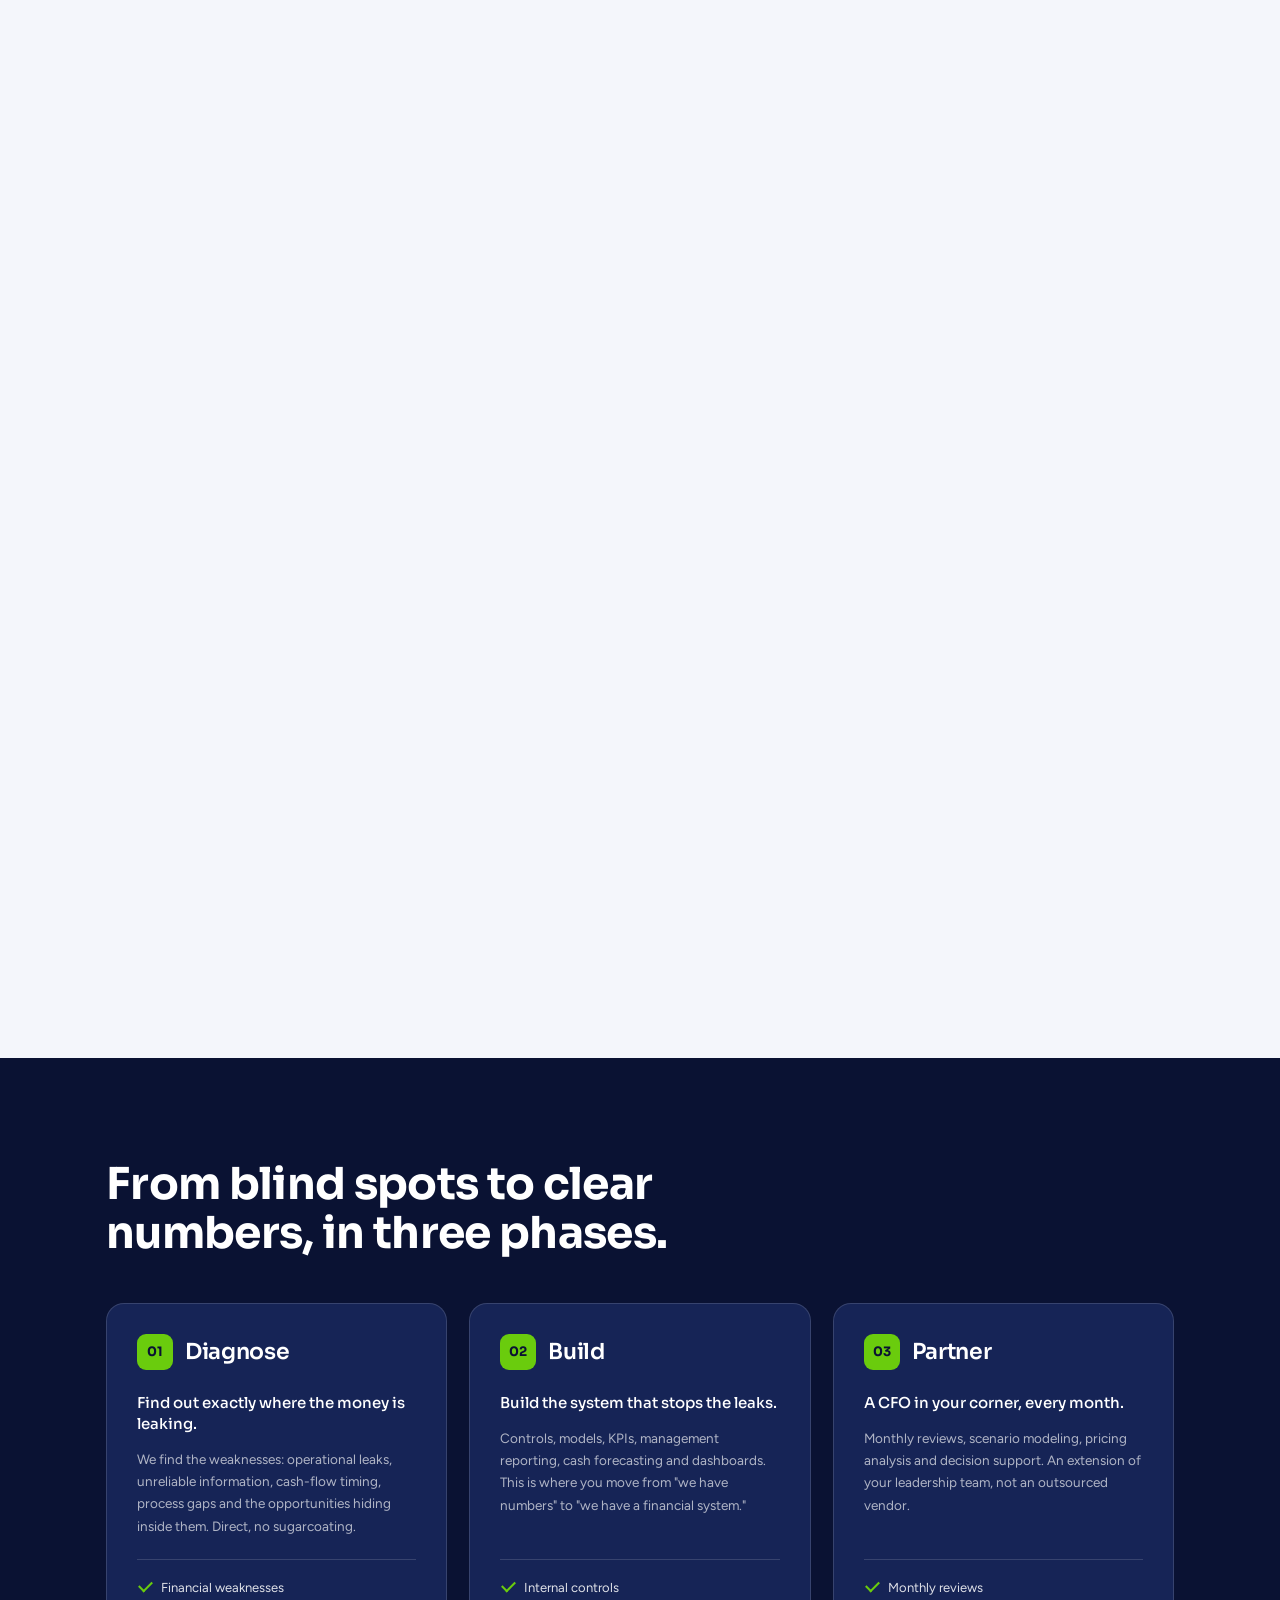
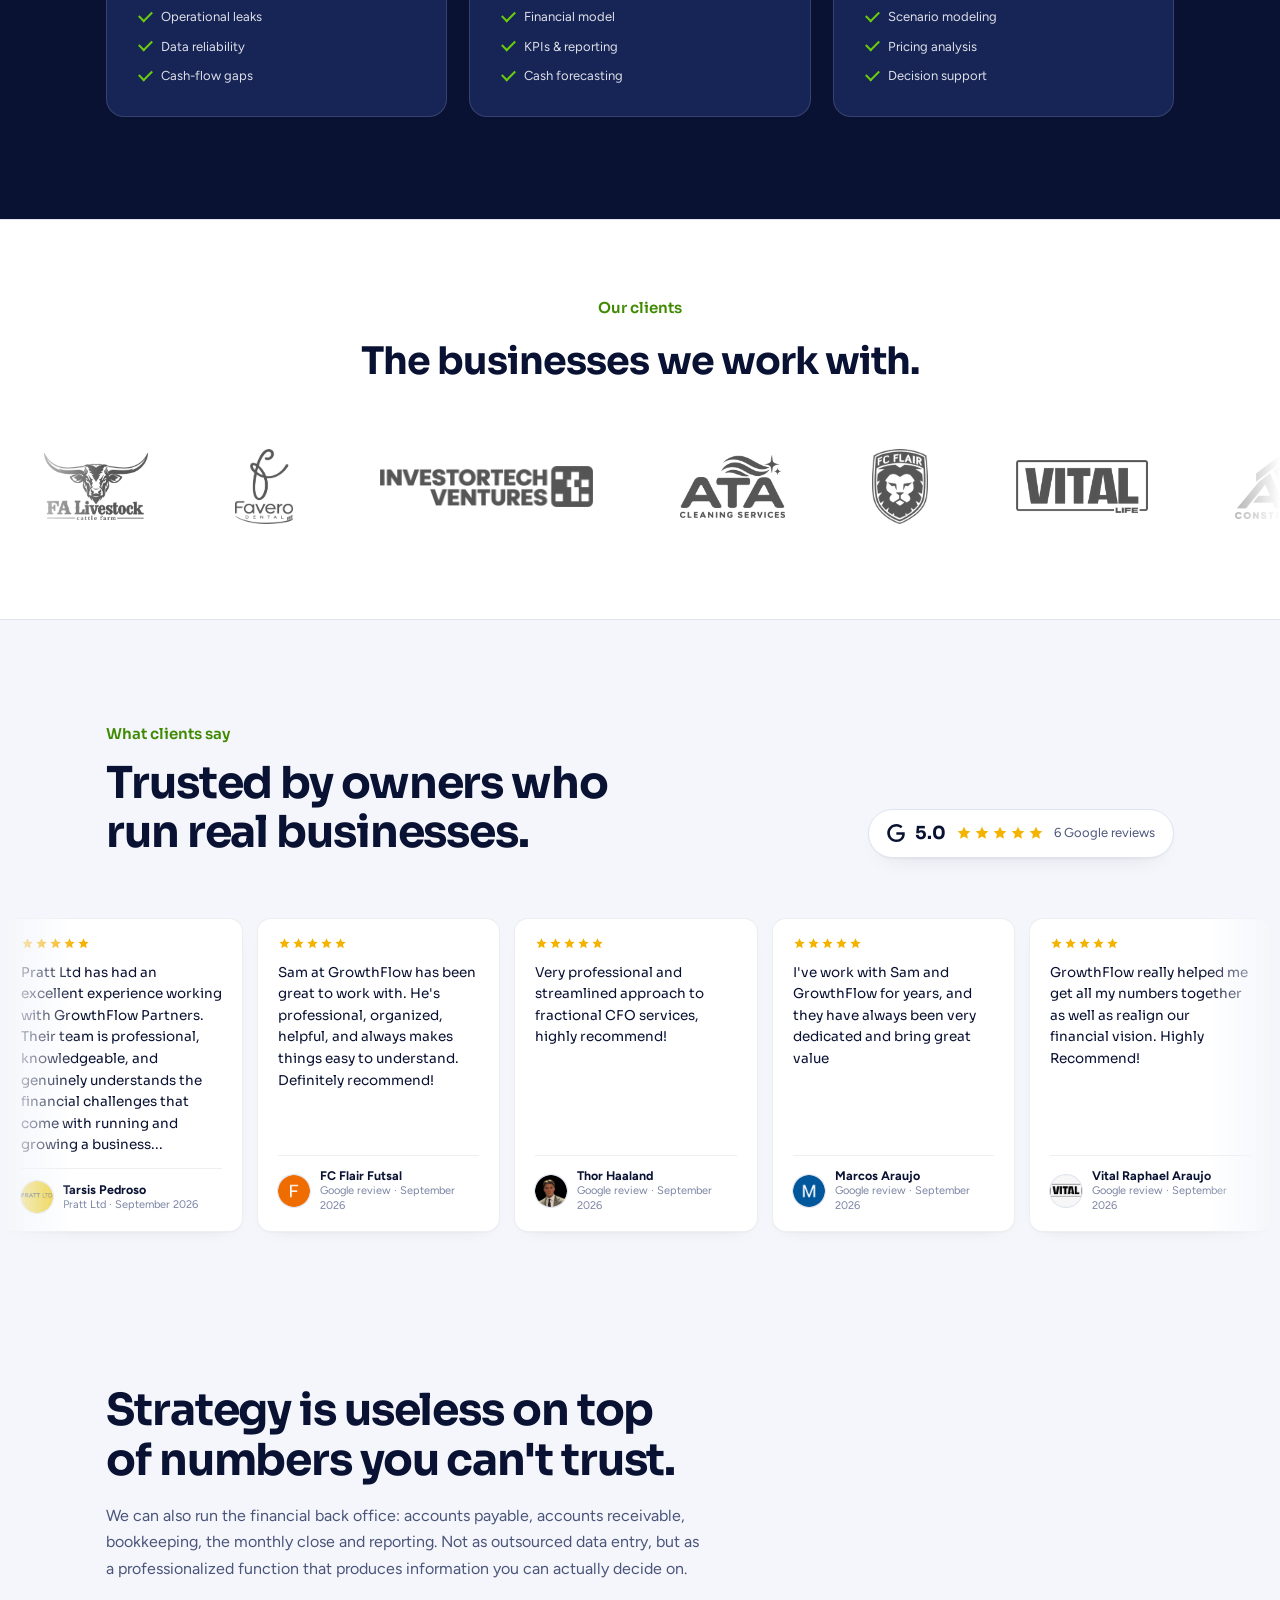
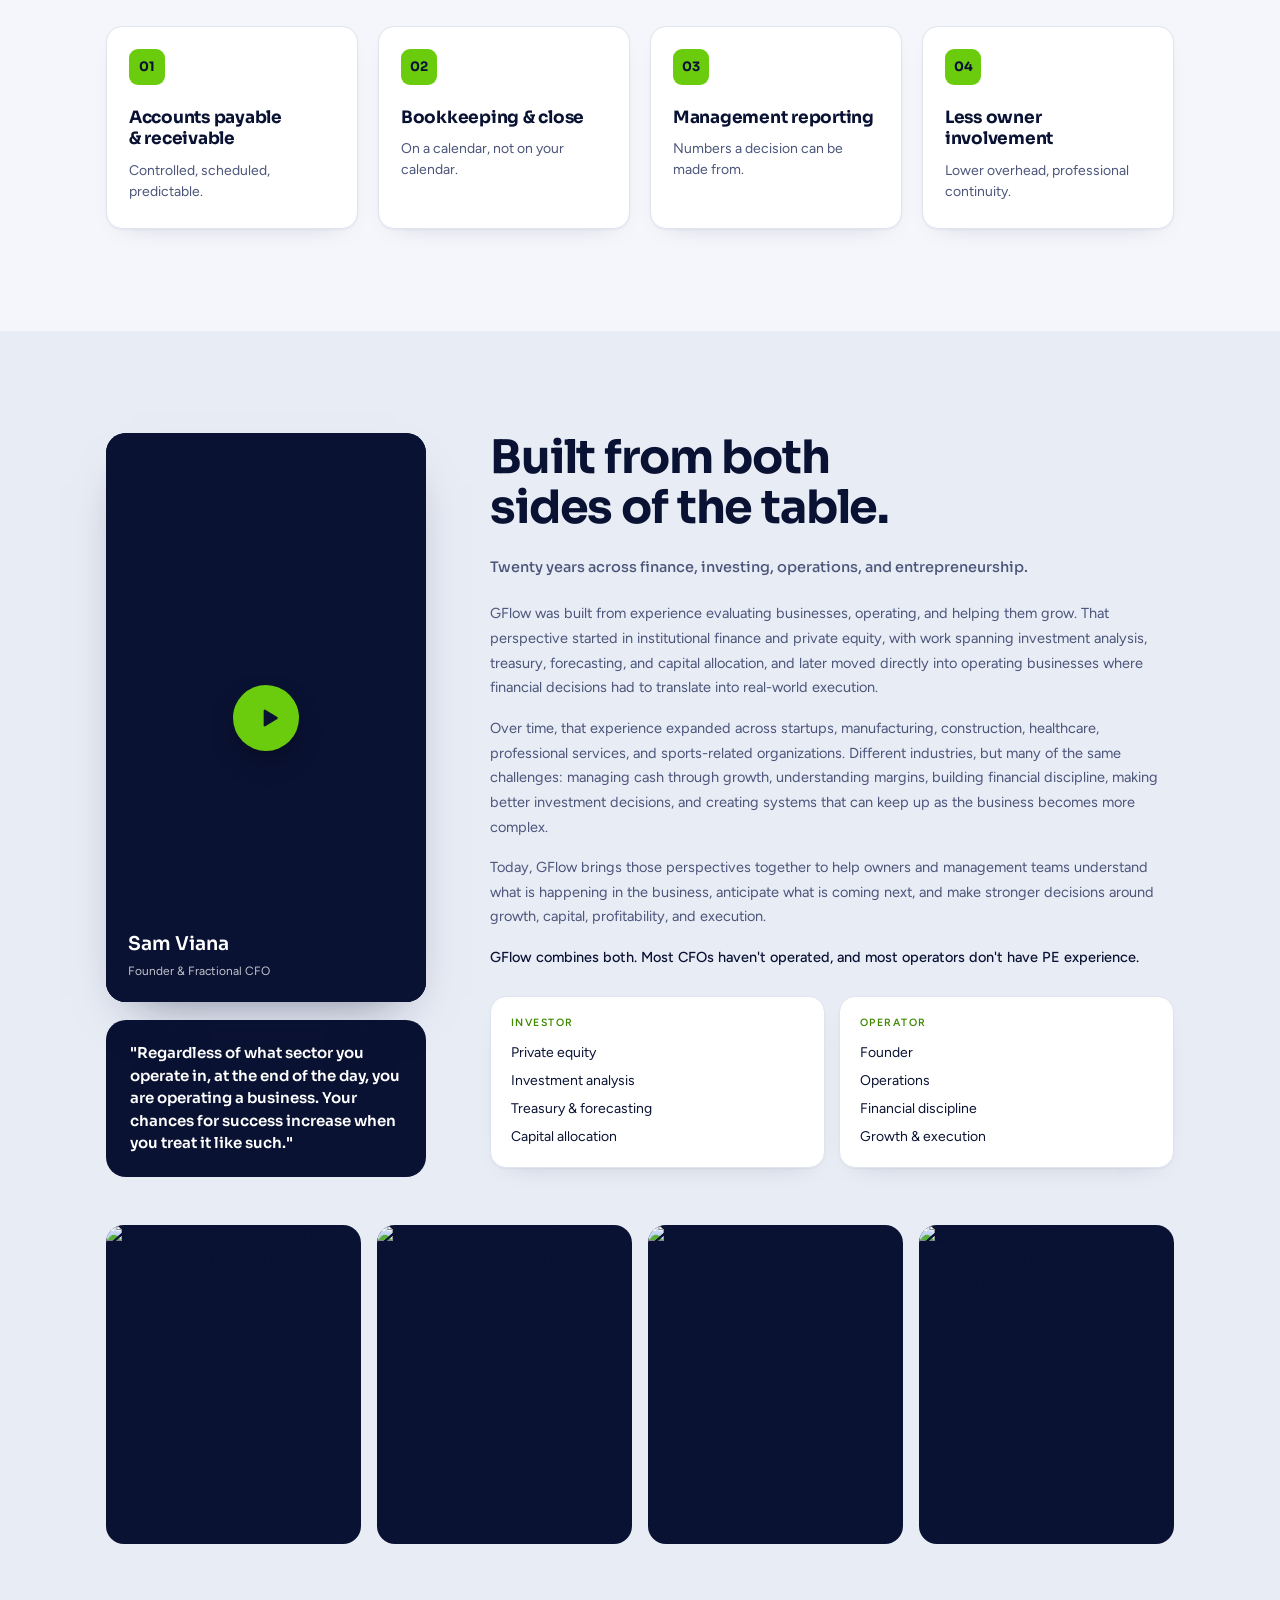
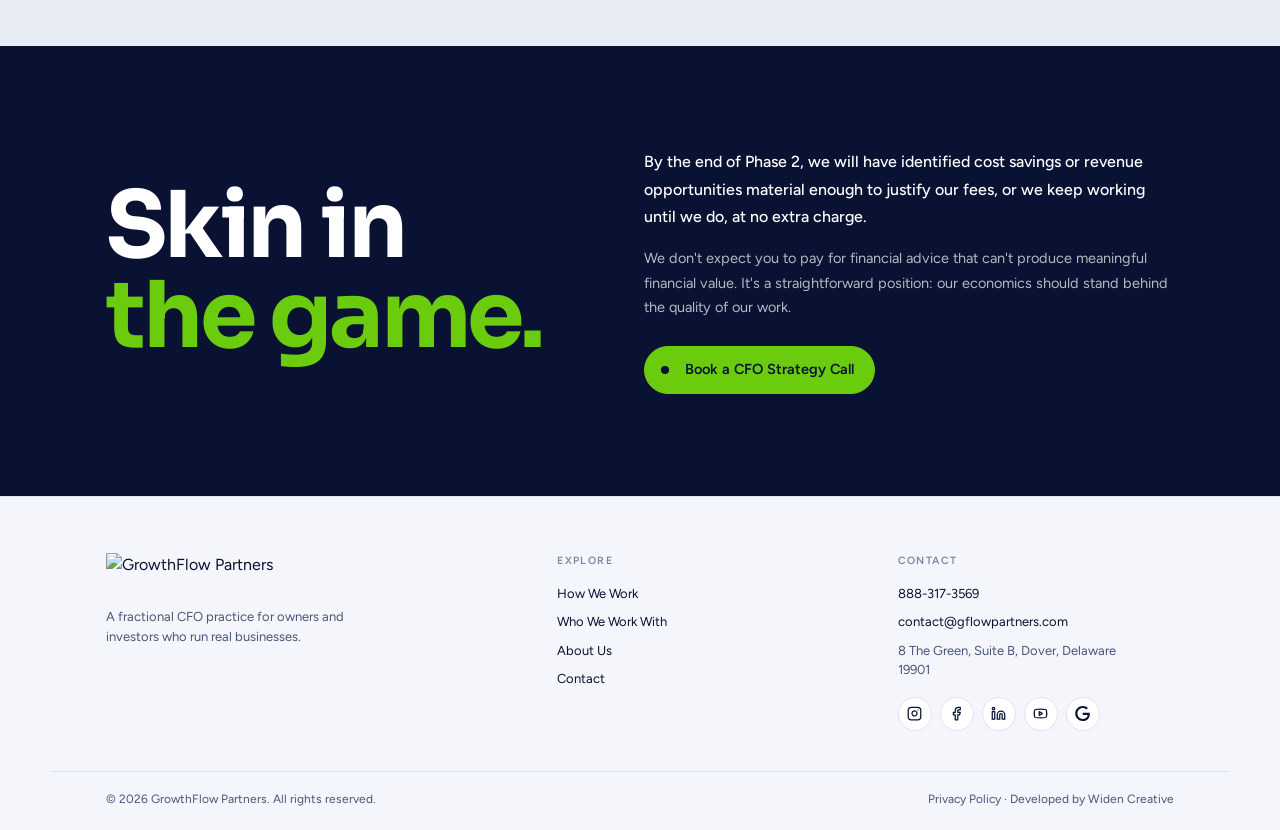
==== commit 3dd515f3: "Move clientes e avaliacoes para logo depois do How we work Nova sequencia: How we work, Our clients " ====
--- a/index.html
+++ b/index.html
@@ -382,69 +382,6 @@
     </div>
   </section>
 
-  <!-- 05 BACK OFFICE -->
-  <section id="back-office" class="sec">
-    <div class="wrap">
-      <div class="sec-head reveal">
-        <h2 class="bold">Strategy is useless on top of numbers you can't trust.</h2>
-        <p class="lead">We can also run the financial back office: accounts payable, accounts receivable, bookkeeping, the monthly close and reporting. Not as outsourced data entry, but as a professionalized function that produces information you can actually decide on.</p>
-      </div>
-
-      <div class="backoffice-grid reveal">
-        <div class="card bo-item"><span class="badge">01</span><h4>Accounts payable &amp; receivable</h4><p>Controlled, scheduled, predictable.</p></div>
-        <div class="card bo-item"><span class="badge">02</span><h4>Bookkeeping &amp; close</h4><p>On a calendar, not on your calendar.</p></div>
-        <div class="card bo-item"><span class="badge">03</span><h4>Management reporting</h4><p>Numbers a decision can be made from.</p></div>
-        <div class="card bo-item"><span class="badge">04</span><h4>Less owner involvement</h4><p>Lower overhead, professional continuity.</p></div>
-      </div>
-    </div>
-  </section>
-
-  <!-- 06 ABOUT -->
-  <section id="about-sam" class="sec sec-band">
-    <div class="wrap">
-      <div class="about-grid reveal">
-        <div class="about-side">
-          <div class="about-portrait about-video" id="aboutVideo">
-            <video class="about-video-el" src="assets/sam-video.mp4#t=0.1" preload="metadata" playsinline></video>
-            <button class="about-video-play" type="button" aria-label="Play video: Sam Viana introduces GrowthFlow Partners"><svg viewBox="0 0 24 24" fill="currentColor" aria-hidden="true"><path d="M8 5.14v13.72a1 1 0 0 0 1.5.86l11.04-6.86a1 1 0 0 0 0-1.72L9.5 4.28A1 1 0 0 0 8 5.14z"/></svg></button>
-            <div class="cap">
-              <div class="name">Sam Viana</div>
-              <div class="role">Founder &amp; Fractional CFO</div>
-            </div>
-          </div>
-          <blockquote class="founder-quote">"Regardless of what sector you operate in, at the end of the day, you are operating a business. Your chances for success increase when you treat it like such."</blockquote>
-        </div>
-
-        <div class="about-copy">
-          <h2 class="bold">Built from both sides of the table.</h2>
-          <p class="about-lede">Twenty years across finance, investing, operations, and entrepreneurship.</p>
-          <p>GFlow was built from experience evaluating businesses, operating, and helping them grow. That perspective started in institutional finance and private equity, with work spanning investment analysis, treasury, forecasting, and capital allocation, and later moved directly into operating businesses where financial decisions had to translate into real-world execution.</p>
-          <p>Over time, that experience expanded across startups, manufacturing, construction, healthcare, professional services, and sports-related organizations. Different industries, but many of the same challenges: managing cash through growth, understanding margins, building financial discipline, making better investment decisions, and creating systems that can keep up as the business becomes more complex.</p>
-          <p>Today, GFlow brings those perspectives together to help owners and management teams understand what is happening in the business, anticipate what is coming next, and make stronger decisions around growth, capital, profitability, and execution.</p>
-          <p class="combine-line">GFlow combines both. Most CFOs haven't operated, and most operators don't have PE experience.</p>
-
-          <div class="side-by-side">
-            <div class="sbs-col card">
-              <div class="eyebrow">Investor</div>
-              <ul><li>Private equity</li><li>Investment analysis</li><li>Treasury &amp; forecasting</li><li>Capital allocation</li></ul>
-            </div>
-            <div class="sbs-col card">
-              <div class="eyebrow">Operator</div>
-              <ul><li>Founder</li><li>Operations</li><li>Financial discipline</li><li>Growth &amp; execution</li></ul>
-            </div>
-          </div>
-        </div>
-      </div>
-
-      <div class="about-gallery reveal">
-        <figure><img src="assets/sam-meeting.jpg" alt="Sam Viana standing while three people sit and talk in a lounge" width="1024" height="682" loading="lazy"></figure>
-        <figure><img src="assets/sam-speaking.jpg" alt="Sam Viana speaking into a microphone at an investor event" width="682" height="1024" loading="lazy"></figure>
-        <figure><img src="assets/sam-coaches.jpg" alt="Sam Viana with two youth soccer coaches at a conference" width="768" height="1024" loading="lazy"></figure>
-        <figure><img src="assets/sam-futsal.jpg" alt="Sam Viana with two colleagues in an office, futsal trophies in the background" width="768" height="1024" loading="lazy"></figure>
-      </div>
-    </div>
-  </section>
-
   <!-- 06a CLIENTS -->
   <section id="clients" class="sec sec-clients">
     <div class="wrap">
@@ -536,6 +473,69 @@
           </div>
         </div>
       </div>
+  </section>
+
+  <!-- 05 BACK OFFICE -->
+  <section id="back-office" class="sec">
+    <div class="wrap">
+      <div class="sec-head reveal">
+        <h2 class="bold">Strategy is useless on top of numbers you can't trust.</h2>
+        <p class="lead">We can also run the financial back office: accounts payable, accounts receivable, bookkeeping, the monthly close and reporting. Not as outsourced data entry, but as a professionalized function that produces information you can actually decide on.</p>
+      </div>
+
+      <div class="backoffice-grid reveal">
+        <div class="card bo-item"><span class="badge">01</span><h4>Accounts payable &amp; receivable</h4><p>Controlled, scheduled, predictable.</p></div>
+        <div class="card bo-item"><span class="badge">02</span><h4>Bookkeeping &amp; close</h4><p>On a calendar, not on your calendar.</p></div>
+        <div class="card bo-item"><span class="badge">03</span><h4>Management reporting</h4><p>Numbers a decision can be made from.</p></div>
+        <div class="card bo-item"><span class="badge">04</span><h4>Less owner involvement</h4><p>Lower overhead, professional continuity.</p></div>
+      </div>
+    </div>
+  </section>
+
+  <!-- 06 ABOUT -->
+  <section id="about-sam" class="sec sec-band">
+    <div class="wrap">
+      <div class="about-grid reveal">
+        <div class="about-side">
+          <div class="about-portrait about-video" id="aboutVideo">
+            <video class="about-video-el" src="assets/sam-video.mp4#t=0.1" preload="metadata" playsinline></video>
+            <button class="about-video-play" type="button" aria-label="Play video: Sam Viana introduces GrowthFlow Partners"><svg viewBox="0 0 24 24" fill="currentColor" aria-hidden="true"><path d="M8 5.14v13.72a1 1 0 0 0 1.5.86l11.04-6.86a1 1 0 0 0 0-1.72L9.5 4.28A1 1 0 0 0 8 5.14z"/></svg></button>
+            <div class="cap">
+              <div class="name">Sam Viana</div>
+              <div class="role">Founder &amp; Fractional CFO</div>
+            </div>
+          </div>
+          <blockquote class="founder-quote">"Regardless of what sector you operate in, at the end of the day, you are operating a business. Your chances for success increase when you treat it like such."</blockquote>
+        </div>
+
+        <div class="about-copy">
+          <h2 class="bold">Built from both sides of the table.</h2>
+          <p class="about-lede">Twenty years across finance, investing, operations, and entrepreneurship.</p>
+          <p>GFlow was built from experience evaluating businesses, operating, and helping them grow. That perspective started in institutional finance and private equity, with work spanning investment analysis, treasury, forecasting, and capital allocation, and later moved directly into operating businesses where financial decisions had to translate into real-world execution.</p>
+          <p>Over time, that experience expanded across startups, manufacturing, construction, healthcare, professional services, and sports-related organizations. Different industries, but many of the same challenges: managing cash through growth, understanding margins, building financial discipline, making better investment decisions, and creating systems that can keep up as the business becomes more complex.</p>
+          <p>Today, GFlow brings those perspectives together to help owners and management teams understand what is happening in the business, anticipate what is coming next, and make stronger decisions around growth, capital, profitability, and execution.</p>
+          <p class="combine-line">GFlow combines both. Most CFOs haven't operated, and most operators don't have PE experience.</p>
+
+          <div class="side-by-side">
+            <div class="sbs-col card">
+              <div class="eyebrow">Investor</div>
+              <ul><li>Private equity</li><li>Investment analysis</li><li>Treasury &amp; forecasting</li><li>Capital allocation</li></ul>
+            </div>
+            <div class="sbs-col card">
+              <div class="eyebrow">Operator</div>
+              <ul><li>Founder</li><li>Operations</li><li>Financial discipline</li><li>Growth &amp; execution</li></ul>
+            </div>
+          </div>
+        </div>
+      </div>
+
+      <div class="about-gallery reveal">
+        <figure><img src="assets/sam-meeting.jpg" alt="Sam Viana standing while three people sit and talk in a lounge" width="1024" height="682" loading="lazy"></figure>
+        <figure><img src="assets/sam-speaking.jpg" alt="Sam Viana speaking into a microphone at an investor event" width="682" height="1024" loading="lazy"></figure>
+        <figure><img src="assets/sam-coaches.jpg" alt="Sam Viana with two youth soccer coaches at a conference" width="768" height="1024" loading="lazy"></figure>
+        <figure><img src="assets/sam-futsal.jpg" alt="Sam Viana with two colleagues in an office, futsal trophies in the background" width="768" height="1024" loading="lazy"></figure>
+      </div>
+    </div>
   </section>
 
   <!-- 07 TERMS -->
--- a/assets/styles.css
+++ b/assets/styles.css
@@ -536,6 +536,8 @@
 @media (max-width:900px){ .phases{ grid-template-columns:1fr; } }
 
 /* ---------- Back office ---------- */
+/* vem logo depois das avaliacoes (mesmo fundo): corta o respiro de cima para nao dobrar o espaco */
+#back-office{ padding-top:clamp(8px,2vw,24px); }
 .backoffice-grid{ display:grid; grid-template-columns:repeat(4,1fr); gap:clamp(12px,1.6vw,20px); }
 .bo-item{ padding:22px 22px 26px; transition:transform .3s ease; }
 .bo-item h4{ margin-top:22px; font-size:17px; font-weight:700; line-height:1.25; }
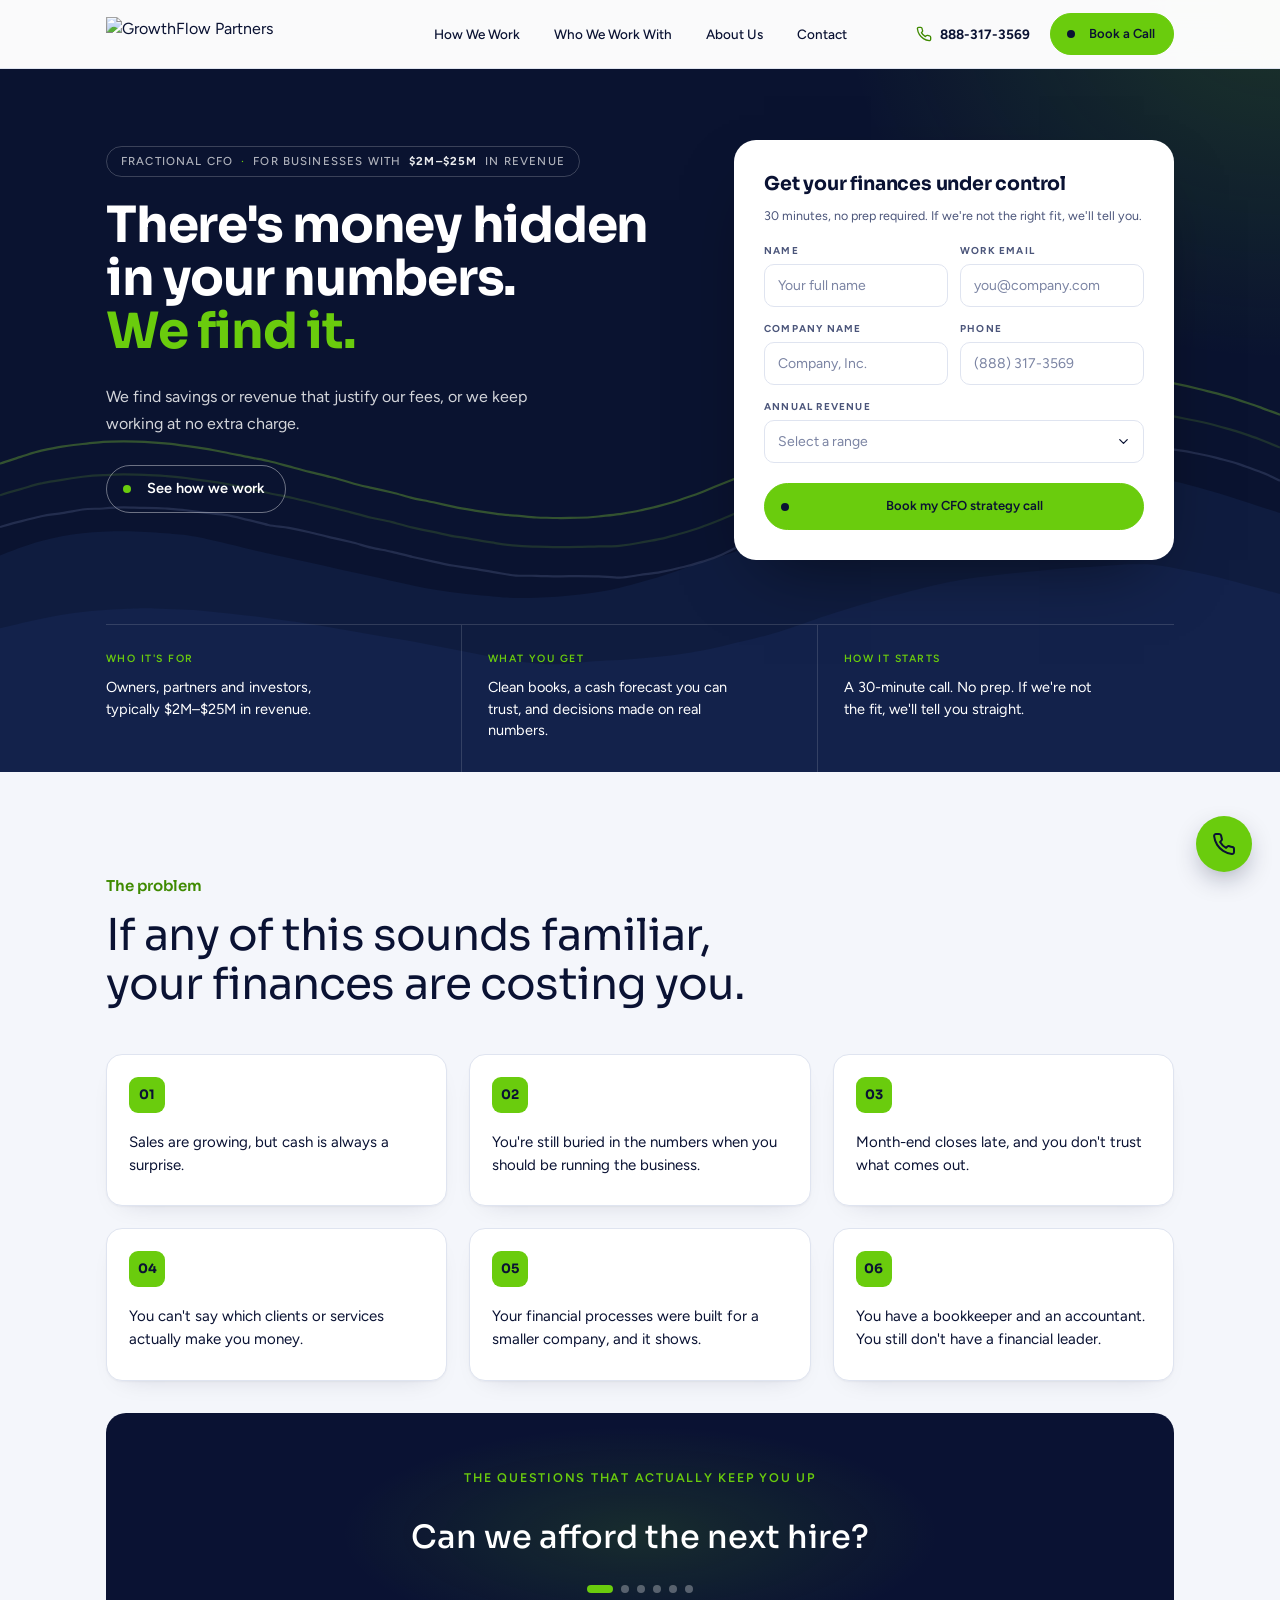
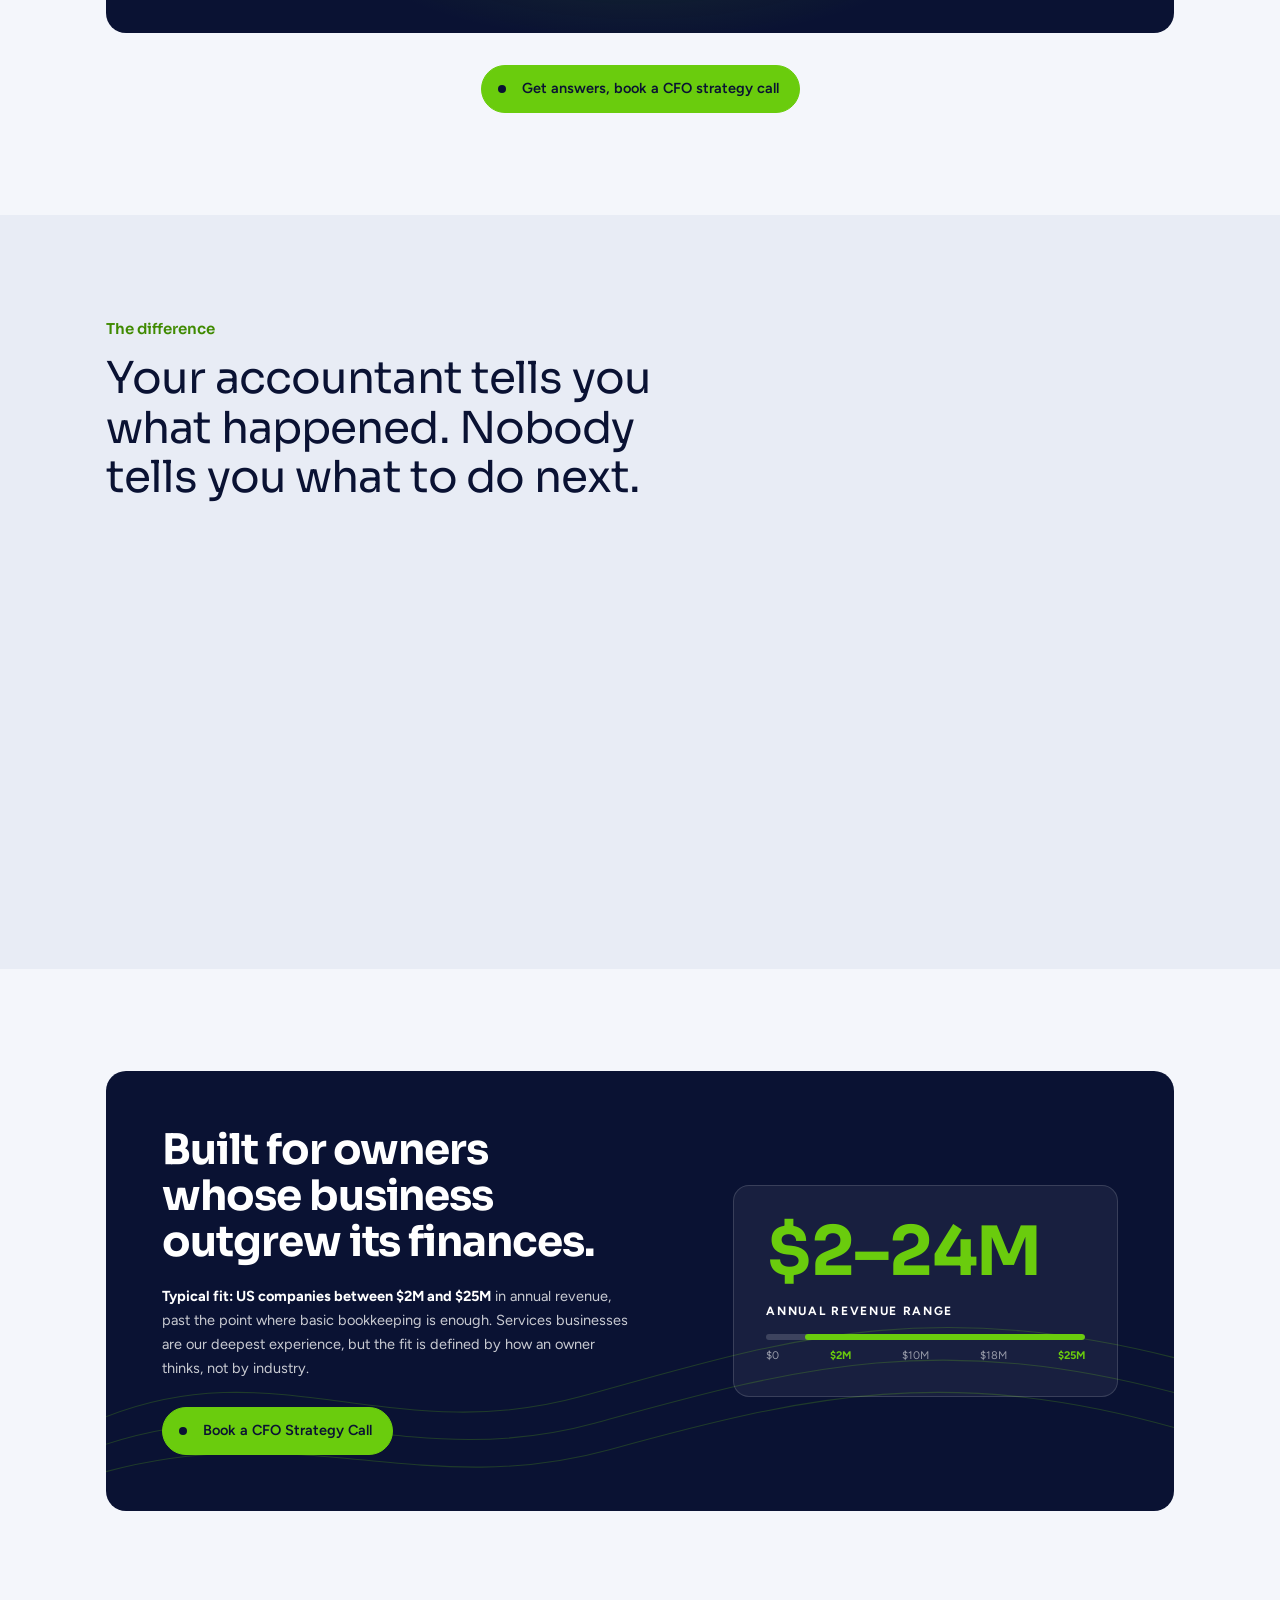
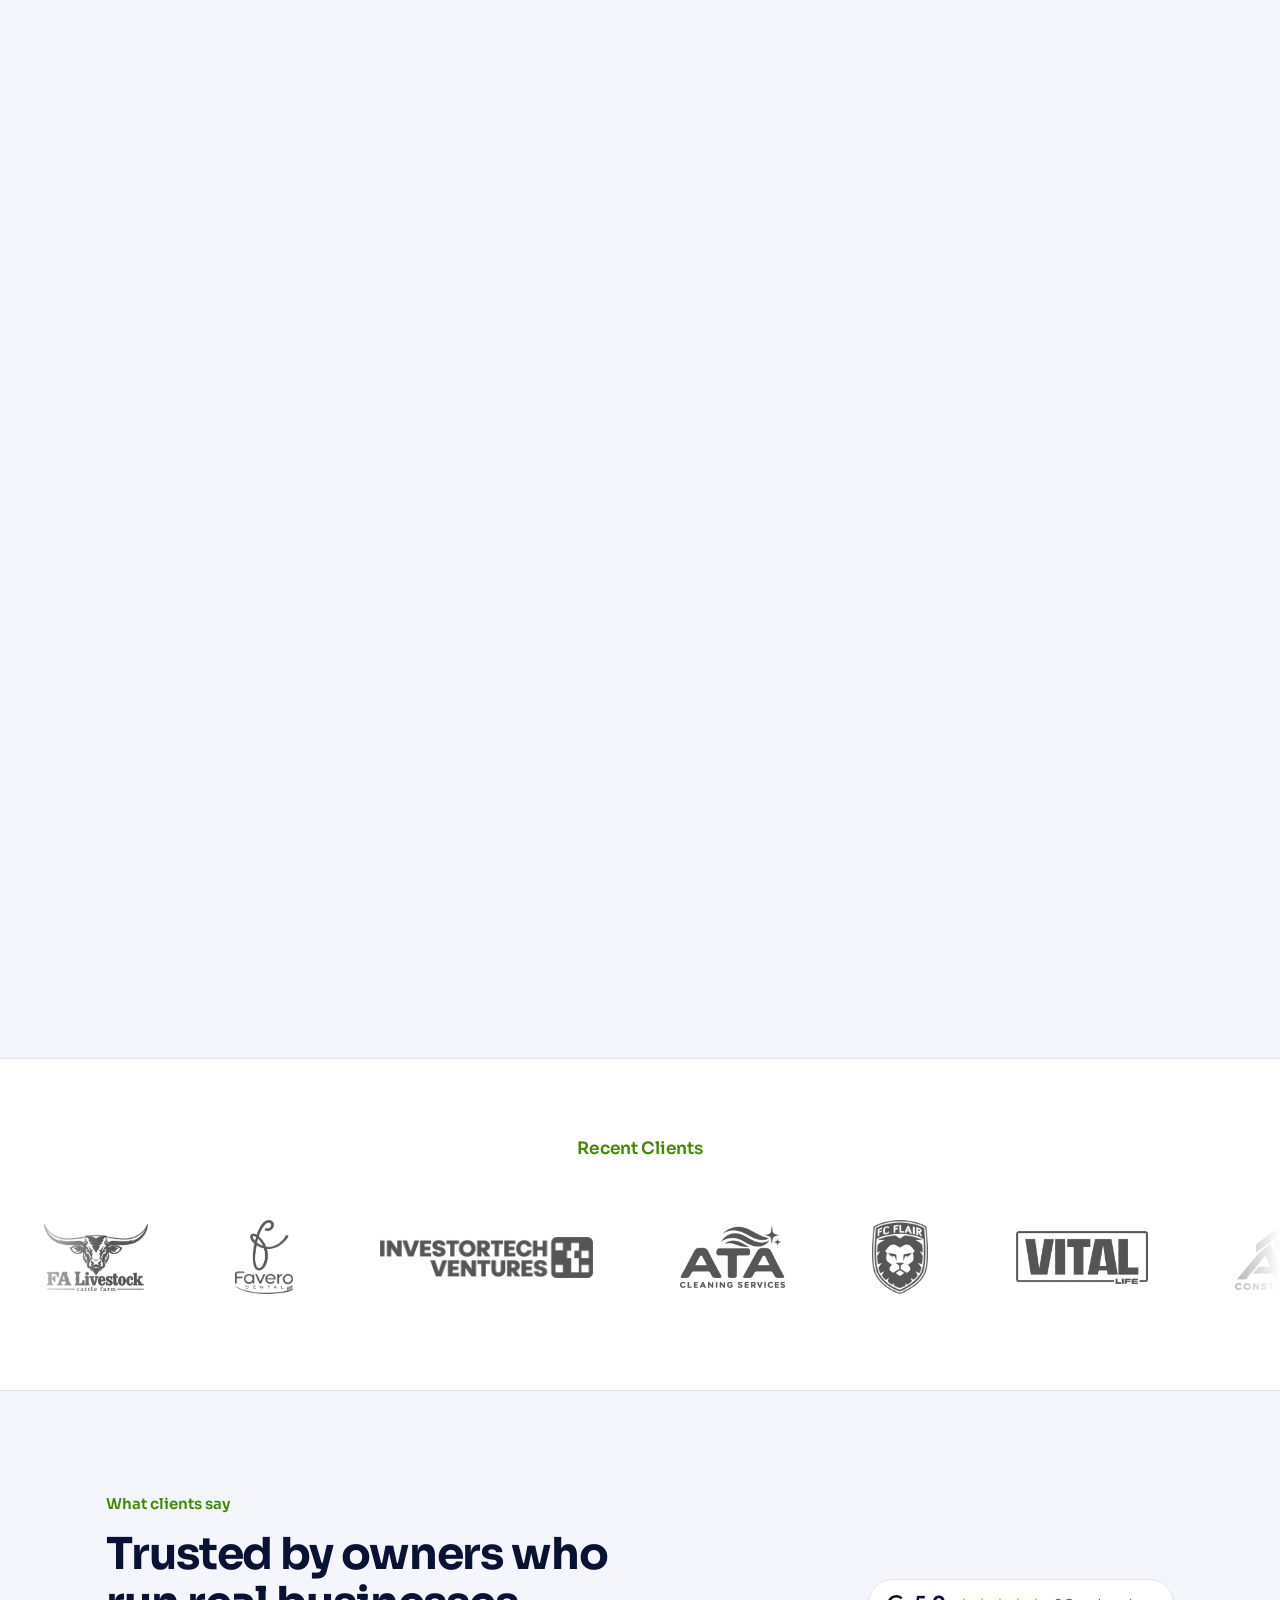
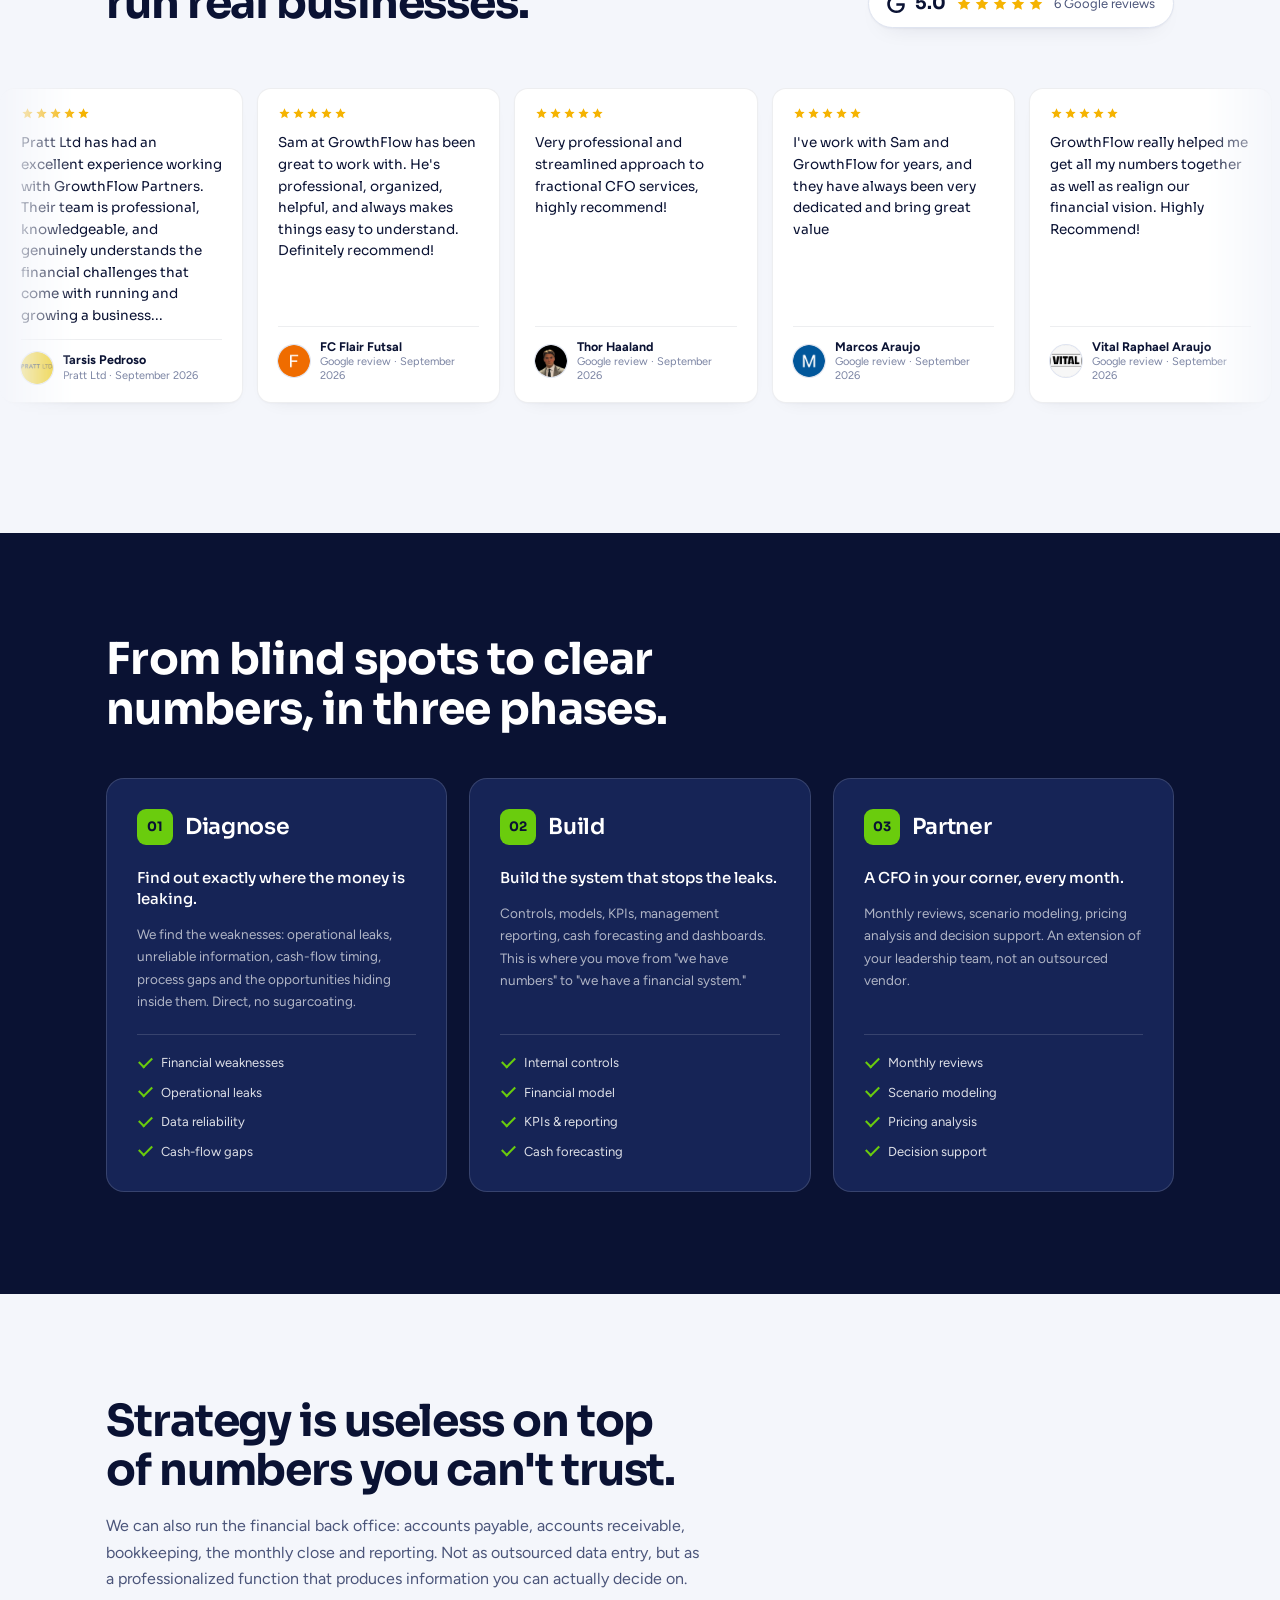
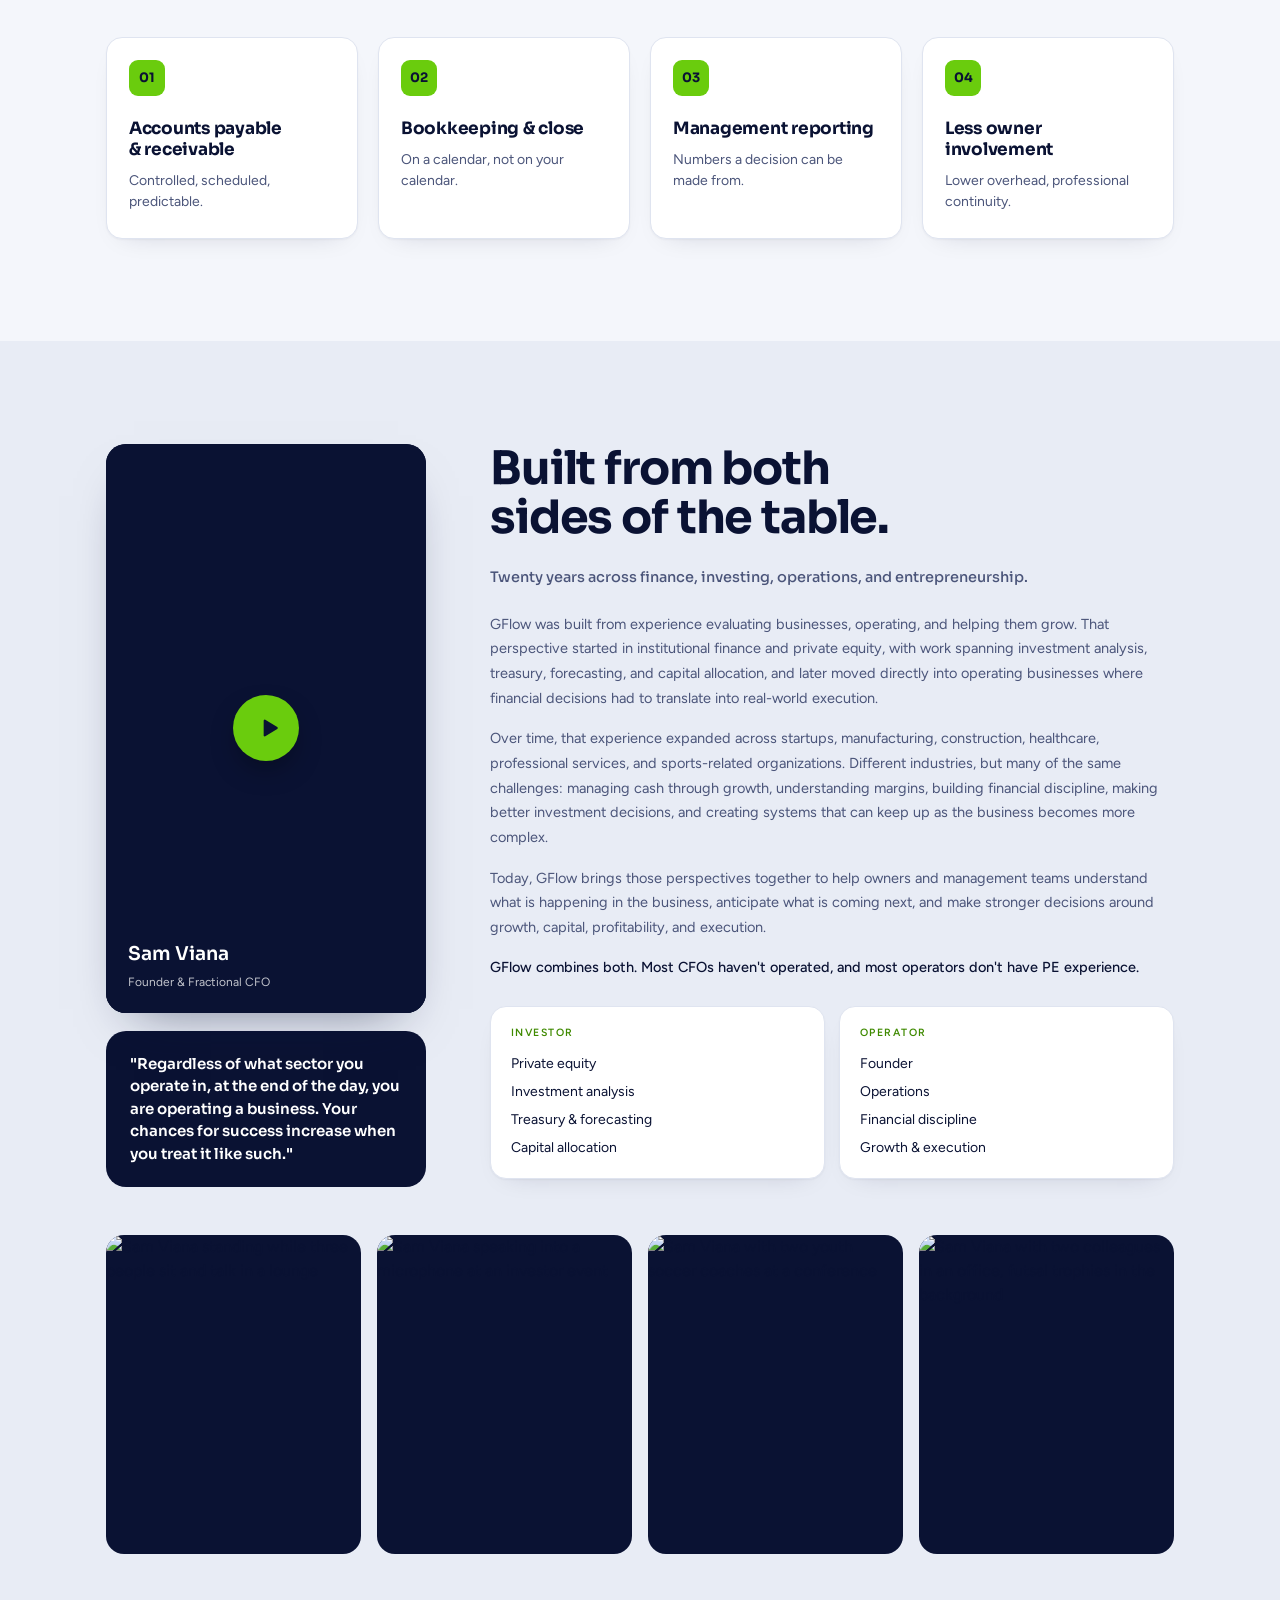
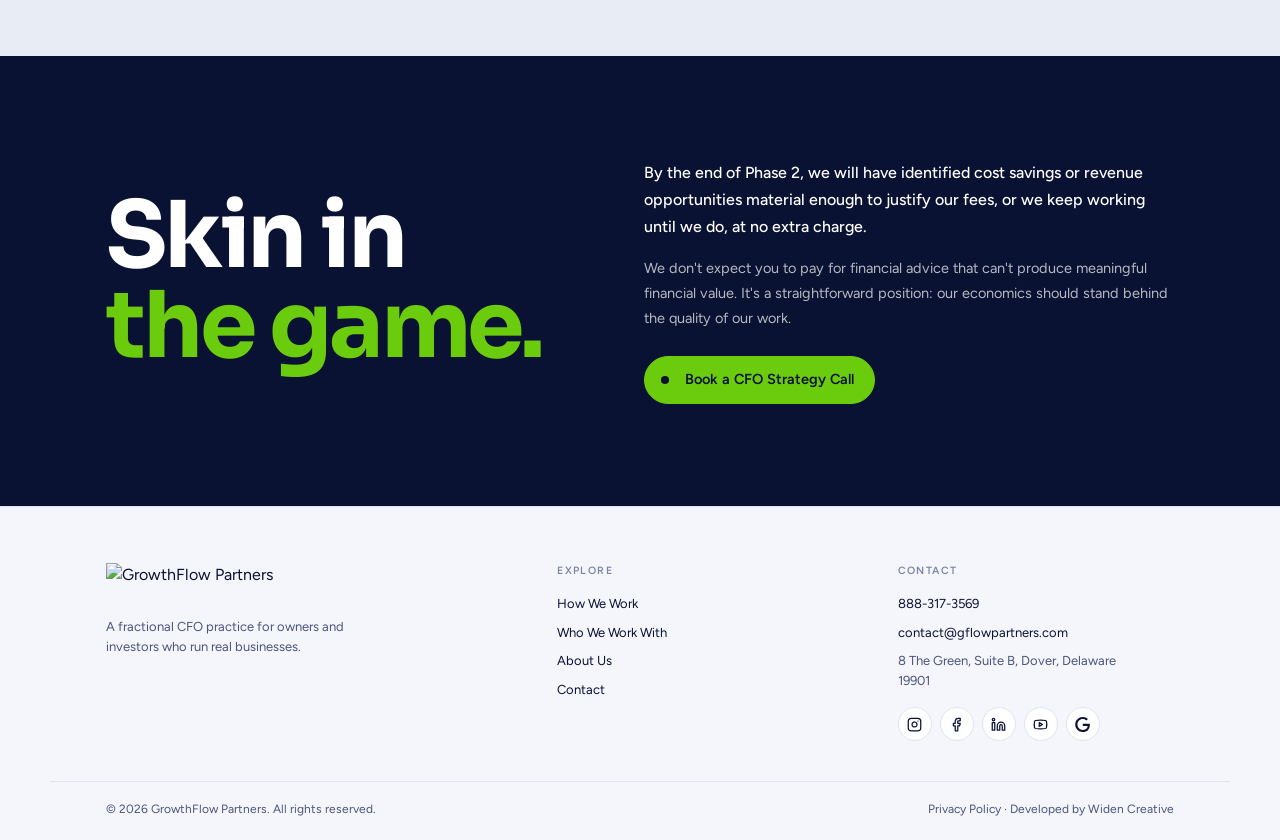
==== commit 8af09fd6: "Clientes e avaliacoes logo abaixo do Who we work with; ajustes de copy e cards - Nova sequencia: Who" ====
--- a/index.html
+++ b/index.html
@@ -352,42 +352,11 @@
     </div>
   </section>
 
-  <!-- 04 WHAT WE DO -->
-  <section id="how-we-work" class="sec sec-dark">
-    <div class="wrap">
-      <div class="sec-head reveal">
-        <h2 class="on-dark">From blind spots to clear numbers, in three phases.</h2>
-      </div>
-
-      <div class="phases">
-        <div class="phase reveal">
-          <div class="phase-top"><span class="badge">01</span><h3>Diagnose</h3></div>
-          <p class="phase-sub">Find out exactly where the money is leaking.</p>
-          <p class="phase-text">We find the weaknesses: operational leaks, unreliable information, cash-flow timing, process gaps and the opportunities hiding inside them. Direct, no sugarcoating.</p>
-          <ul class="checks"><li>Financial weaknesses</li><li>Operational leaks</li><li>Data reliability</li><li>Cash-flow gaps</li></ul>
-        </div>
-        <div class="phase reveal">
-          <div class="phase-top"><span class="badge">02</span><h3>Build</h3></div>
-          <p class="phase-sub">Build the system that stops the leaks.</p>
-          <p class="phase-text">Controls, models, KPIs, management reporting, cash forecasting and dashboards. This is where you move from "we have numbers" to "we have a financial system."</p>
-          <ul class="checks"><li>Internal controls</li><li>Financial model</li><li>KPIs &amp; reporting</li><li>Cash forecasting</li></ul>
-        </div>
-        <div class="phase reveal">
-          <div class="phase-top"><span class="badge">03</span><h3>Partner</h3></div>
-          <p class="phase-sub">A CFO in your corner, every month.</p>
-          <p class="phase-text">Monthly reviews, scenario modeling, pricing analysis and decision support. An extension of your leadership team, not an outsourced vendor.</p>
-          <ul class="checks"><li>Monthly reviews</li><li>Scenario modeling</li><li>Pricing analysis</li><li>Decision support</li></ul>
-        </div>
-      </div>
-    </div>
-  </section>
-
   <!-- 06a CLIENTS -->
   <section id="clients" class="sec sec-clients">
     <div class="wrap">
       <div class="clients-head reveal">
-        <span class="kicker">Our clients</span>
-        <h2 class="bold">The businesses we work with.</h2>
+        <h2 class="kicker">Recent Clients</h2>
       </div>
     </div>
     <div class="clients-marquee reveal">
@@ -473,6 +442,36 @@
           </div>
         </div>
       </div>
+  </section>
+
+  <!-- 04 WHAT WE DO -->
+  <section id="how-we-work" class="sec sec-dark">
+    <div class="wrap">
+      <div class="sec-head reveal">
+        <h2 class="on-dark">From blind spots to clear numbers, in three phases.</h2>
+      </div>
+
+      <div class="phases">
+        <div class="phase reveal">
+          <div class="phase-top"><span class="badge">01</span><h3>Diagnose</h3></div>
+          <p class="phase-sub">Find out exactly where the money is leaking.</p>
+          <p class="phase-text">We find the weaknesses: operational leaks, unreliable information, cash-flow timing, process gaps and the opportunities hiding inside them. Direct, no sugarcoating.</p>
+          <ul class="checks"><li>Financial weaknesses</li><li>Operational leaks</li><li>Data reliability</li><li>Cash-flow gaps</li></ul>
+        </div>
+        <div class="phase reveal">
+          <div class="phase-top"><span class="badge">02</span><h3>Build</h3></div>
+          <p class="phase-sub">Build the system that stops the leaks.</p>
+          <p class="phase-text">Controls, models, KPIs, management reporting, cash forecasting and dashboards. This is where you move from "we have numbers" to "we have a financial system."</p>
+          <ul class="checks"><li>Internal controls</li><li>Financial model</li><li>KPIs &amp; reporting</li><li>Cash forecasting</li></ul>
+        </div>
+        <div class="phase reveal">
+          <div class="phase-top"><span class="badge">03</span><h3>Partner</h3></div>
+          <p class="phase-sub">A CFO in your corner, every month.</p>
+          <p class="phase-text">Monthly reviews, scenario modeling, pricing analysis and decision support. An extension of your leadership team, not an outsourced vendor.</p>
+          <ul class="checks"><li>Monthly reviews</li><li>Scenario modeling</li><li>Pricing analysis</li><li>Decision support</li></ul>
+        </div>
+      </div>
+    </div>
   </section>
 
   <!-- 05 BACK OFFICE -->
--- a/assets/styles.css
+++ b/assets/styles.css
@@ -412,6 +412,9 @@
 .is-leadership .flip-hint{ color:var(--signal); }
 .face-front .flip-hint{ margin-top:0; }
 .is-leadership .face-front .flip-hint{ margin-top:18px; }
+/* os dois cards do "The difference" seguem o mesmo padrao: texto logo abaixo do titulo e "See more" no rodape */
+.diff-card .face-front p{ margin-top:14px; padding-top:0; margin-bottom:auto; }
+.diff-card .face-front .flip-hint{ margin-top:18px; }
 /* verso: lista de itens + frase de fecho */
 .face-back .checks{ margin-top:20px; padding-top:0; border-top:none; gap:12px; }
 .face-back .checks li{ font-size:14.5px; color:var(--navy); }
@@ -536,8 +539,6 @@
 @media (max-width:900px){ .phases{ grid-template-columns:1fr; } }
 
 /* ---------- Back office ---------- */
-/* vem logo depois das avaliacoes (mesmo fundo): corta o respiro de cima para nao dobrar o espaco */
-#back-office{ padding-top:clamp(8px,2vw,24px); }
 .backoffice-grid{ display:grid; grid-template-columns:repeat(4,1fr); gap:clamp(12px,1.6vw,20px); }
 .bo-item{ padding:22px 22px 26px; transition:transform .3s ease; }
 .bo-item h4{ margin-top:22px; font-size:17px; font-weight:700; line-height:1.25; }
@@ -777,7 +778,7 @@
    e igual ao quadro anterior, entao nao ha salto. As bordas esmaecem por mascara. */
 .sec-clients{ background:#fff; border-top:1px solid var(--line); border-bottom:1px solid var(--line); padding:clamp(48px,6vw,80px) 0; }
 .clients-head{ text-align:center; margin-bottom:clamp(24px,3.5vw,40px); }
-.clients-head h2{ font-size:clamp(26px,3.2vw,38px); max-width:none; }
+.clients-head .kicker{ margin:0; font-size:17px; }
 .clients-marquee{
   overflow:hidden;
   -webkit-mask-image:linear-gradient(to right, transparent, #000 8%, #000 92%, transparent);
